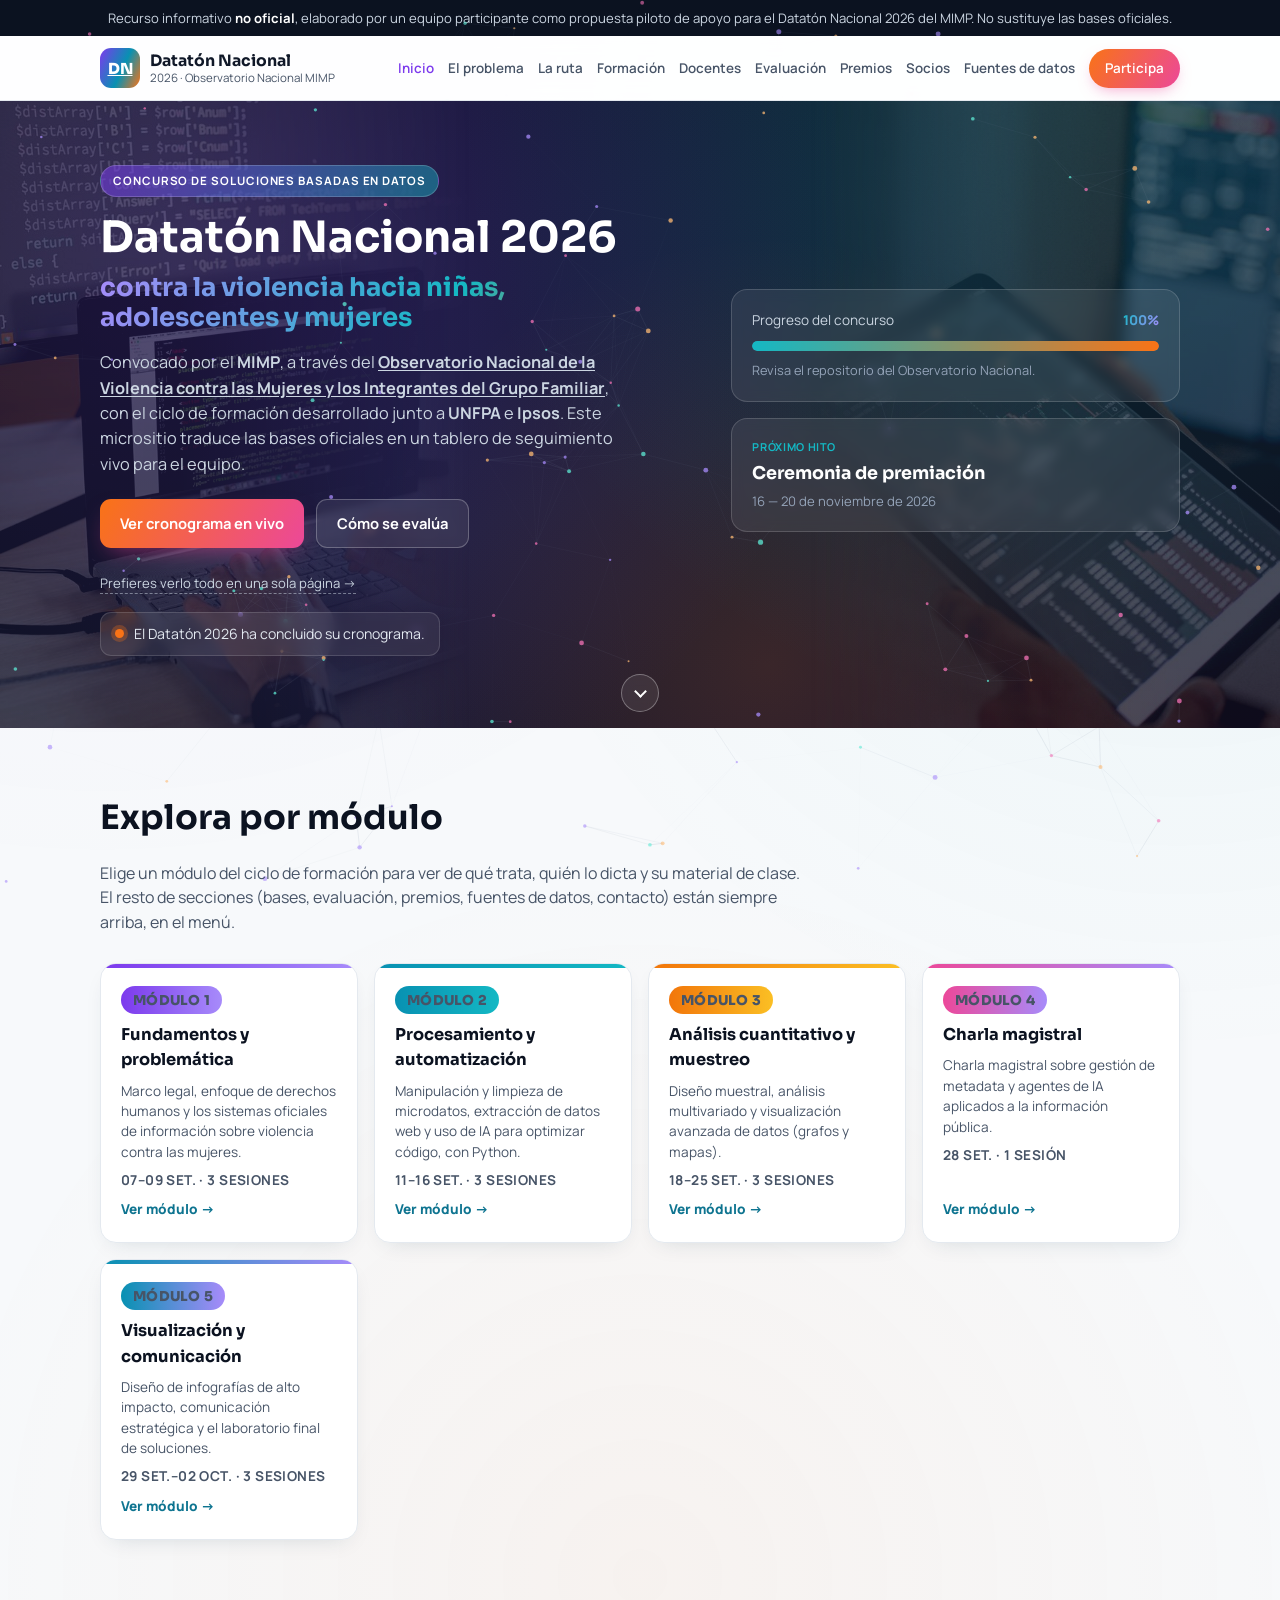
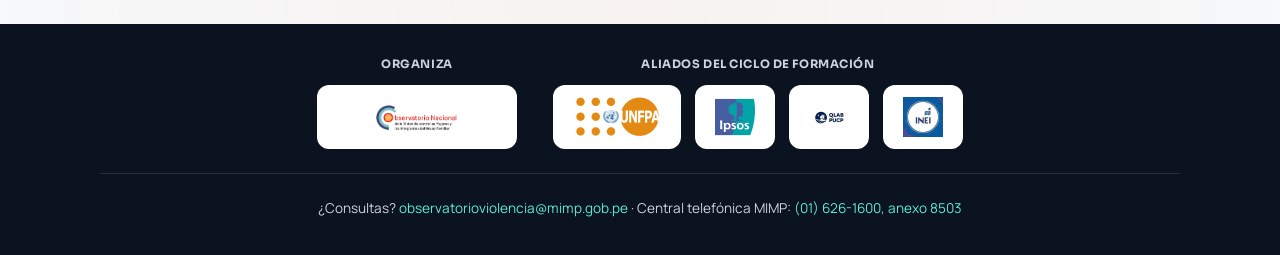
==== index.html @ f642f19f "Subir sitio completo del Datatón y guía paso a paso" ====
<!DOCTYPE html>
<html lang="es">
<head>
<meta charset="UTF-8">
<meta name="viewport" content="width=device-width, initial-scale=1.0">
<title>Datatón Nacional 2026 · Inicio</title>
<meta name="description" content="Página informativa y dinámica sobre el Datatón Nacional 2026 del MIMP: cronograma en vivo, ciclo de formación, rúbricas de evaluación, premios y fuentes de datos.">
<link rel="preconnect" href="https://fonts.googleapis.com">
<link rel="preconnect" href="https://fonts.gstatic.com" crossorigin>
<link href="https://fonts.googleapis.com/css2?family=Manrope:wght@400;500;600;700;800&family=Sora:wght@600;700;800&display=swap" rel="stylesheet">
<link rel="icon" href="data:image/svg+xml,%3Csvg xmlns='http://www.w3.org/2000/svg' viewBox='0 0 64 64'%3E%3Crect width='64' height='64' rx='16' fill='%230e7490'/%3E%3Ctext x='32' y='42' font-family='sans-serif' font-size='26' font-weight='800' fill='%23fff' text-anchor='middle'%3EDN%3C/text%3E%3C/svg%3E">
<link rel="stylesheet" href="styles.css">
</head>
<body>

<canvas id="bgCanvas" aria-hidden="true"></canvas>

<div class="skip-note" role="note">
  Recurso informativo <strong>no oficial</strong>, elaborado por un equipo participante como propuesta piloto de apoyo para el Datatón Nacional 2026 del MIMP. No sustituye las bases oficiales.
</div>
<header class="site-header" id="top">
  <div class="wrap header-inner">
    <div class="brand">
      <a class="brand-mark" href="index.html" aria-label="Inicio del Datatón Nacional">DN</a>
      <span class="brand-text">
        <a class="brand-home" href="index.html">Datatón Nacional</a>
        <a class="brand-observatorio" href="https://www.gob.pe/institucion/mimp/tema/observatorio-nacional-de-la-violencia-contra-las-mujeres-y-los-integrantes-del-grupo-familiar" target="_blank" rel="noopener">2026 · Observatorio Nacional MIMP</a>
      </span>
    </div>
    <button class="nav-toggle" id="navToggle" aria-label="Abrir menú" aria-expanded="false">
      <span></span><span></span><span></span>
    </button>
    <nav class="site-nav" id="siteNav">
      <a href="index.html" class="is-current">Inicio</a>
      <a href="problema.html">El problema</a>
      <a href="ruta.html">La ruta</a>
      <a href="formacion.html">Formación</a>
      <a href="docentes.html">Docentes</a>
      <a href="evaluacion.html">Evaluación</a>
      <a href="premios.html">Premios</a>
      <a href="socios.html">Socios</a>
      <a href="datos.html">Fuentes de datos</a>
      <a href="participa.html" class="nav-cta">Participa</a>
    </nav>
  </div>
</header>

<main>

  <section class="hero" id="heroSection">
    <div class="hero-photos" aria-hidden="true">
      <img class="hero-photo hero-photo--left" src="images/hero-programando.jpg" alt="" loading="eager">
      <img class="hero-photo hero-photo--right" src="images/hero-analisis.jpg" alt="" loading="eager">
    </div>
    <canvas id="heroCanvas" aria-hidden="true"></canvas>
    <div class="wrap hero-grid">
      <div class="hero-copy">
        <span class="eyebrow">Concurso de soluciones basadas en datos</span>
        <h1>Datatón Nacional 2026 <span>contra la violencia hacia niñas, adolescentes y mujeres</span></h1>
        <p class="lede">
          Convocado por el <strong>MIMP</strong>, a través del <a class="hero-observatorio" href="https://www.gob.pe/institucion/mimp/tema/observatorio-nacional-de-la-violencia-contra-las-mujeres-y-los-integrantes-del-grupo-familiar" target="_blank" rel="noopener">Observatorio Nacional de la Violencia contra las Mujeres y los Integrantes del Grupo Familiar</a>, con el ciclo de formación desarrollado junto a <strong>UNFPA</strong> e <strong>Ipsos</strong>. Este micrositio traduce las bases oficiales en un tablero de seguimiento vivo para el equipo.
        </p>
        <div class="hero-actions">
          <a href="ruta.html" class="btn btn-primary">Ver cronograma en vivo</a>
          <a href="evaluacion.html" class="btn btn-ghost">Cómo se evalúa</a>
        </div>
        <a href="todo-en-uno.html" class="hero-alt-link">Prefieres verlo todo en una sola página →</a>
        <div class="hero-status" id="heroStatus" aria-live="polite">
          <span class="dot"></span> <span id="heroStatusText">Calculando fase actual…</span>
        </div>
      </div>
      <div class="hero-panel" aria-hidden="true">
        <div class="panel-card">
          <div class="panel-row">
            <span>Progreso del concurso</span>
            <span id="progressPct">0%</span>
          </div>
          <div class="progress-track"><div class="progress-fill" id="progressFill"></div></div>
          <div class="panel-mini" id="panelMini">—</div>
        </div>
        <div class="panel-card panel-card--stat">
          <span class="mini-label">Próximo hito</span>
          <strong id="nextMilestone">—</strong>
          <span class="mini-sub" id="nextMilestoneDate">—</span>
        </div>
      </div>
    </div>
    <button class="scroll-cue" id="scrollCue" aria-label="Bajar a la siguiente sección" type="button">
      <span></span>
    </button>
  </section>

  <section class="section" id="hub">
    <div class="wrap">
      <h2>Explora por módulo</h2>
      <p class="section-lede">Elige un módulo del ciclo de formación para ver de qué trata, quién lo dicta y su material de clase. El resto de secciones (bases, evaluación, premios, fuentes de datos, contacto) están siempre arriba, en el menú.</p>
      <div class="hub-grid">
        <a class="hub-card module-card" href="modulo.html?mod=M1">
          <span class="module-badge">Módulo 1</span>
          <strong>Fundamentos y problemática</strong>
          <span class="module-desc">Marco legal, enfoque de derechos humanos y los sistemas oficiales de información sobre violencia contra las mujeres.</span>
          <span class="module-meta">07–09 set. · 3 sesiones</span>
          <span class="hub-arrow">Ver módulo →</span>
        </a>
        <a class="hub-card module-card" href="modulo.html?mod=M2">
          <span class="module-badge">Módulo 2</span>
          <strong>Procesamiento y automatización</strong>
          <span class="module-desc">Manipulación y limpieza de microdatos, extracción de datos web y uso de IA para optimizar código, con Python.</span>
          <span class="module-meta">11–16 set. · 3 sesiones</span>
          <span class="hub-arrow">Ver módulo →</span>
        </a>
        <a class="hub-card module-card" href="modulo.html?mod=M3">
          <span class="module-badge">Módulo 3</span>
          <strong>Análisis cuantitativo y muestreo</strong>
          <span class="module-desc">Diseño muestral, análisis multivariado y visualización avanzada de datos (grafos y mapas).</span>
          <span class="module-meta">18–25 set. · 3 sesiones</span>
          <span class="hub-arrow">Ver módulo →</span>
        </a>
        <a class="hub-card module-card" href="modulo.html?mod=M4">
          <span class="module-badge">Módulo 4</span>
          <strong>Charla magistral</strong>
          <span class="module-desc">Charla magistral sobre gestión de metadata y agentes de IA aplicados a la información pública.</span>
          <span class="module-meta">28 set. · 1 sesión</span>
          <span class="hub-arrow">Ver módulo →</span>
        </a>
        <a class="hub-card module-card" href="modulo.html?mod=M5">
          <span class="module-badge">Módulo 5</span>
          <strong>Visualización y comunicación</strong>
          <span class="module-desc">Diseño de infografías de alto impacto, comunicación estratégica y el laboratorio final de soluciones.</span>
          <span class="module-meta">29 set.–02 oct. · 3 sesiones</span>
          <span class="hub-arrow">Ver módulo →</span>
        </a>
      </div>
    </div>
  </section>

</main>

<footer class="site-footer">
  <div class="wrap footer-inner">
    <div class="footer-partners">
      <div class="footer-partner-group">
        <span class="footer-partner-label">Organiza</span>
        <div class="footer-logos">
          <a class="footer-logo-chip" href="https://www.gob.pe/institucion/mimp/tema/observatorio-nacional-de-la-violencia-contra-las-mujeres-y-los-integrantes-del-grupo-familiar" target="_blank" rel="noopener"><img src="images/partners/observatorio.png" alt="Observatorio Nacional de la Violencia contra las Mujeres y los Integrantes del Grupo Familiar, MIMP" loading="lazy"></a>
        </div>
      </div>
      <div class="footer-partner-group">
        <span class="footer-partner-label">Aliados del ciclo de formación</span>
        <div class="footer-logos">
          <a class="footer-logo-chip" href="https://peru.unfpa.org/es" target="_blank" rel="noopener"><img src="images/partners/unfpa.png" alt="UNFPA" loading="lazy"></a>
          <a class="footer-logo-chip" href="https://www.ipsos.com/es-pe" target="_blank" rel="noopener"><img src="images/partners/ipsos.png" alt="Ipsos" loading="lazy"></a>
          <a class="footer-logo-chip" href="https://qlab.pucp.edu.pe/" target="_blank" rel="noopener"><img src="images/partners/qlab.png" alt="Q-LAB PUCP" loading="lazy"></a>
          <a class="footer-logo-chip" href="https://www.gob.pe/88809-laboratorio-estadistico-labstat" target="_blank" rel="noopener"><img src="images/partners/inei.png" alt="INEI · LabStat" loading="lazy"></a>
        </div>
      </div>
    </div>

    <div class="footer-contact">
      <span>¿Consultas? <a href="mailto:observatorioviolencia@mimp.gob.pe">observatorioviolencia@mimp.gob.pe</a> · Central telefónica MIMP: <a href="tel:+51016261600">(01) 626-1600, anexo 8503</a></span>
    </div>
  </div>
</footer>

<script src="map-data.js"></script>
<script src="script.js"></script>
</body>
</html>
---- styles.css ----
:root{
  --teal-900:#083344;
  --teal-700:#0e7490;
  --teal-600:#0891b2;
  --teal-500:#14b8c4;
  --teal-100:#e0f7fa;
  --violet-700:#6d28d9;
  --violet-600:#7c3aed;
  --violet-500:#a78bfa;
  --violet-100:#f1e9fe;
  --pink-500:#ec4899;
  --orange-600:#f2760a;
  --orange-500:#f97316;
  --orange-100:#fff1e6;
  --amber-400:#fbbf24;
  --amber-600:#d97706;
  --navy-900:#0b1220;
  --navy-800:#131c30;
  --ink:#101828;
  --ink-soft:#475467;
  --line:#e4e9ef;
  --bg:#f7f9fb;
  --card:#ffffff;
  --ok:#16a34a;
  --warn:#f2760a;
  --pending:#94a3b8;
  --radius:16px;
  --shadow:0 8px 24px -12px rgba(8,51,68,.18);
  --grad-brand:linear-gradient(115deg,var(--violet-600),var(--teal-600) 55%,var(--orange-500));
  font-size:16px;
}

*{box-sizing:border-box}
html{scroll-behavior:smooth; background:var(--bg)}
body{
  margin:0;
  background:
    radial-gradient(circle at 8% 0%, rgba(124,58,237,.06), transparent 40%),
    radial-gradient(circle at 92% 18%, rgba(20,184,196,.06), transparent 38%),
    radial-gradient(circle at 50% 85%, rgba(249,115,22,.05), transparent 42%),
    var(--bg);
  color:var(--ink);
  font-family:'Manrope',system-ui,-apple-system,Segoe UI,Roboto,sans-serif;
  line-height:1.55;
  position:relative;
}
/* fondo interactivo de fondo, fijo detrás de TODA la página (no solo el
   hero): así el sitio no se siente "vacío"/blanco entre secciones, pero muy
   tenue para que nunca compita con las tarjetas/texto, que van encima con
   fondo sólido (--card). Se desactiva con prefers-reduced-motion en JS. */
#bgCanvas{
  position:fixed; inset:0; width:100vw; height:100vh; z-index:0;
  pointer-events:none;
}
/* el resto del contenido va SIEMPRE encima del fondo interactivo */
.site-header, .hero, main, .site-footer{position:relative; z-index:1}
h1,h2,h3{font-family:'Sora',system-ui,sans-serif; color:var(--navy-900); margin:0 0 .5em}
h2{font-size:clamp(1.5rem,3vw,2.1rem)}
h3{font-size:1.15rem}
p{margin:0 0 1em}
a{color:var(--teal-700)}
img{max-width:100%}
.wrap{max-width:1120px; margin:0 auto; padding-inline:20px}

/* animación de aparición al hacer scroll — script.js le agrega .reveal-init
   a tarjetas/bloques comunes al cargar, y .reveal-in cuando entran en
   pantalla (IntersectionObserver). Sin JS o con "reduce motion" el elemento
   simplemente se ve normal (no lleva .reveal-init), nunca queda oculto. */
.reveal-init{opacity:0; transform:translateY(18px); transition:opacity .6s cubic-bezier(.2,.7,.3,1), transform .6s cubic-bezier(.2,.7,.3,1)}
.reveal-in{opacity:1; transform:translateY(0)}

/* disclaimer */
.skip-note{
  background:var(--navy-900);
  color:#cbd5e1;
  font-size:.82rem;
  text-align:center;
  padding:8px 16px;
}
.skip-note strong{color:#fff}

/* header */
.site-header{
  position:sticky; top:0; z-index:50;
  background:rgba(255,255,255,.92);
  backdrop-filter:blur(8px);
  border-bottom:1px solid var(--line);
}
.header-inner{display:flex; align-items:center; justify-content:space-between; padding-block:12px; gap:16px}
.brand{display:flex; align-items:center; gap:10px; text-decoration:none; color:var(--ink)}
.brand-mark{
  width:40px;height:40px;border-radius:11px;
  background:var(--grad-brand);
  color:#fff; display:flex; align-items:center; justify-content:center;
  font-family:'Sora',sans-serif; font-weight:800; font-size:.95rem;
  flex:none;
}
.brand-text{display:flex; flex-direction:column; line-height:1.2}
.brand-home{font-family:'Sora',sans-serif; font-size:.98rem; font-weight:700; color:var(--ink); text-decoration:none}
.brand-observatorio{color:var(--ink-soft); font-size:.72rem; text-decoration:none}
.brand-observatorio:hover,.brand-home:hover{text-decoration:underline}
.hero-observatorio{color:inherit; font-weight:700; text-decoration:underline; text-underline-offset:2px}

.site-nav{display:flex; align-items:center; gap:14px; flex-wrap:nowrap}
.site-nav a{
  color:var(--ink-soft); text-decoration:none; font-weight:600; font-size:.84rem; white-space:nowrap;
}
.site-nav a:hover{color:var(--violet-600)}
.nav-cta{
  background:linear-gradient(120deg,var(--orange-500),var(--pink-500)); color:#fff !important; padding:9px 16px; border-radius:999px;
  box-shadow:0 6px 16px -6px rgba(236,72,153,.55);
}
.nav-toggle{
  display:none; flex-direction:column; justify-content:center; gap:5px;
  width:38px;height:38px; background:none; border:1px solid var(--line); border-radius:9px; cursor:pointer;
}
.nav-toggle span{display:block; height:2px; background:var(--ink); border-radius:2px}

/* hero */
.hero{
  position:relative;
  overflow:hidden;
  background:
    radial-gradient(circle at 15% 20%, rgba(124,58,237,.30), transparent 55%),
    radial-gradient(circle at 85% 0%, rgba(20,184,196,.24), transparent 50%),
    radial-gradient(circle at 60% 90%, rgba(249,115,22,.16), transparent 45%),
    linear-gradient(160deg, var(--navy-900) 0%, var(--navy-800) 55%, #17122b 100%);
  color:#fff;
  padding:64px 0 72px;
}
#heroCanvas{
  position:absolute; inset:0; width:100%; height:100%; z-index:0; opacity:.75;
}
/* Fotos reales (stock, con licencia libre) de gente pensando/programando con
   datos — se funden con el degradado del hero vía mix-blend-mode:luminosity,
   así el color violeta/teal del fondo "tiñe" la foto en vez de verse como una
   foto suelta pegada encima. Solo en el hero grande de inicio. */
.hero-photos{position:absolute; inset:0; z-index:-1; display:flex; justify-content:space-between; pointer-events:none}
.hero-photo{
  height:100%; width:40%; object-fit:cover; opacity:.4;
  filter:grayscale(.3) brightness(.6) contrast(1.15) saturate(1.4);
  mix-blend-mode:luminosity;
}
.hero-photo--left{
  mask-image:linear-gradient(to right, rgba(0,0,0,.9) 35%, transparent 92%);
  -webkit-mask-image:linear-gradient(to right, rgba(0,0,0,.9) 35%, transparent 92%);
}
.hero-photo--right{
  margin-left:auto;
  mask-image:linear-gradient(to left, rgba(0,0,0,.9) 35%, transparent 92%);
  -webkit-mask-image:linear-gradient(to left, rgba(0,0,0,.9) 35%, transparent 92%);
}
.hero-grid{position:relative; z-index:1; display:grid; grid-template-columns:1.3fr 1fr; gap:48px; align-items:center; pointer-events:none}
.hero-grid a, .hero-grid button{pointer-events:auto}
.eyebrow{
  display:inline-block; text-transform:uppercase; letter-spacing:.08em; font-size:.72rem;
  font-weight:700; color:#fff; background:linear-gradient(120deg,rgba(124,58,237,.55),rgba(20,184,196,.45));
  padding:6px 12px; border-radius:999px; margin-bottom:16px; border:1px solid rgba(255,255,255,.18);
}
.hero h1{color:#fff; font-size:clamp(1.9rem,4vw,2.7rem); line-height:1.15; margin-bottom:18px}
.hero h1 span{
  display:block; font-size:.6em; font-weight:700; margin-top:10px;
  background:linear-gradient(120deg,var(--violet-500),var(--teal-500) 60%,var(--orange-500));
  -webkit-background-clip:text; background-clip:text; color:transparent;
}
.lede{color:#cbd5e1; font-size:1.02rem; max-width:52ch}
.hero-actions{display:flex; gap:12px; flex-wrap:wrap; margin:22px 0}
.btn{
  display:inline-flex; align-items:center; gap:8px; padding:12px 20px; border-radius:11px;
  text-decoration:none; font-weight:700; font-size:.92rem; transition:transform .15s ease, box-shadow .15s ease;
}
.btn:hover{transform:translateY(-2px)}
.btn-primary{
  background:linear-gradient(120deg,var(--orange-500),var(--pink-500));
  color:#fff; box-shadow:0 10px 24px -10px rgba(236,72,153,.6);
}
.btn-primary:hover{box-shadow:0 14px 28px -10px rgba(236,72,153,.75)}
.btn-ghost{background:rgba(255,255,255,.08); color:#fff; border:1px solid rgba(255,255,255,.25); backdrop-filter:blur(4px)}
.hero-alt-link{
  display:inline-block; margin:0 0 18px; font-size:.82rem; color:#cbd5e1; text-decoration:none;
  border-bottom:1px dashed rgba(203,213,225,.5);
}
.hero-alt-link:hover{color:#fff; border-color:#fff}
.hero-status{
  display:flex; align-items:center; gap:10px; font-size:.88rem; color:#e2e8f0;
  background:rgba(255,255,255,.07); border:1px solid rgba(255,255,255,.14);
  padding:10px 14px; border-radius:11px; width:fit-content; backdrop-filter:blur(6px);
}
.dot{width:9px;height:9px;border-radius:50%; background:var(--orange-500); box-shadow:0 0 0 4px rgba(249,115,22,.28); animation:pulseDot 2.2s ease-in-out infinite}
@keyframes pulseDot{0%,100%{box-shadow:0 0 0 4px rgba(249,115,22,.28)}50%{box-shadow:0 0 0 7px rgba(249,115,22,.12)}}

/* botón "bajar" al pie del hero, con rebote suave — invita a seguir el scroll */
.scroll-cue{
  position:absolute; left:50%; bottom:16px; transform:translateX(-50%);
  z-index:2; width:38px; height:38px; border-radius:50%; padding:0;
  border:1px solid rgba(255,255,255,.32); background:rgba(255,255,255,.08);
  backdrop-filter:blur(6px); cursor:pointer; display:flex; align-items:center; justify-content:center;
  transition:opacity .35s ease, background .2s ease; animation:scrollCueBounce 1.8s ease-in-out infinite;
}
.scroll-cue span{
  width:9px; height:9px; margin-top:-3px;
  border-right:2px solid #fff; border-bottom:2px solid #fff; transform:rotate(45deg);
}
.scroll-cue:hover{background:rgba(255,255,255,.2)}
.scroll-cue.is-hidden{opacity:0; pointer-events:none}
.scroll-cue--compact{width:32px; height:32px; bottom:10px}
.scroll-cue--compact span{width:7px; height:7px}
@keyframes scrollCueBounce{0%,100%{bottom:16px}50%{bottom:9px}}
.scroll-cue--compact{animation-name:scrollCueBounceCompact}
@keyframes scrollCueBounceCompact{0%,100%{bottom:10px}50%{bottom:5px}}
@media (prefers-reduced-motion:reduce){
  .scroll-cue{animation:none}
}

.hero-panel{display:flex; flex-direction:column; gap:16px}
.panel-card{
  background:rgba(255,255,255,.07); border:1px solid rgba(255,255,255,.16);
  border-radius:var(--radius); padding:20px; backdrop-filter:blur(6px);
}
.panel-row{display:flex; justify-content:space-between; font-size:.85rem; color:#cbd5e1; margin-bottom:10px}
.panel-row span:last-child{
  background:linear-gradient(120deg,var(--teal-500),var(--violet-500)); -webkit-background-clip:text;
  background-clip:text; color:transparent; font-weight:800;
}
.progress-track{height:10px; background:rgba(255,255,255,.12); border-radius:999px; overflow:hidden}
.progress-fill{height:100%; width:0%; background:linear-gradient(90deg,var(--teal-500),var(--orange-500)); border-radius:999px; transition:width 1.2s ease}
.panel-mini{margin-top:10px; font-size:.8rem; color:#94a3b8}
.panel-card--stat{display:flex; flex-direction:column; gap:4px}
.mini-label{text-transform:uppercase; font-size:.68rem; letter-spacing:.06em; color:var(--teal-500); font-weight:700}
.panel-card--stat strong{font-family:'Sora',sans-serif; font-size:1.1rem; color:#fff}
.mini-sub{color:#94a3b8; font-size:.82rem}

/* sections */
.section{padding:64px 0}
.section-alt{background:#eef4f7}
.section-lede{color:var(--ink-soft); max-width:70ch; font-size:1rem}

/* versión "todo en una página": cada sección lleva su propio encabezado
   ligero (eyebrow + h2 + lede) en vez del hero de página completa, y
   necesita scroll-margin-top para no quedar tapada por el header sticky
   al saltar por ancla desde el menú. Fondos alternados para separar
   visualmente los bloques en un scroll continuo largo. */
.onepage-section{scroll-margin-top:88px; border-top:1px solid var(--line)}
.onepage-section:nth-of-type(odd){background:#eef4f7}
.onepage-section .eyebrow{display:inline-block; margin-bottom:10px}
.onepage-section h2{font-size:1.7rem; margin:0 0 8px}
.onepage-section .section-lede{margin-bottom:8px}

/* stats */
.stat-grid{display:grid; grid-template-columns:repeat(4,1fr); gap:16px; margin:28px 0 44px}
.stat-card{
  position:relative; overflow:hidden;
  background:var(--card); border:1px solid var(--line); border-radius:var(--radius);
  padding:24px 18px 22px; box-shadow:var(--shadow);
}
.stat-card::before{
  content:''; position:absolute; top:0; left:0; right:0; height:4px;
  background:var(--accent, var(--teal-600));
}
.stat-card:nth-child(1){--accent:linear-gradient(90deg,var(--violet-600),var(--violet-500))}
.stat-card:nth-child(2){--accent:linear-gradient(90deg,var(--teal-600),var(--teal-500))}
.stat-card:nth-child(3){--accent:linear-gradient(90deg,var(--orange-600),var(--amber-400))}
.stat-card:nth-child(4){--accent:linear-gradient(90deg,var(--pink-500),var(--violet-500))}
.stat-number{
  display:block; font-family:'Sora',sans-serif; font-size:2.1rem; font-weight:800;
  color:var(--teal-700); margin-bottom:8px;
}
.stat-card:nth-child(1) .stat-number{color:var(--violet-700)}
.stat-card:nth-child(3) .stat-number{color:var(--amber-600)}
.stat-card:nth-child(4) .stat-number{color:var(--pink-500)}
.stat-desc{display:block; color:var(--ink-soft); font-size:.88rem}
.stat-source{display:block; margin-top:10px; color:var(--ink-soft); opacity:.75; font-size:.72rem}

/* "por qué un datatón": explica el vínculo entre las cifras y la razón del
   concurso — se distingue de las stat-cards con un fondo propio. */
.why-card{
  background:linear-gradient(135deg,var(--violet-50,#f5f3ff),var(--teal-50,#ecfeff));
  border:1px solid var(--line); border-radius:var(--radius); padding:26px 28px;
  margin:0 0 40px;
}
.why-card h3{margin:0 0 10px; font-family:'Sora',sans-serif}
.why-card p{margin:0; color:var(--ink); line-height:1.6}
.why-source{margin-top:10px !important; font-size:.78rem; color:var(--ink-soft) !important}

/* mapa por departamento (ENDES / ENARES): choropleth SVG generado en JS a
   partir de map-data.js (geometría + cifras), con selector de indicador,
   tooltip accesible y leyenda con degradado. */
.map-card{
  background:var(--card); border:1px solid var(--line); border-radius:var(--radius);
  padding:26px 28px; margin:0 0 40px; box-shadow:var(--shadow);
}
.map-card h3{margin:0 0 6px; font-family:'Sora',sans-serif}
.map-card > p{margin:0 0 18px; color:var(--ink-soft); font-size:.92rem}
.map-toggle{display:flex; flex-wrap:wrap; gap:10px; margin-bottom:20px}
.map-toggle-btn{
  flex:1 1 200px; cursor:pointer; border:1px solid var(--line); background:var(--bg);
  border-radius:12px; padding:10px 14px; font-family:'Sora',sans-serif; font-weight:600;
  font-size:.86rem; color:var(--ink-soft); text-align:center; line-height:1.5; transition:all .18s ease;
}
.map-toggle-btn small{font-weight:500; font-size:.78rem; opacity:.8}
.map-toggle-btn:hover{border-color:var(--teal-500); color:var(--ink)}
.map-toggle-btn.is-active{background:var(--grad-brand); border-color:transparent; color:#fff}
.map-layout{display:flex; gap:28px; align-items:flex-start; flex-wrap:wrap}
.map-svg-wrap{flex:1 1 340px; min-width:260px; position:relative}
#peruMap{width:100%; height:auto; display:block}
#peruMap path{stroke:#fff; stroke-width:1; cursor:pointer; transition:opacity .15s ease}
#peruMap path:hover, #peruMap path:focus-visible{opacity:.75; outline:none}
.map-tooltip{
  position:absolute; pointer-events:none; z-index:5; background:var(--ink); color:#fff;
  padding:8px 12px; border-radius:10px; font-size:.82rem; line-height:1.4; max-width:220px;
  box-shadow:var(--shadow); transform:translate(-50%,-115%);
}
.map-tooltip strong{display:block; font-family:'Sora',sans-serif; margin-bottom:2px}
.map-legend{flex:1 1 220px; min-width:200px; padding-top:4px}
.map-legend-title{display:block; font-family:'Sora',sans-serif; font-weight:700; font-size:.88rem; margin-bottom:12px}
.map-legend-scale{height:14px; border-radius:999px; background:linear-gradient(90deg,#e0f7fa,#f97316 55%,#9f1239); margin-bottom:6px}
.map-legend-minmax{display:flex; justify-content:space-between; font-size:.8rem; color:var(--ink-soft); margin-bottom:16px}
.map-legend-note{margin:0; font-size:.85rem; color:var(--ink-soft); line-height:1.6}
.map-legend-note strong{color:var(--ink)}
.map-source{margin-top:18px; font-size:.78rem; color:var(--ink-soft)}
@media (max-width:640px){
  .map-card{padding:20px}
  .map-toggle{flex-direction:column}
}

/* ecology: elipses anidadas y horizontales, alineadas hacia la derecha —
   así se representa tradicionalmente el modelo ecológico (Bronfenbrenner),
   con cada nivel envolviendo al siguiente y el nombre escrito dentro de su
   propio anillo. Interactivo: cada elipse tiene su propio panel de ejemplos. */
.ecology{margin-top:20px}
.ecology-diagram{display:flex; flex-direction:column; align-items:center; gap:18px; margin:24px 0 8px}
.ecology-svg{width:100%; max-width:600px; height:auto}
.ecology-level{cursor:pointer; transition:opacity .2s ease}
.ecology-level:hover, .ecology-level:focus-visible{opacity:.82; outline:none}
.ecology-panel{
  width:100%; max-width:600px; min-height:88px; box-sizing:border-box;
  background:var(--card); border:1px solid var(--line); border-radius:var(--radius);
  padding:16px 20px; box-shadow:var(--shadow);
}
.ecology-panel strong{display:block; font-family:'Sora',sans-serif; margin-bottom:6px; color:var(--violet-700)}
.ecology-panel p{margin:0; color:var(--ink-soft); font-size:.92rem; line-height:1.55}
.ecology-source{font-size:.78rem; color:var(--ink-soft)}

/* timeline */
.timeline{list-style:none; margin:32px 0 0; padding:0; display:flex; flex-direction:column; gap:0}
.tl-item{
  position:relative; padding:0 0 28px 34px; border-left:2px solid var(--line);
}
.tl-item:last-child{border-color:transparent; padding-bottom:0}
.tl-item::before{
  content:''; position:absolute; left:-9px; top:2px; width:16px; height:16px; border-radius:50%;
  background:var(--pending); border:3px solid var(--bg);
}
.tl-item.done::before{background:var(--ok)}
.tl-item.active::before{background:var(--orange-500); box-shadow:0 0 0 5px rgba(249,115,22,.2)}
.tl-head{display:flex; align-items:center; gap:10px; flex-wrap:wrap}
.tl-head strong{font-family:'Sora',sans-serif; font-size:1.02rem}
.tl-badge{
  font-size:.68rem; font-weight:800; text-transform:uppercase; letter-spacing:.04em;
  padding:3px 9px; border-radius:999px; background:var(--line); color:var(--ink-soft);
}
.tl-item.done .tl-badge{background:#dcfce7; color:var(--ok)}
.tl-item.active .tl-badge{background:var(--orange-100); color:var(--orange-600)}
.tl-date{color:var(--ink-soft); font-size:.85rem; margin-top:2px}

/* asistente de preguntas frecuentes (ruta.html) — widget de chat simulado,
   sin backend: preguntas predefinidas como chips + respuestas ya escritas. */
.chat-widget{
  margin-top:44px; max-width:640px; background:var(--card); border:1px solid var(--line);
  border-radius:var(--radius); box-shadow:var(--shadow); overflow:hidden;
}
.chat-header{
  display:flex; align-items:center; gap:12px; padding:16px 18px;
  background:linear-gradient(120deg,var(--violet-700),var(--teal-900)); color:#fff;
}
.chat-avatar{
  display:inline-flex; align-items:center; justify-content:center; width:46px; height:46px; flex:0 0 auto;
  border-radius:50%; background:rgba(255,255,255,.18); overflow:hidden;
}
.chat-avatar svg{width:100%; height:100%; display:block}
.chat-header strong{display:block; font-family:'Sora',sans-serif; font-size:.95rem}
.chat-header span{display:block; font-size:.74rem; color:#fff; opacity:.82; margin-top:2px}
.chat-messages{
  display:flex; flex-direction:column; gap:10px; padding:18px; max-height:320px; overflow-y:auto;
}
.chat-bubble{
  max-width:82%; padding:10px 14px; border-radius:14px; font-size:.86rem; line-height:1.5;
}
.chat-bubble--bot{align-self:flex-start; background:#eef2f6; color:var(--ink); border-bottom-left-radius:4px}
.chat-bubble--user{align-self:flex-end; background:var(--violet-600); color:#fff; border-bottom-right-radius:4px}
.chat-chips{display:flex; flex-wrap:wrap; gap:8px; padding:0 18px 18px}
.chat-chip{
  border:1px solid var(--violet-200, var(--line)); background:#fff; color:var(--violet-700);
  padding:8px 13px; border-radius:999px; font-size:.8rem; font-weight:700; cursor:pointer;
  transition:background .15s ease, color .15s ease;
}
.chat-chip:hover{background:var(--violet-600); color:#fff; border-color:transparent}

/* module filter + schedule */
.module-filter{display:flex; gap:8px; flex-wrap:wrap; margin:24px 0 20px}
.module-filter button{
  border:1px solid var(--line); background:var(--card); padding:8px 14px; border-radius:999px;
  font-size:.82rem; font-weight:700; color:var(--ink-soft); cursor:pointer;
}
.module-filter button.is-active{background:linear-gradient(120deg,var(--violet-600),var(--teal-600)); color:#fff; border-color:transparent}

.schedule{display:flex; flex-direction:column; gap:10px}
.sched-row{
  display:grid; grid-template-columns:120px 1fr 160px 90px; gap:14px; align-items:center;
  background:var(--card); border:1px solid var(--line); border-radius:12px; padding:14px 16px;
}
.sched-row.is-past{opacity:.55}
.sched-date{font-family:'Sora',sans-serif; font-weight:700; color:var(--teal-700); font-size:.88rem}
.sched-topic strong{display:block; font-size:.94rem}
.sched-topic small{color:var(--ink-soft); font-size:.78rem}
.sched-inst{font-size:.8rem; color:var(--ink-soft)}
.sched-fmt{
  font-size:.7rem; font-weight:800; text-align:center; padding:5px 8px; border-radius:8px;
  background:var(--teal-100); color:var(--teal-700); justify-self:end;
}
.sched-fmt.hib{background:var(--orange-100); color:var(--orange-600)}

/* evaluation */
/* eval-flow: 30 + 70 = 100 explicado como una secuencia simple, para que se
   entienda de un vistazo cómo se arma la nota final (antes eran dos
   gráficos separados sin conexión visual clara). */
.eval-flow{display:flex; align-items:stretch; gap:14px; margin-top:28px; flex-wrap:wrap}
.eval-flow-step{
  flex:1 1 220px; background:var(--card); border:1px solid var(--line); border-radius:var(--radius);
  padding:20px 20px 18px; box-shadow:var(--shadow); display:flex; flex-direction:column; gap:6px;
}
.eval-flow-step--total{background:linear-gradient(135deg,var(--violet-700),var(--teal-900)); border-color:transparent; color:#fff}
.eval-flow-num{font-family:'Sora',sans-serif; font-weight:800; font-size:1.6rem; color:var(--teal-700)}
.eval-flow-step--total .eval-flow-num{color:#fff}
.eval-flow-step strong{font-family:'Sora',sans-serif; font-size:.95rem}
.eval-flow-step p{margin:0; font-size:.82rem; color:var(--ink-soft); line-height:1.5}
.eval-flow-step--total p{color:#fff; opacity:.92}
.eval-flow-plus{
  align-self:center; font-family:'Sora',sans-serif; font-weight:800; font-size:1.4rem; color:var(--ink-soft);
  flex:0 0 auto; padding:0 2px;
}
.eval-chart-card,.eval-donut-card{
  background:var(--card); border:1px solid var(--line); border-radius:var(--radius); padding:20px; box-shadow:var(--shadow);
}
.eval-chart-card--full{margin-top:22px}
.eval-donut-legend{display:flex; flex-direction:column; gap:8px; margin-top:14px; font-size:.82rem; color:var(--ink-soft)}
.sw{width:10px;height:10px;border-radius:3px;display:inline-block;margin-right:8px}
.sw-a{background:var(--teal-600)}
.sw-b{background:var(--violet-600)}
.chart-title{font-size:.9rem; color:var(--ink-soft); font-family:'Manrope',sans-serif; font-weight:700; margin-bottom:18px}

/* bar chart (SVG-free, pure CSS) */
.bar-row{display:grid; grid-template-columns:1fr 2fr 28px; align-items:center; gap:12px; margin-bottom:14px}
.bar-row:last-child{margin-bottom:0}
.bar-label{font-size:.8rem; color:var(--ink-soft)}
.bar-track{height:12px; background:#eef2f6; border-radius:999px; overflow:hidden}
.bar-fill{height:100%; width:0; border-radius:999px; animation:growBar 1s ease forwards; animation-delay:.15s}
.bar-value{font-family:'Sora',sans-serif; font-weight:800; font-size:.85rem; text-align:right; color:var(--navy-900)}
@keyframes growBar{to{width:var(--target)}}

/* rubric stack: una sola barra dividida en tramos (= 70 pts del proyecto
   final) — más clara que barras sueltas para mostrar cómo se reparte el
   puntaje. */
.rubric-stack-bar{
  display:flex; width:100%; height:40px; border-radius:12px; overflow:hidden;
  box-shadow:inset 0 0 0 1px var(--line);
}
.rubric-seg{
  display:flex; align-items:center; justify-content:center;
  color:#fff; font-family:'Sora',sans-serif; font-weight:800; font-size:.85rem;
  min-width:28px; box-sizing:border-box; border-right:2px solid #fff;
}
.rubric-seg:last-child{border-right:none}
.rubric-stack-caption{margin:14px 0 12px; font-size:.85rem; color:var(--ink-soft)}
.rubric-legend{list-style:none; margin:0; padding:0; display:grid; grid-template-columns:repeat(auto-fit,minmax(220px,1fr)); gap:10px 20px}
.rubric-legend li{font-size:.85rem; color:var(--ink); display:flex; align-items:center}
.rubric-legend strong{margin-left:auto; font-family:'Sora',sans-serif; color:var(--ink-soft)}
.rubric-dot{width:11px; height:11px; border-radius:3px; display:inline-block; margin-right:10px; flex:0 0 auto}

/* donut chart */
.eval-donut-card{display:flex; flex-direction:column; align-items:center; text-align:center}
.donut-svg{width:180px; height:180px}
.donut-seg{transition:stroke-dasharray 1s ease}
.donut-total{font-family:'Sora',sans-serif; font-weight:800; font-size:28px; fill:var(--navy-900)}
.donut-total-label{font-size:11px; fill:var(--ink-soft)}
.ai-note{
  margin-top:24px; background:linear-gradient(120deg,var(--violet-700),var(--teal-900)); color:#f1e9fe; padding:18px 20px; border-radius:14px; font-size:.9rem;
}
.ai-note strong{color:#fff}

/* prizes */
.prize-grid{display:grid; grid-template-columns:repeat(3,1fr); gap:18px; margin-top:28px}
.prize-card{
  border-radius:var(--radius); padding:24px 20px; color:#fff; box-shadow:var(--shadow);
  transition:transform .2s ease;
}
.prize-card:hover{transform:translateY(-4px)}
.prize-gold{background:linear-gradient(160deg,#f5c451,#b8860b 65%,#7c4a03)}
.prize-gold .prize-rank{color:#3a2400}
.prize-gold ul{color:#3a2400}
.prize-silver{background:linear-gradient(160deg,#e2e8f0,#94a3b8 65%,#475569)}
.prize-silver .prize-rank{color:#1e293b}
.prize-silver ul{color:#1e293b}
.prize-bronze{background:linear-gradient(160deg,#e08e52,#a15a2a 65%,#5c2f11)}
.prize-rank{font-family:'Sora',sans-serif; font-weight:800; font-size:1.15rem; display:block; margin-bottom:12px}
.prize-card ul{margin:0; padding-left:18px; font-size:.86rem; line-height:1.6}
.fine-print{color:var(--ink-soft); font-size:.82rem; margin-top:18px}

/* sources */
.source-grid{display:grid; grid-template-columns:repeat(5,1fr); gap:14px; margin-top:26px}
.source-card{
  background:var(--card); border:1px solid var(--line); border-radius:14px; padding:18px 16px;
  text-decoration:none; color:var(--ink); display:flex; flex-direction:column; gap:4px; transition:border-color .15s;
}
.source-card:hover{border-color:var(--teal-600)}
.source-card strong{font-family:'Sora',sans-serif; color:var(--teal-700)}
.source-card span{font-size:.78rem; color:var(--ink-soft)}
.source-card--muted{opacity:.75}

/* socios */
.socios-grid{display:grid; grid-template-columns:repeat(3,1fr); gap:18px; margin-top:26px}
.socio-card{
  position:relative; overflow:hidden;
  background:var(--card); border:1px solid var(--line); border-radius:var(--radius);
  padding:22px 20px; box-shadow:var(--shadow); display:flex; flex-direction:column; gap:10px;
}
.socio-card::before{content:''; position:absolute; top:0; left:0; right:0; height:4px}
.socio-card.accent-teal::before{background:linear-gradient(90deg,var(--teal-600),var(--teal-500))}
.socio-card.accent-violet::before{background:linear-gradient(90deg,var(--violet-600),var(--violet-500))}
.socio-card.accent-orange::before{background:linear-gradient(90deg,var(--orange-600),var(--amber-400))}
.socio-card.accent-pink::before{background:linear-gradient(90deg,var(--pink-500),var(--violet-500))}
.socio-card.accent-brand::before{background:var(--grad-brand)}
.socio-logo{
  display:inline-flex; align-items:center; height:52px; width:fit-content; max-width:100%;
  background:#fff; border-radius:10px; padding:8px 14px; box-sizing:border-box; border:1px solid var(--line);
}
.socio-logo img{height:100%; width:auto; max-width:100%; object-fit:contain; display:block}
.socio-role{font-size:.72rem; font-weight:700; text-transform:uppercase; letter-spacing:.04em; color:var(--ink-soft)}
.socio-card strong{font-family:'Sora',sans-serif; font-size:1.05rem}
.socio-card p{margin:0; font-size:.86rem; color:var(--ink-soft); line-height:1.55}

/* participa */
.participa-grid{display:grid; grid-template-columns:1.3fr 1fr; gap:32px; align-items:start}
.contact-list{list-style:none; padding:0; margin:18px 0 0; display:flex; flex-direction:column; gap:12px}
.contact-list li{display:flex; justify-content:space-between; gap:12px; border-bottom:1px dashed var(--line); padding-bottom:10px; font-size:.92rem}
.contact-list span{color:var(--ink-soft)}
.participa-card{
  background:linear-gradient(155deg,var(--navy-900),#241a3d); color:#fff; border-radius:var(--radius); padding:24px; box-shadow:var(--shadow);
  border:1px solid rgba(167,139,250,.25);
}
.participa-card strong{display:block; font-family:'Sora',sans-serif; font-size:1.2rem; margin:6px 0 10px}
#inscripcionEstado{margin:0; font-size:.85rem; color:#cbd5e1}

/* footer */
.site-footer{background:var(--navy-900); color:#94a3b8; padding:32px 0; margin-top:20px}
.footer-inner p{margin:0 0 8px; font-size:.82rem; max-width:80ch}
.footer-fine{color:#64748b; font-size:.76rem !important}

.footer-partners{display:flex; flex-wrap:wrap; justify-content:center; gap:36px; margin-bottom:24px; padding-bottom:24px; border-bottom:1px solid rgba(148,163,184,.2); text-align:center}
.footer-partner-group{display:flex; flex-direction:column; align-items:center; gap:12px}
.footer-partner-label{font-family:'Sora',sans-serif; font-size:.72rem; font-weight:700; letter-spacing:.05em; text-transform:uppercase; color:#cbd5e1}
.footer-logos{display:flex; flex-wrap:wrap; justify-content:center; gap:14px}
.footer-logo-chip{
  display:inline-flex; align-items:center; justify-content:center;
  background:#fff; border-radius:12px; padding:12px 20px; height:64px; box-sizing:border-box;
  transition:transform .15s ease, box-shadow .15s ease; box-shadow:0 0 0 0 rgba(0,0,0,0);
}
.footer-logo-chip:hover, .footer-logo-chip:focus-visible{transform:translateY(-2px); box-shadow:0 8px 18px -8px rgba(0,0,0,.45)}
.footer-logo-chip img{height:100%; width:auto; max-width:160px; object-fit:contain; display:block}
.footer-contact{margin-bottom:4px; font-size:.85rem; color:#cbd5e1; text-align:center}
.footer-contact a{color:#5eead4; text-decoration:none}
.footer-contact a:hover{text-decoration:underline}
@media (max-width:640px){
  .footer-partners{gap:24px}
  .footer-logo-chip{height:48px; padding:8px 14px}
}

/* nav: página actual */
.site-nav a.is-current{color:#fff !important; position:relative}
.site-nav a.is-current:not(.nav-cta){color:var(--violet-600) !important}

/* banner compacto de páginas internas */
.hero--page{padding:40px 0 44px}
.page-header-inner{position:relative; z-index:1; pointer-events:none}
.page-header-inner a{pointer-events:auto}
.back-link{
  display:inline-flex; align-items:center; gap:6px; color:#cbd5e1; text-decoration:none;
  font-size:.85rem; font-weight:700; margin-bottom:14px;
}
.back-link:hover{color:#fff}
.page-title{color:#fff; font-size:clamp(1.6rem,3.4vw,2.2rem); margin-bottom:10px}
.hero--page .lede{max-width:66ch}

/* hub de la home: tarjetas para elegir un módulo del ciclo de formación */
.hub-grid{display:grid; grid-template-columns:repeat(auto-fit,minmax(210px,1fr)); gap:16px; margin-top:28px}
.hub-card{
  background:var(--card); border:1px solid var(--line); border-radius:var(--radius);
  padding:22px 20px; text-decoration:none; color:var(--ink); box-shadow:var(--shadow);
  display:flex; flex-direction:column; gap:8px; transition:transform .15s ease, border-color .15s ease;
  position:relative; overflow:hidden;
}
.hub-card::before{
  content:''; position:absolute; top:0; left:0; right:0; height:4px; background:var(--accent, var(--teal-600));
}
.hub-card:nth-child(8n+1){--accent:linear-gradient(90deg,var(--violet-600),var(--violet-500))}
.hub-card:nth-child(8n+2){--accent:linear-gradient(90deg,var(--teal-600),var(--teal-500))}
.hub-card:nth-child(8n+3){--accent:linear-gradient(90deg,var(--orange-600),var(--amber-400))}
.hub-card:nth-child(8n+4){--accent:linear-gradient(90deg,var(--pink-500),var(--violet-500))}
.hub-card:nth-child(8n+5){--accent:linear-gradient(90deg,var(--teal-600),var(--violet-500))}
.hub-card:nth-child(8n+6){--accent:linear-gradient(90deg,var(--amber-400),var(--orange-600))}
.hub-card:nth-child(8n+7){--accent:linear-gradient(90deg,var(--violet-500),var(--pink-500))}
.hub-card:nth-child(8n+8){--accent:linear-gradient(90deg,var(--teal-500),var(--amber-400))}
.hub-card:hover{transform:translateY(-3px); border-color:var(--teal-500)}
.hub-card strong{font-family:'Sora',sans-serif; font-size:1.02rem; color:var(--navy-900)}
.hub-card span{color:var(--ink-soft); font-size:.85rem}
.hub-card .hub-arrow{margin-top:auto; color:var(--teal-700); font-weight:800; font-size:.85rem}
.module-badge{
  display:inline-flex; align-items:center; justify-content:center; width:fit-content; height:28px; padding:0 12px; border-radius:999px;
  background:var(--accent, var(--teal-600)); color:#fff; font-family:'Sora',sans-serif; font-weight:800; font-size:.78rem;
  text-transform:uppercase; letter-spacing:.02em;
}
.module-desc{color:var(--ink-soft); font-size:.85rem; line-height:1.5}
.module-meta{color:var(--ink-soft); font-size:.74rem; font-weight:700; text-transform:uppercase; letter-spacing:.03em}

/* materiales de sesión (chips bajo cada fila del cronograma de formación),
   agrupados en PPTs / Insumos / Grabación */
.sched-item{display:flex; flex-direction:column; gap:8px}
.sched-materials{display:flex; flex-direction:column; gap:8px; padding-left:4px}
.sched-mat-group{display:flex; flex-wrap:wrap; align-items:center; gap:8px}
.sched-mat-label{font-size:.68rem; font-weight:800; text-transform:uppercase; letter-spacing:.05em; color:var(--ink-soft); margin-right:2px}
.sched-materials a{
  font-size:.76rem; font-weight:700; color:var(--teal-700); text-decoration:none;
  background:var(--teal-100); padding:5px 10px; border-radius:999px; white-space:nowrap;
}
.sched-materials a:hover{background:var(--violet-100); color:var(--violet-700)}

/* docentes */
.teacher-stats{display:flex; gap:14px; flex-wrap:wrap; margin-top:26px}
.teacher-stats .t-stat{
  background:var(--card); border:1px solid var(--line); border-radius:12px; padding:12px 20px;
  display:flex; flex-direction:column; gap:2px; min-width:110px;
}
.teacher-stats .t-stat b{font-family:'Sora',sans-serif; font-size:1.35rem; color:var(--violet-700)}
.teacher-stats .t-stat span{font-size:.76rem; color:var(--ink-soft); text-transform:uppercase; letter-spacing:.03em; font-weight:700}

.teacher-grid{display:grid; grid-template-columns:repeat(3,1fr); gap:16px; margin-top:6px}
.teacher-grid--grouped{display:block}
.teacher-card{
  background:var(--card); border:1px solid var(--line); border-radius:var(--radius);
  padding:18px; display:flex; gap:14px; align-items:flex-start; box-shadow:var(--shadow);
  position:relative; overflow:hidden; cursor:pointer;
  transition:transform .15s ease, box-shadow .15s ease;
}
.teacher-card::before{content:''; position:absolute; top:0; left:0; right:0; height:4px}
.teacher-card.accent-teal::before{background:linear-gradient(90deg,var(--teal-600),var(--teal-500))}
.teacher-card.accent-violet::before{background:linear-gradient(90deg,var(--violet-600),var(--violet-500))}
.teacher-card.accent-orange::before{background:linear-gradient(90deg,var(--orange-600),var(--amber-400))}
.teacher-card.accent-pink::before{background:linear-gradient(90deg,var(--pink-500),var(--violet-500))}
.teacher-card.accent-brand::before{background:var(--grad-brand)}
.teacher-card:hover{transform:translateY(-3px); box-shadow:0 14px 30px -18px rgba(15,23,42,.4)}
.teacher-card:focus-visible{outline:2px solid var(--violet-500); outline-offset:2px}
.teacher-card--full{grid-column:1 / -1; align-items:flex-start}
.teacher-avatar{
  flex:none; width:52px; height:52px; border-radius:50%; display:flex; align-items:center; justify-content:center;
  background:var(--grad-brand); color:#fff; font-family:'Sora',sans-serif; font-weight:800; font-size:1rem;
  overflow:hidden;
}
.teacher-avatar img{width:100%; height:100%; object-fit:cover; display:block}
.teacher-card.accent-teal .teacher-avatar{background:linear-gradient(135deg,var(--teal-600),var(--teal-900))}
.teacher-card.accent-violet .teacher-avatar{background:linear-gradient(135deg,var(--violet-600),var(--violet-700))}
.teacher-card.accent-orange .teacher-avatar{background:linear-gradient(135deg,var(--orange-600),var(--amber-400))}
.teacher-card.accent-pink .teacher-avatar{background:linear-gradient(135deg,var(--pink-500),var(--violet-500))}
.teacher-avatar--sm{width:52px; height:52px; font-size:1rem}
@media (min-width:640px){
  .teacher-avatar--sm{width:58px; height:58px; font-size:1.05rem}
}

/* secciones de docentes agrupadas por entidad */
.teacher-org-section{margin-bottom:32px}
.teacher-org-section:last-child{margin-bottom:0}
.teacher-org-title{
  font-family:'Sora',sans-serif; font-size:1rem; font-weight:800; color:var(--ink);
  margin:0 0 14px; padding-bottom:8px; border-bottom:2px solid var(--line);
}
.teacher-org-grid{display:grid; grid-template-columns:repeat(3,1fr); gap:16px}
@media (max-width:900px){.teacher-org-grid{grid-template-columns:repeat(2,1fr)}}
@media (max-width:640px){.teacher-org-grid{grid-template-columns:1fr}}
.teacher-body{flex:1; min-width:0}
.teacher-head{display:flex; align-items:flex-start; justify-content:space-between; gap:10px}
.teacher-card strong{display:block; font-family:'Sora',sans-serif; font-size:.98rem; margin-bottom:2px}
.teacher-org{display:block; font-size:.76rem; color:var(--ink-soft); font-weight:700; text-transform:uppercase; letter-spacing:.03em}
.teacher-card--full p{margin-top:10px; font-size:.9rem; color:var(--ink-soft)}
.teacher-toggle{flex:none; color:var(--ink-soft); font-size:.85rem; margin-top:2px; transition:transform .2s ease}
.teacher-card.is-open .teacher-toggle{transform:rotate(180deg)}
.teacher-sessions{margin-top:12px; padding-top:12px; border-top:1px dashed var(--line); display:none; flex-direction:column; gap:8px}
.teacher-card.is-open .teacher-sessions{display:flex}
.teacher-session-row{display:flex; flex-direction:column; gap:2px; font-size:.82rem}
.teacher-session-row span:first-child{color:var(--ink); font-weight:600}
.teacher-session-row span:last-child{color:var(--violet-700); font-weight:700; font-size:.78rem}
.teacher-card--full .teacher-session-row{flex-direction:row; justify-content:space-between; align-items:baseline; gap:14px}
.teacher-card--full .teacher-session-row span:last-child{white-space:nowrap}

/* tarjetas simples: se voltean con el cursor para revelar su sesión */
.teacher-card--flip{
  background:transparent; border:none; box-shadow:none; padding:0; overflow:visible;
  height:230px; perspective:1200px;
}
@media (min-width:641px){
  .teacher-card--flip{height:250px}
}
@media (max-width:640px){
  .teacher-card--flip{height:280px}
}
.teacher-card--flip::before{display:none}
.teacher-card--flip:hover{transform:none; box-shadow:none}
.teacher-card-inner{
  position:relative; width:100%; height:100%; transform-style:preserve-3d;
  transition:transform .6s cubic-bezier(.4,.2,.2,1);
}
.teacher-card--flip.is-open .teacher-card-inner{transform:rotateY(180deg)}
@media (hover:hover){
  .teacher-card--flip:hover .teacher-card-inner{transform:rotateY(180deg)}
}
.teacher-face{
  position:absolute; inset:0; backface-visibility:hidden; -webkit-backface-visibility:hidden;
  border-radius:var(--radius); background:var(--card); border:1px solid var(--line); box-shadow:var(--shadow);
  padding:18px; display:flex; gap:12px; align-items:flex-start; overflow:hidden;
}
.teacher-face::before{content:''; position:absolute; top:0; left:0; right:0; height:4px; border-radius:var(--radius) var(--radius) 0 0}
.teacher-card--flip.accent-teal .teacher-face::before{background:linear-gradient(90deg,var(--teal-600),var(--teal-500))}
.teacher-card--flip.accent-violet .teacher-face::before{background:linear-gradient(90deg,var(--violet-600),var(--violet-500))}
.teacher-card--flip.accent-orange .teacher-face::before{background:linear-gradient(90deg,var(--orange-600),var(--amber-400))}
.teacher-card--flip.accent-pink .teacher-face::before{background:linear-gradient(90deg,var(--pink-500),var(--violet-500))}
.teacher-card--flip.accent-brand .teacher-face::before{background:var(--grad-brand)}
.teacher-face--back{
  transform:rotateY(180deg); flex-direction:column; gap:8px; overflow-y:auto;
}
.teacher-face--back .teacher-org{margin-bottom:2px}
.teacher-face--back .teacher-session-row{gap:1px}
.teacher-face--back .teacher-sessions{display:flex; margin-top:6px; padding-top:6px}
.teacher-face--back .teacher-summary{margin:0; font-size:.84rem; line-height:1.5; font-style:normal; color:var(--ink-soft)}
.teacher-summary{font-size:.8rem; color:var(--ink-soft); font-style:italic; margin:0}
.teacher-key{margin-top:8px; font-size:.82rem; color:var(--ink-soft); line-height:1.45}

/* responsive */
@media (max-width: 900px){
  .hero-grid{grid-template-columns:1fr}
  .stat-grid{grid-template-columns:repeat(2,1fr)}
  .eval-grid{grid-template-columns:1fr}
  .prize-grid{grid-template-columns:1fr}
  .source-grid{grid-template-columns:repeat(2,1fr)}
  .socios-grid{grid-template-columns:repeat(2,1fr)}
  .participa-grid{grid-template-columns:1fr}
  .sched-row{grid-template-columns:1fr; gap:6px}
  .sched-fmt{justify-self:start}
  .hub-grid{grid-template-columns:repeat(2,1fr)}
  .teacher-grid{grid-template-columns:1fr}
}
@media (max-width: 980px){
  .site-nav{
    position:absolute; top:100%; left:0; right:0; background:#fff; flex-direction:column;
    align-items:flex-start; padding:16px 20px; border-bottom:1px solid var(--line);
    display:none; gap:14px;
  }
  .site-nav.is-open{display:flex}
  .nav-toggle{display:flex}
  .nav-cta{align-self:flex-start}
}
@media (max-width: 560px){
  .stat-grid{grid-template-columns:1fr}
  .source-grid{grid-template-columns:1fr}
  .socios-grid{grid-template-columns:1fr}
  .hub-grid{grid-template-columns:1fr}
}

/* Reproductor de grabaciones */
.recording-link{font:inherit; cursor:pointer; border:0; padding:0; color:var(--teal-700); background:transparent; font-weight:700}
.recording-link:hover{text-decoration:underline}
.recording-overlay{position:fixed; inset:0; z-index:1000; display:flex; align-items:center; justify-content:center; padding:20px; background:rgba(10,20,35,.82)}
.recording-panel{width:min(900px,100%); position:relative; padding:24px; border-radius:var(--radius); background:var(--card); color:var(--ink)}
.recording-panel h2{margin:0 40px 16px 0; font-size:1.15rem}
.recording-panel video{display:block; width:100%; max-height:70vh; background:#000}
.recording-panel a{display:inline-block; margin-top:12px}
.recording-close{position:absolute; top:12px; right:16px; border:0; background:transparent; color:var(--ink); font-size:2rem; line-height:1; cursor:pointer}
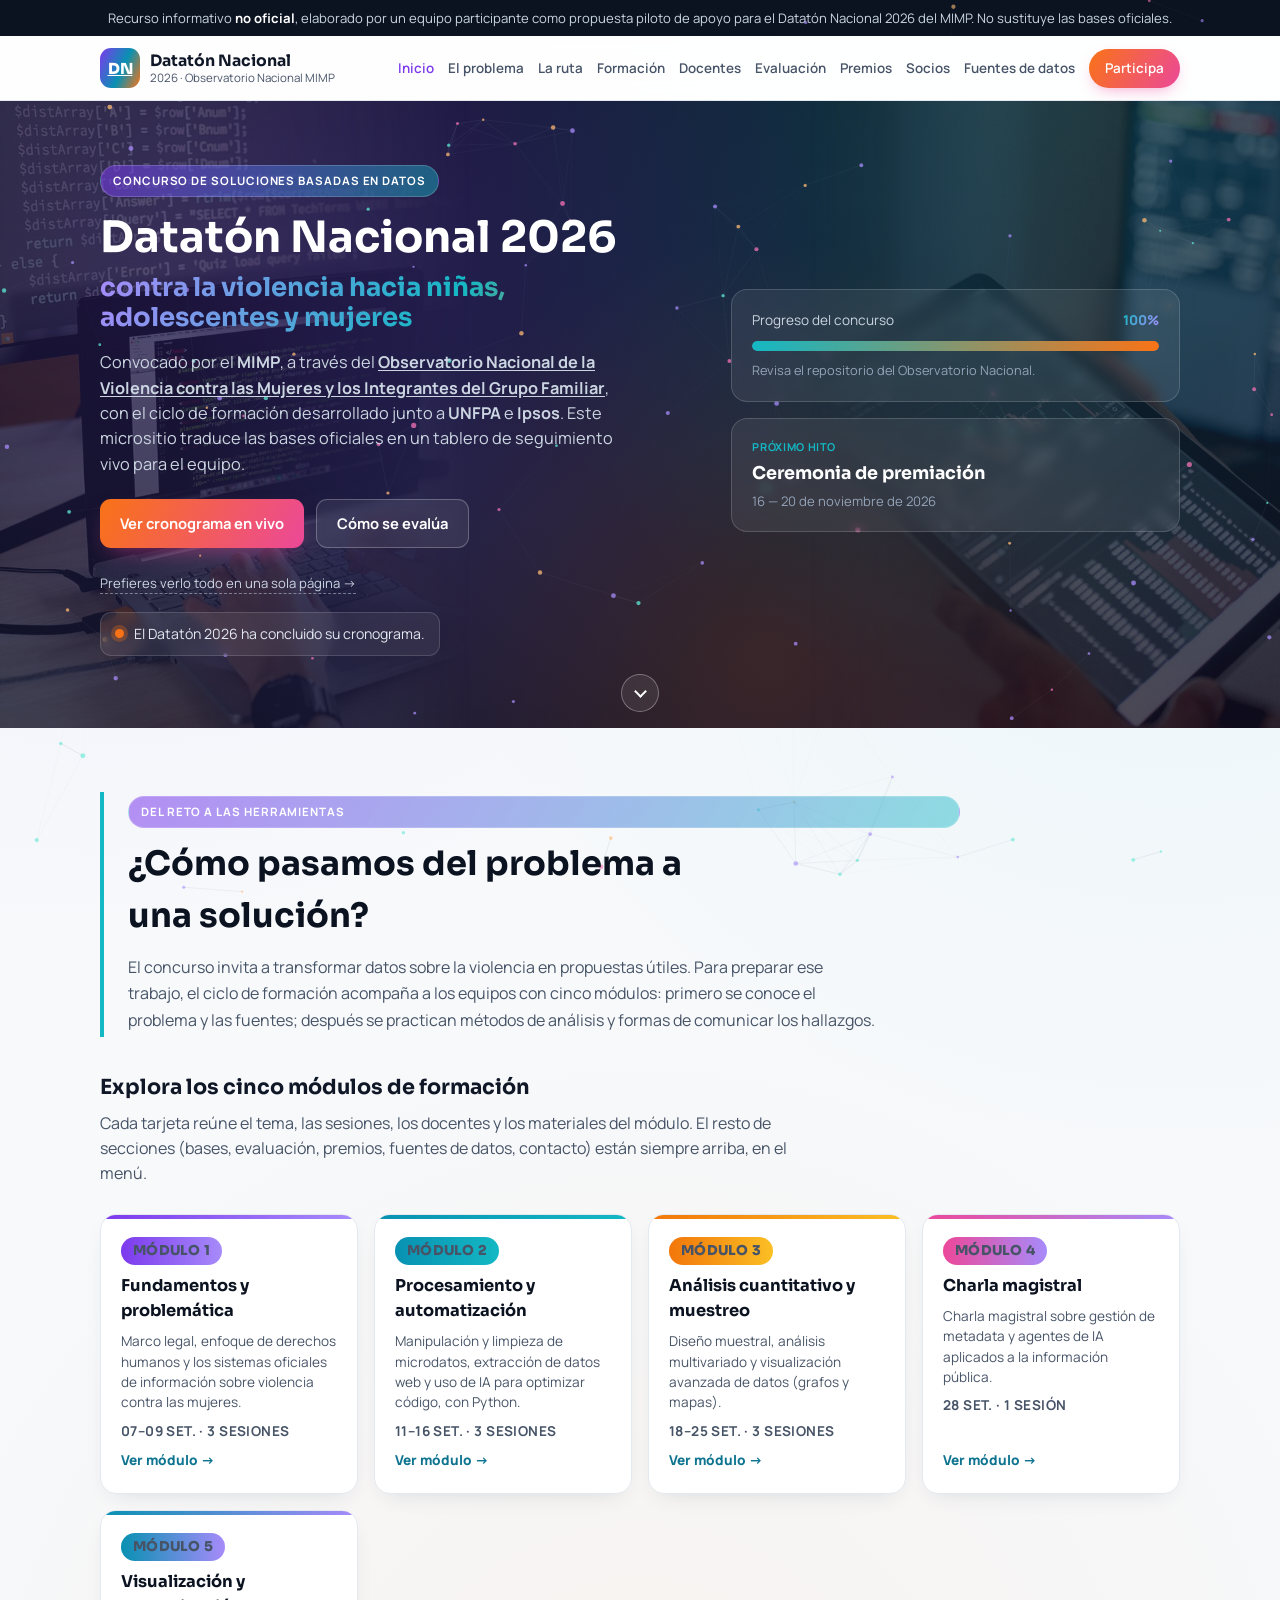
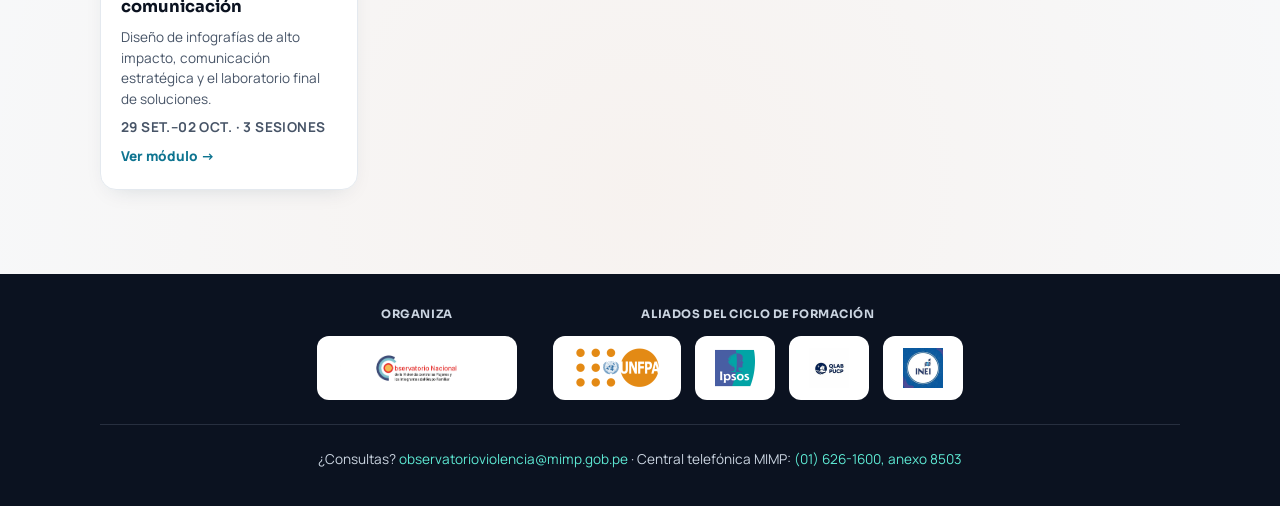
==== commit 33d16116: "Conectar portada con formación y citar cada indicador del mapa" ====
--- a/index.html
+++ b/index.html
@@ -92,8 +92,13 @@
 
   <section class="section" id="hub">
     <div class="wrap">
-      <h2>Explora por módulo</h2>
-      <p class="section-lede">Elige un módulo del ciclo de formación para ver de qué trata, quién lo dicta y su material de clase. El resto de secciones (bases, evaluación, premios, fuentes de datos, contacto) están siempre arriba, en el menú.</p>
+      <div class="hub-bridge">
+        <span class="eyebrow">Del reto a las herramientas</span>
+        <h2>¿Cómo pasamos del problema a una solución?</h2>
+        <p>El concurso invita a transformar datos sobre la violencia en propuestas útiles. Para preparar ese trabajo, el ciclo de formación acompaña a los equipos con cinco módulos: primero se conoce el problema y las fuentes; después se practican métodos de análisis y formas de comunicar los hallazgos.</p>
+      </div>
+      <h3 class="hub-heading">Explora los cinco módulos de formación</h3>
+      <p class="section-lede">Cada tarjeta reúne el tema, las sesiones, los docentes y los materiales del módulo. El resto de secciones (bases, evaluación, premios, fuentes de datos, contacto) están siempre arriba, en el menú.</p>
       <div class="hub-grid">
         <a class="hub-card module-card" href="modulo.html?mod=M1">
           <span class="module-badge">Módulo 1</span>
@@ -166,3 +171,4 @@
 <script src="script.js"></script>
 </body>
 </html>
+
--- a/styles.css
+++ b/styles.css
@@ -317,7 +317,9 @@
 .map-legend-minmax{display:flex; justify-content:space-between; font-size:.8rem; color:var(--ink-soft); margin-bottom:16px}
 .map-legend-note{margin:0; font-size:.85rem; color:var(--ink-soft); line-height:1.6}
 .map-legend-note strong{color:var(--ink)}
-.map-source{margin-top:18px; font-size:.78rem; color:var(--ink-soft)}
+.map-source{margin-top:18px; font-size:.78rem; color:var(--ink-soft)}
+.map-source a{color:var(--teal-700); font-weight:700; text-underline-offset:2px}
+.map-source--method{margin-top:6px}
 @media (max-width:640px){
   .map-card{padding:20px}
   .map-toggle{flex-direction:column}
@@ -591,8 +593,13 @@
 .page-title{color:#fff; font-size:clamp(1.6rem,3.4vw,2.2rem); margin-bottom:10px}
 .hero--page .lede{max-width:66ch}
 
-/* hub de la home: tarjetas para elegir un módulo del ciclo de formación */
-.hub-grid{display:grid; grid-template-columns:repeat(auto-fit,minmax(210px,1fr)); gap:16px; margin-top:28px}
+/* hub de la home: tarjetas para elegir un módulo del ciclo de formación */
+.hub-bridge{max-width:860px; border-left:4px solid var(--teal-500); padding:4px 0 4px 24px; margin-bottom:34px}
+.hub-bridge .eyebrow{display:block; margin-bottom:10px}
+.hub-bridge h2{margin:0 0 12px; max-width:22ch}
+.hub-bridge p{margin:0; max-width:75ch; color:var(--ink-soft); line-height:1.65}
+.hub-heading{font-family:'Sora',sans-serif; font-size:1.3rem; margin:0 0 8px; color:var(--ink)}
+.hub-grid{display:grid; grid-template-columns:repeat(auto-fit,minmax(210px,1fr)); gap:16px; margin-top:28px}
 .hub-card{
   background:var(--card); border:1px solid var(--line); border-radius:var(--radius);
   padding:22px 20px; text-decoration:none; color:var(--ink); box-shadow:var(--shadow);
@@ -782,3 +789,4 @@
 .recording-panel video{display:block; width:100%; max-height:70vh; background:#000}
 .recording-panel a{display:inline-block; margin-top:12px}
 .recording-close{position:absolute; top:12px; right:16px; border:0; background:transparent; color:var(--ink); font-size:2rem; line-height:1; cursor:pointer}
+
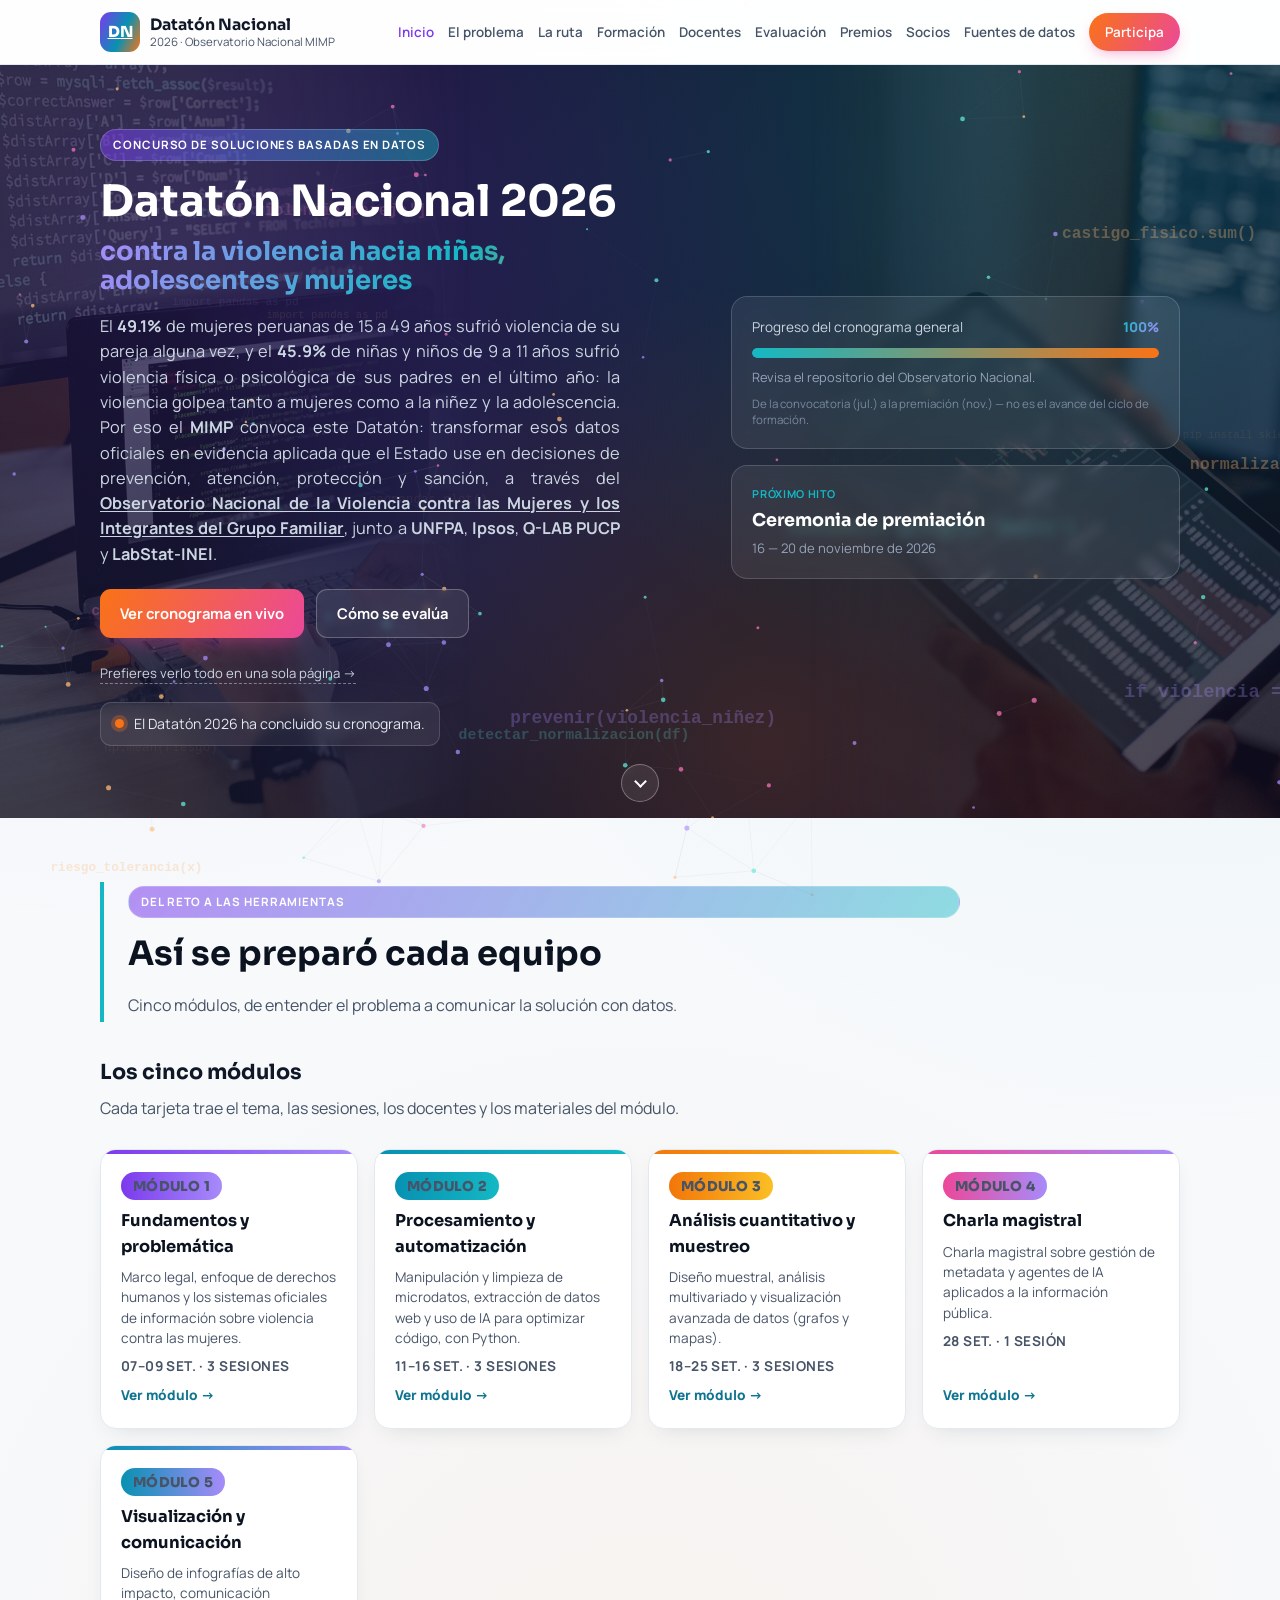
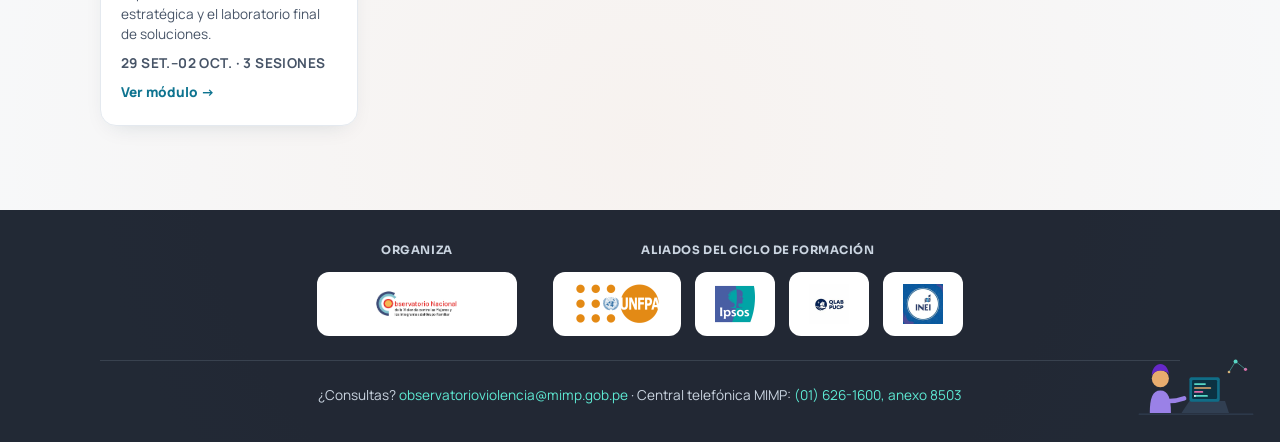
==== commit eb114df8: "Sincroniza con la versión actual del sitio (la que está en producción) Agrega api/visitas, materiale" ====
--- a/index.html
+++ b/index.html
@@ -1,174 +1,191 @@
-<!DOCTYPE html>
-<html lang="es">
-<head>
-<meta charset="UTF-8">
-<meta name="viewport" content="width=device-width, initial-scale=1.0">
-<title>Datatón Nacional 2026 · Inicio</title>
-<meta name="description" content="Página informativa y dinámica sobre el Datatón Nacional 2026 del MIMP: cronograma en vivo, ciclo de formación, rúbricas de evaluación, premios y fuentes de datos.">
-<link rel="preconnect" href="https://fonts.googleapis.com">
-<link rel="preconnect" href="https://fonts.gstatic.com" crossorigin>
-<link href="https://fonts.googleapis.com/css2?family=Manrope:wght@400;500;600;700;800&family=Sora:wght@600;700;800&display=swap" rel="stylesheet">
-<link rel="icon" href="data:image/svg+xml,%3Csvg xmlns='http://www.w3.org/2000/svg' viewBox='0 0 64 64'%3E%3Crect width='64' height='64' rx='16' fill='%230e7490'/%3E%3Ctext x='32' y='42' font-family='sans-serif' font-size='26' font-weight='800' fill='%23fff' text-anchor='middle'%3EDN%3C/text%3E%3C/svg%3E">
-<link rel="stylesheet" href="styles.css">
-</head>
-<body>
-
-<canvas id="bgCanvas" aria-hidden="true"></canvas>
-
-<div class="skip-note" role="note">
-  Recurso informativo <strong>no oficial</strong>, elaborado por un equipo participante como propuesta piloto de apoyo para el Datatón Nacional 2026 del MIMP. No sustituye las bases oficiales.
-</div>
-<header class="site-header" id="top">
-  <div class="wrap header-inner">
-    <div class="brand">
-      <a class="brand-mark" href="index.html" aria-label="Inicio del Datatón Nacional">DN</a>
-      <span class="brand-text">
-        <a class="brand-home" href="index.html">Datatón Nacional</a>
-        <a class="brand-observatorio" href="https://www.gob.pe/institucion/mimp/tema/observatorio-nacional-de-la-violencia-contra-las-mujeres-y-los-integrantes-del-grupo-familiar" target="_blank" rel="noopener">2026 · Observatorio Nacional MIMP</a>
-      </span>
-    </div>
-    <button class="nav-toggle" id="navToggle" aria-label="Abrir menú" aria-expanded="false">
-      <span></span><span></span><span></span>
-    </button>
-    <nav class="site-nav" id="siteNav">
-      <a href="index.html" class="is-current">Inicio</a>
-      <a href="problema.html">El problema</a>
-      <a href="ruta.html">La ruta</a>
-      <a href="formacion.html">Formación</a>
-      <a href="docentes.html">Docentes</a>
-      <a href="evaluacion.html">Evaluación</a>
-      <a href="premios.html">Premios</a>
-      <a href="socios.html">Socios</a>
-      <a href="datos.html">Fuentes de datos</a>
-      <a href="participa.html" class="nav-cta">Participa</a>
-    </nav>
-  </div>
-</header>
-
-<main>
-
-  <section class="hero" id="heroSection">
-    <div class="hero-photos" aria-hidden="true">
-      <img class="hero-photo hero-photo--left" src="images/hero-programando.jpg" alt="" loading="eager">
-      <img class="hero-photo hero-photo--right" src="images/hero-analisis.jpg" alt="" loading="eager">
-    </div>
-    <canvas id="heroCanvas" aria-hidden="true"></canvas>
-    <div class="wrap hero-grid">
-      <div class="hero-copy">
-        <span class="eyebrow">Concurso de soluciones basadas en datos</span>
-        <h1>Datatón Nacional 2026 <span>contra la violencia hacia niñas, adolescentes y mujeres</span></h1>
-        <p class="lede">
-          Convocado por el <strong>MIMP</strong>, a través del <a class="hero-observatorio" href="https://www.gob.pe/institucion/mimp/tema/observatorio-nacional-de-la-violencia-contra-las-mujeres-y-los-integrantes-del-grupo-familiar" target="_blank" rel="noopener">Observatorio Nacional de la Violencia contra las Mujeres y los Integrantes del Grupo Familiar</a>, con el ciclo de formación desarrollado junto a <strong>UNFPA</strong> e <strong>Ipsos</strong>. Este micrositio traduce las bases oficiales en un tablero de seguimiento vivo para el equipo.
-        </p>
-        <div class="hero-actions">
-          <a href="ruta.html" class="btn btn-primary">Ver cronograma en vivo</a>
-          <a href="evaluacion.html" class="btn btn-ghost">Cómo se evalúa</a>
-        </div>
-        <a href="todo-en-uno.html" class="hero-alt-link">Prefieres verlo todo en una sola página →</a>
-        <div class="hero-status" id="heroStatus" aria-live="polite">
-          <span class="dot"></span> <span id="heroStatusText">Calculando fase actual…</span>
-        </div>
-      </div>
-      <div class="hero-panel" aria-hidden="true">
-        <div class="panel-card">
-          <div class="panel-row">
-            <span>Progreso del concurso</span>
-            <span id="progressPct">0%</span>
-          </div>
-          <div class="progress-track"><div class="progress-fill" id="progressFill"></div></div>
-          <div class="panel-mini" id="panelMini">—</div>
-        </div>
-        <div class="panel-card panel-card--stat">
-          <span class="mini-label">Próximo hito</span>
-          <strong id="nextMilestone">—</strong>
-          <span class="mini-sub" id="nextMilestoneDate">—</span>
-        </div>
-      </div>
-    </div>
-    <button class="scroll-cue" id="scrollCue" aria-label="Bajar a la siguiente sección" type="button">
-      <span></span>
-    </button>
-  </section>
-
-  <section class="section" id="hub">
-    <div class="wrap">
-      <div class="hub-bridge">
-        <span class="eyebrow">Del reto a las herramientas</span>
-        <h2>¿Cómo pasamos del problema a una solución?</h2>
-        <p>El concurso invita a transformar datos sobre la violencia en propuestas útiles. Para preparar ese trabajo, el ciclo de formación acompaña a los equipos con cinco módulos: primero se conoce el problema y las fuentes; después se practican métodos de análisis y formas de comunicar los hallazgos.</p>
-      </div>
-      <h3 class="hub-heading">Explora los cinco módulos de formación</h3>
-      <p class="section-lede">Cada tarjeta reúne el tema, las sesiones, los docentes y los materiales del módulo. El resto de secciones (bases, evaluación, premios, fuentes de datos, contacto) están siempre arriba, en el menú.</p>
-      <div class="hub-grid">
-        <a class="hub-card module-card" href="modulo.html?mod=M1">
-          <span class="module-badge">Módulo 1</span>
-          <strong>Fundamentos y problemática</strong>
-          <span class="module-desc">Marco legal, enfoque de derechos humanos y los sistemas oficiales de información sobre violencia contra las mujeres.</span>
-          <span class="module-meta">07–09 set. · 3 sesiones</span>
-          <span class="hub-arrow">Ver módulo →</span>
-        </a>
-        <a class="hub-card module-card" href="modulo.html?mod=M2">
-          <span class="module-badge">Módulo 2</span>
-          <strong>Procesamiento y automatización</strong>
-          <span class="module-desc">Manipulación y limpieza de microdatos, extracción de datos web y uso de IA para optimizar código, con Python.</span>
-          <span class="module-meta">11–16 set. · 3 sesiones</span>
-          <span class="hub-arrow">Ver módulo →</span>
-        </a>
-        <a class="hub-card module-card" href="modulo.html?mod=M3">
-          <span class="module-badge">Módulo 3</span>
-          <strong>Análisis cuantitativo y muestreo</strong>
-          <span class="module-desc">Diseño muestral, análisis multivariado y visualización avanzada de datos (grafos y mapas).</span>
-          <span class="module-meta">18–25 set. · 3 sesiones</span>
-          <span class="hub-arrow">Ver módulo →</span>
-        </a>
-        <a class="hub-card module-card" href="modulo.html?mod=M4">
-          <span class="module-badge">Módulo 4</span>
-          <strong>Charla magistral</strong>
-          <span class="module-desc">Charla magistral sobre gestión de metadata y agentes de IA aplicados a la información pública.</span>
-          <span class="module-meta">28 set. · 1 sesión</span>
-          <span class="hub-arrow">Ver módulo →</span>
-        </a>
-        <a class="hub-card module-card" href="modulo.html?mod=M5">
-          <span class="module-badge">Módulo 5</span>
-          <strong>Visualización y comunicación</strong>
-          <span class="module-desc">Diseño de infografías de alto impacto, comunicación estratégica y el laboratorio final de soluciones.</span>
-          <span class="module-meta">29 set.–02 oct. · 3 sesiones</span>
-          <span class="hub-arrow">Ver módulo →</span>
-        </a>
-      </div>
-    </div>
-  </section>
-
-</main>
-
-<footer class="site-footer">
-  <div class="wrap footer-inner">
-    <div class="footer-partners">
-      <div class="footer-partner-group">
-        <span class="footer-partner-label">Organiza</span>
-        <div class="footer-logos">
-          <a class="footer-logo-chip" href="https://www.gob.pe/institucion/mimp/tema/observatorio-nacional-de-la-violencia-contra-las-mujeres-y-los-integrantes-del-grupo-familiar" target="_blank" rel="noopener"><img src="images/partners/observatorio.png" alt="Observatorio Nacional de la Violencia contra las Mujeres y los Integrantes del Grupo Familiar, MIMP" loading="lazy"></a>
-        </div>
-      </div>
-      <div class="footer-partner-group">
-        <span class="footer-partner-label">Aliados del ciclo de formación</span>
-        <div class="footer-logos">
-          <a class="footer-logo-chip" href="https://peru.unfpa.org/es" target="_blank" rel="noopener"><img src="images/partners/unfpa.png" alt="UNFPA" loading="lazy"></a>
-          <a class="footer-logo-chip" href="https://www.ipsos.com/es-pe" target="_blank" rel="noopener"><img src="images/partners/ipsos.png" alt="Ipsos" loading="lazy"></a>
-          <a class="footer-logo-chip" href="https://qlab.pucp.edu.pe/" target="_blank" rel="noopener"><img src="images/partners/qlab.png" alt="Q-LAB PUCP" loading="lazy"></a>
-          <a class="footer-logo-chip" href="https://www.gob.pe/88809-laboratorio-estadistico-labstat" target="_blank" rel="noopener"><img src="images/partners/inei.png" alt="INEI · LabStat" loading="lazy"></a>
-        </div>
-      </div>
-    </div>
-
-    <div class="footer-contact">
-      <span>¿Consultas? <a href="mailto:observatorioviolencia@mimp.gob.pe">observatorioviolencia@mimp.gob.pe</a> · Central telefónica MIMP: <a href="tel:+51016261600">(01) 626-1600, anexo 8503</a></span>
-    </div>
-  </div>
-</footer>
-
-<script src="map-data.js"></script>
-<script src="script.js"></script>
-</body>
-</html>
-
+<!DOCTYPE html>
+<html lang="es">
+<head>
+<meta charset="UTF-8">
+<meta name="viewport" content="width=device-width, initial-scale=1.0">
+<title>Datatón Nacional 2026 · Inicio</title>
+<meta name="description" content="Página informativa y dinámica sobre el Datatón Nacional 2026 del MIMP: cronograma en vivo, ciclo de formación, rúbricas de evaluación, premios y fuentes de datos.">
+<link rel="preconnect" href="https://fonts.googleapis.com">
+<link rel="preconnect" href="https://fonts.gstatic.com" crossorigin>
+<link href="https://fonts.googleapis.com/css2?family=Manrope:wght@400;500;600;700;800&family=Sora:wght@600;700;800&display=swap" rel="stylesheet">
+<link rel="icon" href="data:image/svg+xml,%3Csvg xmlns='http://www.w3.org/2000/svg' viewBox='0 0 64 64'%3E%3Crect width='64' height='64' rx='16' fill='%230e7490'/%3E%3Ctext x='32' y='42' font-family='sans-serif' font-size='26' font-weight='800' fill='%23fff' text-anchor='middle'%3EDN%3C/text%3E%3C/svg%3E">
+<link rel="stylesheet" href="styles.css">
+</head>
+<body>
+
+<canvas id="bgCanvas" aria-hidden="true"></canvas>
+<header class="site-header" id="top">
+  <div class="wrap header-inner">
+    <div class="brand">
+      <a class="brand-mark" href="index.html" aria-label="Inicio del Datatón Nacional">DN</a>
+      <span class="brand-text">
+        <a class="brand-home" href="index.html">Datatón Nacional</a>
+        <a class="brand-observatorio" href="https://www.gob.pe/institucion/mimp/tema/observatorio-nacional-de-la-violencia-contra-las-mujeres-y-los-integrantes-del-grupo-familiar" target="_blank" rel="noopener">2026 · Observatorio Nacional MIMP</a>
+      </span>
+    </div>
+    <button class="nav-toggle" id="navToggle" aria-label="Abrir menú" aria-expanded="false">
+      <span></span><span></span><span></span>
+    </button>
+    <nav class="site-nav" id="siteNav">
+      <a href="index.html" class="is-current">Inicio</a>
+      <a href="problema.html">El problema</a>
+      <a href="ruta.html">La ruta</a>
+      <a href="formacion.html">Formación</a>
+      <a href="docentes.html">Docentes</a>
+      <a href="evaluacion.html">Evaluación</a>
+      <a href="premios.html">Premios</a>
+      <a href="socios.html">Socios</a>
+      <a href="datos.html">Fuentes de datos</a>
+      <a href="participa.html" class="nav-cta">Participa</a>
+    </nav>
+  </div>
+</header>
+
+<main>
+
+  <section class="hero" id="heroSection">
+    <div class="hero-photos" aria-hidden="true">
+      <img class="hero-photo hero-photo--left" src="images/hero-programando.jpg" alt="" loading="eager">
+      <img class="hero-photo hero-photo--right" src="images/hero-analisis.jpg" alt="" loading="eager">
+    </div>
+    <canvas id="heroCanvas" aria-hidden="true"></canvas>
+    <div class="wrap hero-grid">
+      <div class="hero-copy">
+        <span class="eyebrow">Concurso de soluciones basadas en datos</span>
+        <h1>Datatón Nacional 2026 <span>contra la violencia hacia niñas, adolescentes y mujeres</span></h1>
+        <p class="lede">
+          El <strong>49.1%</strong> de mujeres peruanas de 15 a 49 años sufrió violencia de su pareja alguna vez, y el <strong>45.9%</strong> de niñas y niños de 9 a 11 años sufrió violencia física o psicológica de sus padres en el último año: la violencia golpea tanto a mujeres como a la niñez y la adolescencia. Por eso el <strong>MIMP</strong> convoca este Datatón: transformar esos datos oficiales en evidencia aplicada que el Estado use en decisiones de prevención, atención, protección y sanción, a través del <a class="hero-observatorio" href="https://www.gob.pe/institucion/mimp/tema/observatorio-nacional-de-la-violencia-contra-las-mujeres-y-los-integrantes-del-grupo-familiar" target="_blank" rel="noopener">Observatorio Nacional de la Violencia contra las Mujeres y los Integrantes del Grupo Familiar</a>, junto a <strong>UNFPA</strong>, <strong>Ipsos</strong>, <strong>Q-LAB PUCP</strong> y <strong>LabStat-INEI</strong>.
+        </p>
+        <div class="hero-actions">
+          <a href="ruta.html" class="btn btn-primary">Ver cronograma en vivo</a>
+          <a href="evaluacion.html" class="btn btn-ghost">Cómo se evalúa</a>
+        </div>
+        <a href="todo-en-uno.html" class="hero-alt-link">Prefieres verlo todo en una sola página →</a>
+        <div class="hero-status" id="heroStatus" aria-live="polite">
+          <span class="dot"></span> <span id="heroStatusText">Calculando fase actual…</span>
+        </div>
+      </div>
+      <div class="hero-panel" aria-hidden="true">
+        <div class="panel-card">
+          <div class="panel-row">
+            <span>Progreso del cronograma general</span>
+            <span id="progressPct">0%</span>
+          </div>
+          <div class="progress-track"><div class="progress-fill" id="progressFill"></div></div>
+          <div class="panel-mini" id="panelMini">—</div>
+          <div class="panel-note">De la convocatoria (jul.) a la premiación (nov.) — no es el avance del ciclo de formación.</div>
+        </div>
+        <div class="panel-card panel-card--stat">
+          <span class="mini-label">Próximo hito</span>
+          <strong id="nextMilestone">—</strong>
+          <span class="mini-sub" id="nextMilestoneDate">—</span>
+        </div>
+      </div>
+    </div>
+    <button class="scroll-cue" id="scrollCue" aria-label="Bajar a la siguiente sección" type="button">
+      <span></span>
+    </button>
+  </section>
+
+  <section class="section" id="hub">
+    <div class="wrap">
+      <div class="hub-bridge">
+        <span class="eyebrow">Del reto a las herramientas</span>
+        <h2>Así se preparó cada equipo</h2>
+        <p>Cinco módulos, de entender el problema a comunicar la solución con datos.</p>
+      </div>
+      <h3 class="hub-heading">Los cinco módulos</h3>
+      <p class="section-lede">Cada tarjeta trae el tema, las sesiones, los docentes y los materiales del módulo.</p>
+      <div class="hub-grid">
+        <a class="hub-card module-card" href="modulo.html?mod=M1">
+          <span class="module-badge">Módulo 1</span>
+          <strong>Fundamentos y problemática</strong>
+          <span class="module-desc">Marco legal, enfoque de derechos humanos y los sistemas oficiales de información sobre violencia contra las mujeres.</span>
+          <span class="module-meta">07–09 set. · 3 sesiones</span>
+          <span class="hub-arrow">Ver módulo →</span>
+        </a>
+        <a class="hub-card module-card" href="modulo.html?mod=M2">
+          <span class="module-badge">Módulo 2</span>
+          <strong>Procesamiento y automatización</strong>
+          <span class="module-desc">Manipulación y limpieza de microdatos, extracción de datos web y uso de IA para optimizar código, con Python.</span>
+          <span class="module-meta">11–16 set. · 3 sesiones</span>
+          <span class="hub-arrow">Ver módulo →</span>
+        </a>
+        <a class="hub-card module-card" href="modulo.html?mod=M3">
+          <span class="module-badge">Módulo 3</span>
+          <strong>Análisis cuantitativo y muestreo</strong>
+          <span class="module-desc">Diseño muestral, análisis multivariado y visualización avanzada de datos (grafos y mapas).</span>
+          <span class="module-meta">18–25 set. · 3 sesiones</span>
+          <span class="hub-arrow">Ver módulo →</span>
+        </a>
+        <a class="hub-card module-card" href="modulo.html?mod=M4">
+          <span class="module-badge">Módulo 4</span>
+          <strong>Charla magistral</strong>
+          <span class="module-desc">Charla magistral sobre gestión de metadata y agentes de IA aplicados a la información pública.</span>
+          <span class="module-meta">28 set. · 1 sesión</span>
+          <span class="hub-arrow">Ver módulo →</span>
+        </a>
+        <a class="hub-card module-card" href="modulo.html?mod=M5">
+          <span class="module-badge">Módulo 5</span>
+          <strong>Visualización y comunicación</strong>
+          <span class="module-desc">Diseño de infografías de alto impacto, comunicación estratégica y el laboratorio final de soluciones.</span>
+          <span class="module-meta">29 set.–02 oct. · 3 sesiones</span>
+          <span class="hub-arrow">Ver módulo →</span>
+        </a>
+      </div>
+    </div>
+  </section>
+
+</main>
+
+<footer class="site-footer">
+  <svg class="footer-illustration" viewBox="0 0 200 150" aria-hidden="true" focusable="false">
+    <line x1="14" y1="120" x2="186" y2="120" stroke="#334155" stroke-width="2" stroke-linecap="round"/>
+    <path d="M30 118 C30 96 34 84 46 84 C58 84 62 96 62 118 Z" fill="#a78bfa"/>
+    <circle cx="46" cy="66" r="13" fill="#fdba74"/>
+    <path d="M33 62 C33 50 40 44 46 44 C54 44 59 52 59 62 C59 56 54 54 46 54 C40 54 35 57 33 62 Z" fill="#6d28d9"/>
+    <path class="footer-illustration__arm" d="M60 100 C70 100 76 98 82 96" stroke="#a78bfa" stroke-width="7" stroke-linecap="round" fill="none"/>
+    <path d="M78 118 L150 118 L144 100 L90 100 Z" fill="#334155"/>
+    <rect x="90" y="64" width="46" height="37" rx="3" fill="#0e7490"/>
+    <rect x="94" y="68" width="38" height="29" rx="2" fill="#083344"/>
+    <!-- "código" escribiéndose en la pantalla, en bucle -->
+    <rect class="footer-illustration__line" style="--d:0s" x="97" y="73" width="18" height="2.6" rx="1.3" fill="#5eead4"/>
+    <rect class="footer-illustration__line" style="--d:.35s" x="97" y="79" width="26" height="2.6" rx="1.3" fill="#fdba74"/>
+    <rect class="footer-illustration__line" style="--d:.7s" x="97" y="85" width="14" height="2.6" rx="1.3" fill="#f472b6"/>
+    <rect class="footer-illustration__line" style="--d:1.05s" x="97" y="91" width="21" height="2.6" rx="1.3" fill="#5eead4"/>
+    <rect class="footer-illustration__cursor" x="97" y="91" width="2.6" height="2.6" fill="#fff"/>
+    <circle class="footer-illustration__float" style="--fd:0s" cx="160" cy="40" r="3" fill="#5eead4"/>
+    <circle class="footer-illustration__float" style="--fd:.4s" cx="175" cy="52" r="2.4" fill="#f472b6"/>
+    <circle class="footer-illustration__float" style="--fd:.8s" cx="150" cy="56" r="2" fill="#fdba74"/>
+    <path d="M150 56 L160 40 L175 52" stroke="#5eead4" stroke-width="1.3" fill="none" stroke-linecap="round" stroke-linejoin="round" opacity=".6"/>
+  </svg>
+  <div class="wrap footer-inner">
+    <div class="footer-partners">
+      <div class="footer-partner-group">
+        <span class="footer-partner-label">Organiza</span>
+        <div class="footer-logos">
+          <a class="footer-logo-chip" href="https://www.gob.pe/institucion/mimp/tema/observatorio-nacional-de-la-violencia-contra-las-mujeres-y-los-integrantes-del-grupo-familiar" target="_blank" rel="noopener"><img src="images/partners/observatorio.png" alt="Observatorio Nacional de la Violencia contra las Mujeres y los Integrantes del Grupo Familiar, MIMP" loading="lazy"></a>
+        </div>
+      </div>
+      <div class="footer-partner-group">
+        <span class="footer-partner-label">Aliados del ciclo de formación</span>
+        <div class="footer-logos">
+          <a class="footer-logo-chip" href="https://peru.unfpa.org/es" target="_blank" rel="noopener"><img src="images/partners/unfpa.png" alt="UNFPA" loading="lazy"></a>
+          <a class="footer-logo-chip" href="https://www.ipsos.com/es-pe" target="_blank" rel="noopener"><img src="images/partners/ipsos.png" alt="Ipsos" loading="lazy"></a>
+          <a class="footer-logo-chip" href="https://qlab.pucp.edu.pe/" target="_blank" rel="noopener"><img src="images/partners/qlab.png" alt="Q-LAB PUCP" loading="lazy"></a>
+          <a class="footer-logo-chip" href="https://www.gob.pe/88809-laboratorio-estadistico-labstat" target="_blank" rel="noopener"><img src="images/partners/inei.png" alt="INEI · LabStat" loading="lazy"></a>
+        </div>
+      </div>
+    </div>
+
+    <div class="footer-contact">
+      <span>¿Consultas? <a href="mailto:observatorioviolencia@mimp.gob.pe">observatorioviolencia@mimp.gob.pe</a> · Central telefónica MIMP: <a href="tel:+51016261600">(01) 626-1600, anexo 8503</a></span>
+    </div>
+  </div>
+</footer>
+
+<script src="map-data.js"></script>
+<script src="asistencia-data.js"></script>
+<script src="script.js"></script>
+</body>
+</html>
--- a/styles.css
+++ b/styles.css
@@ -1,792 +1,972 @@
-:root{
-  --teal-900:#083344;
-  --teal-700:#0e7490;
-  --teal-600:#0891b2;
-  --teal-500:#14b8c4;
-  --teal-100:#e0f7fa;
-  --violet-700:#6d28d9;
-  --violet-600:#7c3aed;
-  --violet-500:#a78bfa;
-  --violet-100:#f1e9fe;
-  --pink-500:#ec4899;
-  --orange-600:#f2760a;
-  --orange-500:#f97316;
-  --orange-100:#fff1e6;
-  --amber-400:#fbbf24;
-  --amber-600:#d97706;
-  --navy-900:#0b1220;
-  --navy-800:#131c30;
-  --ink:#101828;
-  --ink-soft:#475467;
-  --line:#e4e9ef;
-  --bg:#f7f9fb;
-  --card:#ffffff;
-  --ok:#16a34a;
-  --warn:#f2760a;
-  --pending:#94a3b8;
-  --radius:16px;
-  --shadow:0 8px 24px -12px rgba(8,51,68,.18);
-  --grad-brand:linear-gradient(115deg,var(--violet-600),var(--teal-600) 55%,var(--orange-500));
-  font-size:16px;
-}
-
-*{box-sizing:border-box}
-html{scroll-behavior:smooth; background:var(--bg)}
-body{
-  margin:0;
-  background:
-    radial-gradient(circle at 8% 0%, rgba(124,58,237,.06), transparent 40%),
-    radial-gradient(circle at 92% 18%, rgba(20,184,196,.06), transparent 38%),
-    radial-gradient(circle at 50% 85%, rgba(249,115,22,.05), transparent 42%),
-    var(--bg);
-  color:var(--ink);
-  font-family:'Manrope',system-ui,-apple-system,Segoe UI,Roboto,sans-serif;
-  line-height:1.55;
-  position:relative;
-}
-/* fondo interactivo de fondo, fijo detrás de TODA la página (no solo el
-   hero): así el sitio no se siente "vacío"/blanco entre secciones, pero muy
-   tenue para que nunca compita con las tarjetas/texto, que van encima con
-   fondo sólido (--card). Se desactiva con prefers-reduced-motion en JS. */
-#bgCanvas{
-  position:fixed; inset:0; width:100vw; height:100vh; z-index:0;
-  pointer-events:none;
-}
-/* el resto del contenido va SIEMPRE encima del fondo interactivo */
-.site-header, .hero, main, .site-footer{position:relative; z-index:1}
-h1,h2,h3{font-family:'Sora',system-ui,sans-serif; color:var(--navy-900); margin:0 0 .5em}
-h2{font-size:clamp(1.5rem,3vw,2.1rem)}
-h3{font-size:1.15rem}
-p{margin:0 0 1em}
-a{color:var(--teal-700)}
-img{max-width:100%}
-.wrap{max-width:1120px; margin:0 auto; padding-inline:20px}
-
-/* animación de aparición al hacer scroll — script.js le agrega .reveal-init
-   a tarjetas/bloques comunes al cargar, y .reveal-in cuando entran en
-   pantalla (IntersectionObserver). Sin JS o con "reduce motion" el elemento
-   simplemente se ve normal (no lleva .reveal-init), nunca queda oculto. */
-.reveal-init{opacity:0; transform:translateY(18px); transition:opacity .6s cubic-bezier(.2,.7,.3,1), transform .6s cubic-bezier(.2,.7,.3,1)}
-.reveal-in{opacity:1; transform:translateY(0)}
-
-/* disclaimer */
-.skip-note{
-  background:var(--navy-900);
-  color:#cbd5e1;
-  font-size:.82rem;
-  text-align:center;
-  padding:8px 16px;
-}
-.skip-note strong{color:#fff}
-
-/* header */
-.site-header{
-  position:sticky; top:0; z-index:50;
-  background:rgba(255,255,255,.92);
-  backdrop-filter:blur(8px);
-  border-bottom:1px solid var(--line);
-}
-.header-inner{display:flex; align-items:center; justify-content:space-between; padding-block:12px; gap:16px}
-.brand{display:flex; align-items:center; gap:10px; text-decoration:none; color:var(--ink)}
-.brand-mark{
-  width:40px;height:40px;border-radius:11px;
-  background:var(--grad-brand);
-  color:#fff; display:flex; align-items:center; justify-content:center;
-  font-family:'Sora',sans-serif; font-weight:800; font-size:.95rem;
-  flex:none;
-}
-.brand-text{display:flex; flex-direction:column; line-height:1.2}
-.brand-home{font-family:'Sora',sans-serif; font-size:.98rem; font-weight:700; color:var(--ink); text-decoration:none}
-.brand-observatorio{color:var(--ink-soft); font-size:.72rem; text-decoration:none}
-.brand-observatorio:hover,.brand-home:hover{text-decoration:underline}
-.hero-observatorio{color:inherit; font-weight:700; text-decoration:underline; text-underline-offset:2px}
-
-.site-nav{display:flex; align-items:center; gap:14px; flex-wrap:nowrap}
-.site-nav a{
-  color:var(--ink-soft); text-decoration:none; font-weight:600; font-size:.84rem; white-space:nowrap;
-}
-.site-nav a:hover{color:var(--violet-600)}
-.nav-cta{
-  background:linear-gradient(120deg,var(--orange-500),var(--pink-500)); color:#fff !important; padding:9px 16px; border-radius:999px;
-  box-shadow:0 6px 16px -6px rgba(236,72,153,.55);
-}
-.nav-toggle{
-  display:none; flex-direction:column; justify-content:center; gap:5px;
-  width:38px;height:38px; background:none; border:1px solid var(--line); border-radius:9px; cursor:pointer;
-}
-.nav-toggle span{display:block; height:2px; background:var(--ink); border-radius:2px}
-
-/* hero */
-.hero{
-  position:relative;
-  overflow:hidden;
-  background:
-    radial-gradient(circle at 15% 20%, rgba(124,58,237,.30), transparent 55%),
-    radial-gradient(circle at 85% 0%, rgba(20,184,196,.24), transparent 50%),
-    radial-gradient(circle at 60% 90%, rgba(249,115,22,.16), transparent 45%),
-    linear-gradient(160deg, var(--navy-900) 0%, var(--navy-800) 55%, #17122b 100%);
-  color:#fff;
-  padding:64px 0 72px;
-}
-#heroCanvas{
-  position:absolute; inset:0; width:100%; height:100%; z-index:0; opacity:.75;
-}
-/* Fotos reales (stock, con licencia libre) de gente pensando/programando con
-   datos — se funden con el degradado del hero vía mix-blend-mode:luminosity,
-   así el color violeta/teal del fondo "tiñe" la foto en vez de verse como una
-   foto suelta pegada encima. Solo en el hero grande de inicio. */
-.hero-photos{position:absolute; inset:0; z-index:-1; display:flex; justify-content:space-between; pointer-events:none}
-.hero-photo{
-  height:100%; width:40%; object-fit:cover; opacity:.4;
-  filter:grayscale(.3) brightness(.6) contrast(1.15) saturate(1.4);
-  mix-blend-mode:luminosity;
-}
-.hero-photo--left{
-  mask-image:linear-gradient(to right, rgba(0,0,0,.9) 35%, transparent 92%);
-  -webkit-mask-image:linear-gradient(to right, rgba(0,0,0,.9) 35%, transparent 92%);
-}
-.hero-photo--right{
-  margin-left:auto;
-  mask-image:linear-gradient(to left, rgba(0,0,0,.9) 35%, transparent 92%);
-  -webkit-mask-image:linear-gradient(to left, rgba(0,0,0,.9) 35%, transparent 92%);
-}
-.hero-grid{position:relative; z-index:1; display:grid; grid-template-columns:1.3fr 1fr; gap:48px; align-items:center; pointer-events:none}
-.hero-grid a, .hero-grid button{pointer-events:auto}
-.eyebrow{
-  display:inline-block; text-transform:uppercase; letter-spacing:.08em; font-size:.72rem;
-  font-weight:700; color:#fff; background:linear-gradient(120deg,rgba(124,58,237,.55),rgba(20,184,196,.45));
-  padding:6px 12px; border-radius:999px; margin-bottom:16px; border:1px solid rgba(255,255,255,.18);
-}
-.hero h1{color:#fff; font-size:clamp(1.9rem,4vw,2.7rem); line-height:1.15; margin-bottom:18px}
-.hero h1 span{
-  display:block; font-size:.6em; font-weight:700; margin-top:10px;
-  background:linear-gradient(120deg,var(--violet-500),var(--teal-500) 60%,var(--orange-500));
-  -webkit-background-clip:text; background-clip:text; color:transparent;
-}
-.lede{color:#cbd5e1; font-size:1.02rem; max-width:52ch}
-.hero-actions{display:flex; gap:12px; flex-wrap:wrap; margin:22px 0}
-.btn{
-  display:inline-flex; align-items:center; gap:8px; padding:12px 20px; border-radius:11px;
-  text-decoration:none; font-weight:700; font-size:.92rem; transition:transform .15s ease, box-shadow .15s ease;
-}
-.btn:hover{transform:translateY(-2px)}
-.btn-primary{
-  background:linear-gradient(120deg,var(--orange-500),var(--pink-500));
-  color:#fff; box-shadow:0 10px 24px -10px rgba(236,72,153,.6);
-}
-.btn-primary:hover{box-shadow:0 14px 28px -10px rgba(236,72,153,.75)}
-.btn-ghost{background:rgba(255,255,255,.08); color:#fff; border:1px solid rgba(255,255,255,.25); backdrop-filter:blur(4px)}
-.hero-alt-link{
-  display:inline-block; margin:0 0 18px; font-size:.82rem; color:#cbd5e1; text-decoration:none;
-  border-bottom:1px dashed rgba(203,213,225,.5);
-}
-.hero-alt-link:hover{color:#fff; border-color:#fff}
-.hero-status{
-  display:flex; align-items:center; gap:10px; font-size:.88rem; color:#e2e8f0;
-  background:rgba(255,255,255,.07); border:1px solid rgba(255,255,255,.14);
-  padding:10px 14px; border-radius:11px; width:fit-content; backdrop-filter:blur(6px);
-}
-.dot{width:9px;height:9px;border-radius:50%; background:var(--orange-500); box-shadow:0 0 0 4px rgba(249,115,22,.28); animation:pulseDot 2.2s ease-in-out infinite}
-@keyframes pulseDot{0%,100%{box-shadow:0 0 0 4px rgba(249,115,22,.28)}50%{box-shadow:0 0 0 7px rgba(249,115,22,.12)}}
-
-/* botón "bajar" al pie del hero, con rebote suave — invita a seguir el scroll */
-.scroll-cue{
-  position:absolute; left:50%; bottom:16px; transform:translateX(-50%);
-  z-index:2; width:38px; height:38px; border-radius:50%; padding:0;
-  border:1px solid rgba(255,255,255,.32); background:rgba(255,255,255,.08);
-  backdrop-filter:blur(6px); cursor:pointer; display:flex; align-items:center; justify-content:center;
-  transition:opacity .35s ease, background .2s ease; animation:scrollCueBounce 1.8s ease-in-out infinite;
-}
-.scroll-cue span{
-  width:9px; height:9px; margin-top:-3px;
-  border-right:2px solid #fff; border-bottom:2px solid #fff; transform:rotate(45deg);
-}
-.scroll-cue:hover{background:rgba(255,255,255,.2)}
-.scroll-cue.is-hidden{opacity:0; pointer-events:none}
-.scroll-cue--compact{width:32px; height:32px; bottom:10px}
-.scroll-cue--compact span{width:7px; height:7px}
-@keyframes scrollCueBounce{0%,100%{bottom:16px}50%{bottom:9px}}
-.scroll-cue--compact{animation-name:scrollCueBounceCompact}
-@keyframes scrollCueBounceCompact{0%,100%{bottom:10px}50%{bottom:5px}}
-@media (prefers-reduced-motion:reduce){
-  .scroll-cue{animation:none}
-}
-
-.hero-panel{display:flex; flex-direction:column; gap:16px}
-.panel-card{
-  background:rgba(255,255,255,.07); border:1px solid rgba(255,255,255,.16);
-  border-radius:var(--radius); padding:20px; backdrop-filter:blur(6px);
-}
-.panel-row{display:flex; justify-content:space-between; font-size:.85rem; color:#cbd5e1; margin-bottom:10px}
-.panel-row span:last-child{
-  background:linear-gradient(120deg,var(--teal-500),var(--violet-500)); -webkit-background-clip:text;
-  background-clip:text; color:transparent; font-weight:800;
-}
-.progress-track{height:10px; background:rgba(255,255,255,.12); border-radius:999px; overflow:hidden}
-.progress-fill{height:100%; width:0%; background:linear-gradient(90deg,var(--teal-500),var(--orange-500)); border-radius:999px; transition:width 1.2s ease}
-.panel-mini{margin-top:10px; font-size:.8rem; color:#94a3b8}
-.panel-card--stat{display:flex; flex-direction:column; gap:4px}
-.mini-label{text-transform:uppercase; font-size:.68rem; letter-spacing:.06em; color:var(--teal-500); font-weight:700}
-.panel-card--stat strong{font-family:'Sora',sans-serif; font-size:1.1rem; color:#fff}
-.mini-sub{color:#94a3b8; font-size:.82rem}
-
-/* sections */
-.section{padding:64px 0}
-.section-alt{background:#eef4f7}
-.section-lede{color:var(--ink-soft); max-width:70ch; font-size:1rem}
-
-/* versión "todo en una página": cada sección lleva su propio encabezado
-   ligero (eyebrow + h2 + lede) en vez del hero de página completa, y
-   necesita scroll-margin-top para no quedar tapada por el header sticky
-   al saltar por ancla desde el menú. Fondos alternados para separar
-   visualmente los bloques en un scroll continuo largo. */
-.onepage-section{scroll-margin-top:88px; border-top:1px solid var(--line)}
-.onepage-section:nth-of-type(odd){background:#eef4f7}
-.onepage-section .eyebrow{display:inline-block; margin-bottom:10px}
-.onepage-section h2{font-size:1.7rem; margin:0 0 8px}
-.onepage-section .section-lede{margin-bottom:8px}
-
-/* stats */
-.stat-grid{display:grid; grid-template-columns:repeat(4,1fr); gap:16px; margin:28px 0 44px}
-.stat-card{
-  position:relative; overflow:hidden;
-  background:var(--card); border:1px solid var(--line); border-radius:var(--radius);
-  padding:24px 18px 22px; box-shadow:var(--shadow);
-}
-.stat-card::before{
-  content:''; position:absolute; top:0; left:0; right:0; height:4px;
-  background:var(--accent, var(--teal-600));
-}
-.stat-card:nth-child(1){--accent:linear-gradient(90deg,var(--violet-600),var(--violet-500))}
-.stat-card:nth-child(2){--accent:linear-gradient(90deg,var(--teal-600),var(--teal-500))}
-.stat-card:nth-child(3){--accent:linear-gradient(90deg,var(--orange-600),var(--amber-400))}
-.stat-card:nth-child(4){--accent:linear-gradient(90deg,var(--pink-500),var(--violet-500))}
-.stat-number{
-  display:block; font-family:'Sora',sans-serif; font-size:2.1rem; font-weight:800;
-  color:var(--teal-700); margin-bottom:8px;
-}
-.stat-card:nth-child(1) .stat-number{color:var(--violet-700)}
-.stat-card:nth-child(3) .stat-number{color:var(--amber-600)}
-.stat-card:nth-child(4) .stat-number{color:var(--pink-500)}
-.stat-desc{display:block; color:var(--ink-soft); font-size:.88rem}
-.stat-source{display:block; margin-top:10px; color:var(--ink-soft); opacity:.75; font-size:.72rem}
-
-/* "por qué un datatón": explica el vínculo entre las cifras y la razón del
-   concurso — se distingue de las stat-cards con un fondo propio. */
-.why-card{
-  background:linear-gradient(135deg,var(--violet-50,#f5f3ff),var(--teal-50,#ecfeff));
-  border:1px solid var(--line); border-radius:var(--radius); padding:26px 28px;
-  margin:0 0 40px;
-}
-.why-card h3{margin:0 0 10px; font-family:'Sora',sans-serif}
-.why-card p{margin:0; color:var(--ink); line-height:1.6}
-.why-source{margin-top:10px !important; font-size:.78rem; color:var(--ink-soft) !important}
-
-/* mapa por departamento (ENDES / ENARES): choropleth SVG generado en JS a
-   partir de map-data.js (geometría + cifras), con selector de indicador,
-   tooltip accesible y leyenda con degradado. */
-.map-card{
-  background:var(--card); border:1px solid var(--line); border-radius:var(--radius);
-  padding:26px 28px; margin:0 0 40px; box-shadow:var(--shadow);
-}
-.map-card h3{margin:0 0 6px; font-family:'Sora',sans-serif}
-.map-card > p{margin:0 0 18px; color:var(--ink-soft); font-size:.92rem}
-.map-toggle{display:flex; flex-wrap:wrap; gap:10px; margin-bottom:20px}
-.map-toggle-btn{
-  flex:1 1 200px; cursor:pointer; border:1px solid var(--line); background:var(--bg);
-  border-radius:12px; padding:10px 14px; font-family:'Sora',sans-serif; font-weight:600;
-  font-size:.86rem; color:var(--ink-soft); text-align:center; line-height:1.5; transition:all .18s ease;
-}
-.map-toggle-btn small{font-weight:500; font-size:.78rem; opacity:.8}
-.map-toggle-btn:hover{border-color:var(--teal-500); color:var(--ink)}
-.map-toggle-btn.is-active{background:var(--grad-brand); border-color:transparent; color:#fff}
-.map-layout{display:flex; gap:28px; align-items:flex-start; flex-wrap:wrap}
-.map-svg-wrap{flex:1 1 340px; min-width:260px; position:relative}
-#peruMap{width:100%; height:auto; display:block}
-#peruMap path{stroke:#fff; stroke-width:1; cursor:pointer; transition:opacity .15s ease}
-#peruMap path:hover, #peruMap path:focus-visible{opacity:.75; outline:none}
-.map-tooltip{
-  position:absolute; pointer-events:none; z-index:5; background:var(--ink); color:#fff;
-  padding:8px 12px; border-radius:10px; font-size:.82rem; line-height:1.4; max-width:220px;
-  box-shadow:var(--shadow); transform:translate(-50%,-115%);
-}
-.map-tooltip strong{display:block; font-family:'Sora',sans-serif; margin-bottom:2px}
-.map-legend{flex:1 1 220px; min-width:200px; padding-top:4px}
-.map-legend-title{display:block; font-family:'Sora',sans-serif; font-weight:700; font-size:.88rem; margin-bottom:12px}
-.map-legend-scale{height:14px; border-radius:999px; background:linear-gradient(90deg,#e0f7fa,#f97316 55%,#9f1239); margin-bottom:6px}
-.map-legend-minmax{display:flex; justify-content:space-between; font-size:.8rem; color:var(--ink-soft); margin-bottom:16px}
-.map-legend-note{margin:0; font-size:.85rem; color:var(--ink-soft); line-height:1.6}
-.map-legend-note strong{color:var(--ink)}
-.map-source{margin-top:18px; font-size:.78rem; color:var(--ink-soft)}
+:root{
+  --teal-900:#083344;
+  --teal-700:#0e7490;
+  --teal-600:#0891b2;
+  --teal-500:#14b8c4;
+  --teal-100:#e0f7fa;
+  --violet-700:#6d28d9;
+  --violet-600:#7c3aed;
+  --violet-500:#a78bfa;
+  --violet-100:#f1e9fe;
+  --pink-500:#ec4899;
+  --orange-600:#f2760a;
+  --orange-500:#f97316;
+  --orange-100:#fff1e6;
+  --amber-400:#fbbf24;
+  --amber-600:#d97706;
+  --navy-900:#0b1220;
+  --navy-800:#131c30;
+  --ink:#101828;
+  --ink-soft:#475467;
+  --line:#e4e9ef;
+  --bg:#f7f9fb;
+  --card:#ffffff;
+  --ok:#16a34a;
+  --warn:#f2760a;
+  --pending:#94a3b8;
+  --radius:16px;
+  --shadow:0 8px 24px -12px rgba(8,51,68,.18);
+  --grad-brand:linear-gradient(115deg,var(--violet-600),var(--teal-600) 55%,var(--orange-500));
+  font-size:16px;
+}
+
+*{box-sizing:border-box}
+html{scroll-behavior:smooth; background:var(--bg)}
+body{
+  margin:0;
+  background:
+    radial-gradient(circle at 8% 0%, rgba(124,58,237,.06), transparent 40%),
+    radial-gradient(circle at 92% 18%, rgba(20,184,196,.06), transparent 38%),
+    radial-gradient(circle at 50% 85%, rgba(249,115,22,.05), transparent 42%),
+    var(--bg);
+  color:var(--ink);
+  font-family:'Manrope',system-ui,-apple-system,Segoe UI,Roboto,sans-serif;
+  line-height:1.55;
+  position:relative;
+}
+/* fondo interactivo de fondo, fijo detrás de TODA la página (no solo el
+   hero): así el sitio no se siente "vacío"/blanco entre secciones, pero muy
+   tenue para que nunca compita con las tarjetas/texto, que van encima con
+   fondo sólido (--card). Se desactiva con prefers-reduced-motion en JS. */
+#bgCanvas{
+  position:fixed; inset:0; width:100vw; height:100vh; z-index:0;
+  pointer-events:none;
+}
+/* el resto del contenido va SIEMPRE encima del fondo interactivo */
+.site-header, .hero, main, .site-footer{position:relative; z-index:1}
+h1,h2,h3{font-family:'Sora',system-ui,sans-serif; color:var(--navy-900); margin:0 0 .5em}
+h2{font-size:clamp(1.5rem,3vw,2.1rem)}
+h3{font-size:1.15rem}
+p{margin:0 0 1em; text-align:justify; text-justify:inter-word}
+a{color:var(--teal-700)}
+img{max-width:100%}
+.wrap{max-width:1120px; margin:0 auto; padding-inline:20px}
+
+/* animación de aparición al hacer scroll — script.js le agrega .reveal-init
+   a tarjetas/bloques comunes al cargar, y .reveal-in cuando entran en
+   pantalla (IntersectionObserver). Sin JS o con "reduce motion" el elemento
+   simplemente se ve normal (no lleva .reveal-init), nunca queda oculto. */
+.reveal-init{opacity:0; transform:translateY(18px); transition:opacity .6s cubic-bezier(.2,.7,.3,1), transform .6s cubic-bezier(.2,.7,.3,1)}
+.reveal-in{opacity:1; transform:translateY(0)}
+
+/* disclaimer */
+.skip-note{
+  background:var(--navy-900);
+  color:#cbd5e1;
+  font-size:.82rem;
+  text-align:center;
+  padding:8px 16px;
+}
+.skip-note strong{color:#fff}
+
+/* header */
+.site-header{
+  position:sticky; top:0; z-index:50;
+  background:rgba(255,255,255,.92);
+  backdrop-filter:blur(8px);
+  border-bottom:1px solid var(--line);
+}
+.header-inner{display:flex; align-items:center; justify-content:space-between; padding-block:12px; gap:16px}
+.brand{display:flex; align-items:center; gap:10px; text-decoration:none; color:var(--ink)}
+.brand-mark{
+  width:40px;height:40px;border-radius:11px;
+  background:var(--grad-brand);
+  color:#fff; display:flex; align-items:center; justify-content:center;
+  font-family:'Sora',sans-serif; font-weight:800; font-size:.95rem;
+  flex:none;
+}
+.brand-text{display:flex; flex-direction:column; line-height:1.2}
+.brand-home{font-family:'Sora',sans-serif; font-size:.98rem; font-weight:700; color:var(--ink); text-decoration:none}
+.brand-observatorio{color:var(--ink-soft); font-size:.72rem; text-decoration:none}
+.brand-observatorio:hover,.brand-home:hover{text-decoration:underline}
+.hero-observatorio{color:inherit; font-weight:700; text-decoration:underline; text-underline-offset:2px}
+
+.site-nav{display:flex; align-items:center; gap:14px; flex-wrap:nowrap}
+.site-nav a{
+  color:var(--ink-soft); text-decoration:none; font-weight:600; font-size:.84rem; white-space:nowrap;
+}
+.site-nav a:hover{color:var(--violet-600)}
+.nav-cta{
+  background:linear-gradient(120deg,var(--orange-500),var(--pink-500)); color:#fff !important; padding:9px 16px; border-radius:999px;
+  box-shadow:0 6px 16px -6px rgba(236,72,153,.55);
+}
+.nav-toggle{
+  display:none; flex-direction:column; justify-content:center; gap:5px;
+  width:38px;height:38px; background:none; border:1px solid var(--line); border-radius:9px; cursor:pointer;
+}
+.nav-toggle span{display:block; height:2px; background:var(--ink); border-radius:2px}
+
+/* hero */
+.hero{
+  position:relative;
+  overflow:hidden;
+  background:
+    radial-gradient(circle at 15% 20%, rgba(124,58,237,.30), transparent 55%),
+    radial-gradient(circle at 85% 0%, rgba(20,184,196,.24), transparent 50%),
+    radial-gradient(circle at 60% 90%, rgba(249,115,22,.16), transparent 45%),
+    linear-gradient(160deg, var(--navy-900) 0%, var(--navy-800) 55%, #17122b 100%);
+  color:#fff;
+  padding:64px 0 72px;
+}
+#heroCanvas{
+  position:absolute; inset:0; width:100%; height:100%; z-index:0; opacity:.75;
+}
+/* Fotos reales (stock, con licencia libre) de gente pensando/programando con
+   datos — se funden con el degradado del hero vía mix-blend-mode:luminosity,
+   así el color violeta/teal del fondo "tiñe" la foto en vez de verse como una
+   foto suelta pegada encima. Solo en el hero grande de inicio. */
+.hero-photos{position:absolute; inset:0; z-index:-1; display:flex; justify-content:space-between; pointer-events:none}
+.hero-photo{
+  height:100%; width:40%; object-fit:cover; opacity:.4;
+  filter:grayscale(.3) brightness(.6) contrast(1.15) saturate(1.4);
+  mix-blend-mode:luminosity;
+}
+.hero-photo--left{
+  mask-image:linear-gradient(to right, rgba(0,0,0,.9) 35%, transparent 92%);
+  -webkit-mask-image:linear-gradient(to right, rgba(0,0,0,.9) 35%, transparent 92%);
+}
+.hero-photo--right{
+  margin-left:auto;
+  mask-image:linear-gradient(to left, rgba(0,0,0,.9) 35%, transparent 92%);
+  -webkit-mask-image:linear-gradient(to left, rgba(0,0,0,.9) 35%, transparent 92%);
+}
+.hero-grid{position:relative; z-index:1; display:grid; grid-template-columns:1.3fr 1fr; gap:48px; align-items:center; pointer-events:none}
+.hero-grid a, .hero-grid button{pointer-events:auto}
+.eyebrow{
+  display:inline-block; text-transform:uppercase; letter-spacing:.08em; font-size:.72rem;
+  font-weight:700; color:#fff; background:linear-gradient(120deg,rgba(124,58,237,.55),rgba(20,184,196,.45));
+  padding:6px 12px; border-radius:999px; margin-bottom:16px; border:1px solid rgba(255,255,255,.18);
+}
+.hero h1{color:#fff; font-size:clamp(1.9rem,4vw,2.7rem); line-height:1.15; margin-bottom:18px}
+.hero h1 span{
+  display:block; font-size:.6em; font-weight:700; margin-top:10px;
+  background:linear-gradient(120deg,var(--violet-500),var(--teal-500) 60%,var(--orange-500));
+  -webkit-background-clip:text; background-clip:text; color:transparent;
+}
+.lede{color:#cbd5e1; font-size:1.02rem; max-width:52ch}
+.hero-actions{display:flex; gap:12px; flex-wrap:wrap; margin:22px 0}
+.btn{
+  display:inline-flex; align-items:center; gap:8px; padding:12px 20px; border-radius:11px;
+  text-decoration:none; font-weight:700; font-size:.92rem; transition:transform .15s ease, box-shadow .15s ease;
+}
+.btn:hover{transform:translateY(-2px)}
+.btn-primary{
+  background:linear-gradient(120deg,var(--orange-500),var(--pink-500));
+  color:#fff; box-shadow:0 10px 24px -10px rgba(236,72,153,.6);
+}
+.btn-primary:hover{box-shadow:0 14px 28px -10px rgba(236,72,153,.75)}
+.btn-ghost{background:rgba(255,255,255,.08); color:#fff; border:1px solid rgba(255,255,255,.25); backdrop-filter:blur(4px)}
+.hero-alt-link{
+  display:inline-block; margin:0 0 18px; font-size:.82rem; color:#cbd5e1; text-decoration:none;
+  border-bottom:1px dashed rgba(203,213,225,.5);
+}
+.hero-alt-link:hover{color:#fff; border-color:#fff}
+.hero-status{
+  display:flex; align-items:center; gap:10px; font-size:.88rem; color:#e2e8f0;
+  background:rgba(255,255,255,.07); border:1px solid rgba(255,255,255,.14);
+  padding:10px 14px; border-radius:11px; width:fit-content; backdrop-filter:blur(6px);
+}
+.dot{width:9px;height:9px;border-radius:50%; background:var(--orange-500); box-shadow:0 0 0 4px rgba(249,115,22,.28); animation:pulseDot 2.2s ease-in-out infinite}
+@keyframes pulseDot{0%,100%{box-shadow:0 0 0 4px rgba(249,115,22,.28)}50%{box-shadow:0 0 0 7px rgba(249,115,22,.12)}}
+
+/* botón "bajar" al pie del hero, con rebote suave — invita a seguir el scroll */
+.scroll-cue{
+  position:absolute; left:50%; bottom:16px; transform:translateX(-50%);
+  z-index:2; width:38px; height:38px; border-radius:50%; padding:0;
+  border:1px solid rgba(255,255,255,.32); background:rgba(255,255,255,.08);
+  backdrop-filter:blur(6px); cursor:pointer; display:flex; align-items:center; justify-content:center;
+  transition:opacity .35s ease, background .2s ease; animation:scrollCueBounce 1.8s ease-in-out infinite;
+}
+.scroll-cue span{
+  width:9px; height:9px; margin-top:-3px;
+  border-right:2px solid #fff; border-bottom:2px solid #fff; transform:rotate(45deg);
+}
+.scroll-cue:hover{background:rgba(255,255,255,.2)}
+.scroll-cue.is-hidden{opacity:0; pointer-events:none}
+.scroll-cue--compact{width:32px; height:32px; bottom:10px}
+.scroll-cue--compact span{width:7px; height:7px}
+@keyframes scrollCueBounce{0%,100%{bottom:16px}50%{bottom:9px}}
+.scroll-cue--compact{animation-name:scrollCueBounceCompact}
+@keyframes scrollCueBounceCompact{0%,100%{bottom:10px}50%{bottom:5px}}
+@media (prefers-reduced-motion:reduce){
+  .scroll-cue{animation:none}
+}
+
+.hero-panel{display:flex; flex-direction:column; gap:16px}
+.panel-card{
+  background:rgba(255,255,255,.07); border:1px solid rgba(255,255,255,.16);
+  border-radius:var(--radius); padding:20px; backdrop-filter:blur(6px);
+}
+.panel-row{display:flex; justify-content:space-between; font-size:.85rem; color:#cbd5e1; margin-bottom:10px}
+.panel-row span:last-child{
+  background:linear-gradient(120deg,var(--teal-500),var(--violet-500)); -webkit-background-clip:text;
+  background-clip:text; color:transparent; font-weight:800;
+}
+.progress-track{height:10px; background:rgba(255,255,255,.12); border-radius:999px; overflow:hidden}
+.progress-fill{height:100%; width:0%; background:linear-gradient(90deg,var(--teal-500),var(--orange-500)); border-radius:999px; transition:width 1.2s ease}
+.panel-mini{margin-top:10px; font-size:.8rem; color:#94a3b8}
+.panel-note{margin-top:8px; font-size:.72rem; line-height:1.4; color:#78899e}
+.panel-card--stat{display:flex; flex-direction:column; gap:4px}
+.mini-label{text-transform:uppercase; font-size:.68rem; letter-spacing:.06em; color:var(--teal-500); font-weight:700}
+.panel-card--stat strong{font-family:'Sora',sans-serif; font-size:1.1rem; color:#fff}
+.mini-sub{color:#94a3b8; font-size:.82rem}
+
+/* sections */
+.section{padding:64px 0}
+.section-alt{background:#eef4f7}
+.section-lede{color:var(--ink-soft); max-width:70ch; font-size:1rem}
+
+/* versión "todo en una página": cada sección lleva su propio encabezado
+   ligero (eyebrow + h2 + lede) en vez del hero de página completa, y
+   necesita scroll-margin-top para no quedar tapada por el header sticky
+   al saltar por ancla desde el menú. Fondos alternados para separar
+   visualmente los bloques en un scroll continuo largo. */
+.onepage-section{scroll-margin-top:88px; border-top:1px solid var(--line)}
+.onepage-section:nth-of-type(odd){background:#eef4f7}
+.onepage-section .eyebrow{display:inline-block; margin-bottom:10px}
+.onepage-section h2{font-size:1.7rem; margin:0 0 8px}
+.onepage-section .section-lede{margin-bottom:8px}
+
+/* stats */
+.stat-grid{display:grid; grid-template-columns:repeat(4,1fr); gap:16px; margin:28px 0 44px}
+.stat-card{
+  position:relative; overflow:hidden;
+  background:var(--card); border:1px solid var(--line); border-radius:var(--radius);
+  padding:24px 18px 22px; box-shadow:var(--shadow);
+}
+.stat-card::before{
+  content:''; position:absolute; top:0; left:0; right:0; height:4px;
+  background:var(--accent, var(--teal-600));
+}
+.stat-card:nth-child(1){--accent:linear-gradient(90deg,var(--violet-600),var(--violet-500))}
+.stat-card:nth-child(2){--accent:linear-gradient(90deg,var(--teal-600),var(--teal-500))}
+.stat-card:nth-child(3){--accent:linear-gradient(90deg,var(--orange-600),var(--amber-400))}
+.stat-card:nth-child(4){--accent:linear-gradient(90deg,var(--pink-500),var(--violet-500))}
+.stat-number{
+  display:block; font-family:'Sora',sans-serif; font-size:2.1rem; font-weight:800;
+  color:var(--teal-700); margin-bottom:8px;
+}
+.stat-card:nth-child(1) .stat-number{color:var(--violet-700)}
+.stat-card:nth-child(3) .stat-number{color:var(--amber-600)}
+.stat-card:nth-child(4) .stat-number{color:var(--pink-500)}
+.stat-desc{display:block; color:var(--ink-soft); font-size:.88rem}
+.stat-source{display:block; margin-top:10px; color:var(--ink-soft); opacity:.75; font-size:.72rem}
+
+/* "por qué un datatón": explica el vínculo entre las cifras y la razón del
+   concurso — se distingue de las stat-cards con un fondo propio. */
+.why-card{
+  background:linear-gradient(135deg,var(--violet-50,#f5f3ff),var(--teal-50,#ecfeff));
+  border:1px solid var(--line); border-radius:var(--radius); padding:26px 28px;
+  margin:0 0 40px;
+}
+.why-card h3{margin:0 0 10px; font-family:'Sora',sans-serif}
+.why-card p{margin:0; color:var(--ink); line-height:1.6}
+.why-source{margin-top:10px !important; font-size:.78rem; color:var(--ink-soft) !important}
+
+/* mapa por departamento (ENDES / ENARES): choropleth SVG generado en JS a
+   partir de map-data.js (geometría + cifras), con selector de indicador,
+   tooltip accesible y leyenda con degradado. */
+.map-card{
+  background:var(--card); border:1px solid var(--line); border-radius:var(--radius);
+  padding:26px 28px; margin:0 0 40px; box-shadow:var(--shadow);
+}
+.map-card h3{margin:0 0 6px; font-family:'Sora',sans-serif}
+.map-card > p{margin:0 0 18px; color:var(--ink-soft); font-size:.92rem}
+.map-toggle{display:flex; flex-wrap:wrap; gap:10px; margin-bottom:20px}
+.map-toggle-btn{
+  flex:1 1 200px; cursor:pointer; border:1px solid var(--line); background:var(--bg);
+  border-radius:12px; padding:10px 14px; font-family:'Sora',sans-serif; font-weight:600;
+  font-size:.86rem; color:var(--ink-soft); text-align:center; line-height:1.5; transition:all .18s ease;
+}
+.map-toggle-btn small{font-weight:500; font-size:.78rem; opacity:.8}
+.map-toggle-btn:hover{border-color:var(--teal-500); color:var(--ink)}
+.map-toggle-btn.is-active{background:var(--grad-brand); border-color:transparent; color:#fff}
+.map-layout{display:flex; gap:28px; align-items:flex-start; flex-wrap:wrap}
+.map-svg-wrap{flex:1 1 340px; min-width:260px; position:relative}
+#peruMap{width:100%; height:auto; display:block}
+#peruMap path{stroke:#fff; stroke-width:1; cursor:pointer; transition:opacity .15s ease}
+#peruMap path:hover, #peruMap path:focus-visible{opacity:.75; outline:none}
+.map-tooltip{
+  position:absolute; pointer-events:none; z-index:5; background:var(--ink); color:#fff;
+  padding:8px 12px; border-radius:10px; font-size:.82rem; line-height:1.4; max-width:220px;
+  box-shadow:var(--shadow); transform:translate(-50%,-115%);
+}
+.map-tooltip strong{display:block; font-family:'Sora',sans-serif; margin-bottom:2px}
+.map-legend{flex:1 1 220px; min-width:200px; padding-top:4px}
+.map-legend-title{display:block; font-family:'Sora',sans-serif; font-weight:700; font-size:.88rem; margin-bottom:12px}
+.map-legend-scale{height:14px; border-radius:999px; background:linear-gradient(90deg,#e0f7fa,#f97316 55%,#9f1239); margin-bottom:6px}
+.map-legend-minmax{display:flex; justify-content:space-between; font-size:.8rem; color:var(--ink-soft); margin-bottom:16px}
+.map-legend-note{margin:0; font-size:.85rem; color:var(--ink-soft); line-height:1.6}
+.map-legend-note strong{color:var(--ink)}
+.map-downloads{display:flex; flex-wrap:wrap; gap:10px; margin-top:20px}
+.map-downloads a{
+  font-size:.8rem; font-weight:700; color:var(--teal-700); text-decoration:none;
+  background:var(--teal-100); padding:8px 14px; border-radius:999px; white-space:nowrap;
+  transition:background .15s ease, color .15s ease;
+}
+.map-downloads a:hover{background:var(--violet-100); color:var(--violet-700)}
+.map-source{margin-top:14px; font-size:.78rem; color:var(--ink-soft)}
 .map-source a{color:var(--teal-700); font-weight:700; text-underline-offset:2px}
 .map-source--method{margin-top:6px}
-@media (max-width:640px){
-  .map-card{padding:20px}
-  .map-toggle{flex-direction:column}
-}
-
-/* ecology: elipses anidadas y horizontales, alineadas hacia la derecha —
-   así se representa tradicionalmente el modelo ecológico (Bronfenbrenner),
-   con cada nivel envolviendo al siguiente y el nombre escrito dentro de su
-   propio anillo. Interactivo: cada elipse tiene su propio panel de ejemplos. */
-.ecology{margin-top:20px}
-.ecology-diagram{display:flex; flex-direction:column; align-items:center; gap:18px; margin:24px 0 8px}
-.ecology-svg{width:100%; max-width:600px; height:auto}
-.ecology-level{cursor:pointer; transition:opacity .2s ease}
-.ecology-level:hover, .ecology-level:focus-visible{opacity:.82; outline:none}
-.ecology-panel{
-  width:100%; max-width:600px; min-height:88px; box-sizing:border-box;
-  background:var(--card); border:1px solid var(--line); border-radius:var(--radius);
-  padding:16px 20px; box-shadow:var(--shadow);
-}
-.ecology-panel strong{display:block; font-family:'Sora',sans-serif; margin-bottom:6px; color:var(--violet-700)}
-.ecology-panel p{margin:0; color:var(--ink-soft); font-size:.92rem; line-height:1.55}
-.ecology-source{font-size:.78rem; color:var(--ink-soft)}
-
-/* timeline */
-.timeline{list-style:none; margin:32px 0 0; padding:0; display:flex; flex-direction:column; gap:0}
-.tl-item{
-  position:relative; padding:0 0 28px 34px; border-left:2px solid var(--line);
-}
-.tl-item:last-child{border-color:transparent; padding-bottom:0}
-.tl-item::before{
-  content:''; position:absolute; left:-9px; top:2px; width:16px; height:16px; border-radius:50%;
-  background:var(--pending); border:3px solid var(--bg);
-}
-.tl-item.done::before{background:var(--ok)}
-.tl-item.active::before{background:var(--orange-500); box-shadow:0 0 0 5px rgba(249,115,22,.2)}
-.tl-head{display:flex; align-items:center; gap:10px; flex-wrap:wrap}
-.tl-head strong{font-family:'Sora',sans-serif; font-size:1.02rem}
-.tl-badge{
-  font-size:.68rem; font-weight:800; text-transform:uppercase; letter-spacing:.04em;
-  padding:3px 9px; border-radius:999px; background:var(--line); color:var(--ink-soft);
-}
-.tl-item.done .tl-badge{background:#dcfce7; color:var(--ok)}
-.tl-item.active .tl-badge{background:var(--orange-100); color:var(--orange-600)}
-.tl-date{color:var(--ink-soft); font-size:.85rem; margin-top:2px}
-
-/* asistente de preguntas frecuentes (ruta.html) — widget de chat simulado,
-   sin backend: preguntas predefinidas como chips + respuestas ya escritas. */
-.chat-widget{
-  margin-top:44px; max-width:640px; background:var(--card); border:1px solid var(--line);
-  border-radius:var(--radius); box-shadow:var(--shadow); overflow:hidden;
-}
-.chat-header{
-  display:flex; align-items:center; gap:12px; padding:16px 18px;
-  background:linear-gradient(120deg,var(--violet-700),var(--teal-900)); color:#fff;
-}
-.chat-avatar{
-  display:inline-flex; align-items:center; justify-content:center; width:46px; height:46px; flex:0 0 auto;
-  border-radius:50%; background:rgba(255,255,255,.18); overflow:hidden;
-}
-.chat-avatar svg{width:100%; height:100%; display:block}
-.chat-header strong{display:block; font-family:'Sora',sans-serif; font-size:.95rem}
-.chat-header span{display:block; font-size:.74rem; color:#fff; opacity:.82; margin-top:2px}
-.chat-messages{
-  display:flex; flex-direction:column; gap:10px; padding:18px; max-height:320px; overflow-y:auto;
-}
-.chat-bubble{
-  max-width:82%; padding:10px 14px; border-radius:14px; font-size:.86rem; line-height:1.5;
-}
-.chat-bubble--bot{align-self:flex-start; background:#eef2f6; color:var(--ink); border-bottom-left-radius:4px}
-.chat-bubble--user{align-self:flex-end; background:var(--violet-600); color:#fff; border-bottom-right-radius:4px}
-.chat-chips{display:flex; flex-wrap:wrap; gap:8px; padding:0 18px 18px}
-.chat-chip{
-  border:1px solid var(--violet-200, var(--line)); background:#fff; color:var(--violet-700);
-  padding:8px 13px; border-radius:999px; font-size:.8rem; font-weight:700; cursor:pointer;
-  transition:background .15s ease, color .15s ease;
-}
-.chat-chip:hover{background:var(--violet-600); color:#fff; border-color:transparent}
-
-/* module filter + schedule */
-.module-filter{display:flex; gap:8px; flex-wrap:wrap; margin:24px 0 20px}
-.module-filter button{
-  border:1px solid var(--line); background:var(--card); padding:8px 14px; border-radius:999px;
-  font-size:.82rem; font-weight:700; color:var(--ink-soft); cursor:pointer;
-}
-.module-filter button.is-active{background:linear-gradient(120deg,var(--violet-600),var(--teal-600)); color:#fff; border-color:transparent}
-
-.schedule{display:flex; flex-direction:column; gap:10px}
-.sched-row{
-  display:grid; grid-template-columns:120px 1fr 160px 90px; gap:14px; align-items:center;
-  background:var(--card); border:1px solid var(--line); border-radius:12px; padding:14px 16px;
-}
-.sched-row.is-past{opacity:.55}
-.sched-date{font-family:'Sora',sans-serif; font-weight:700; color:var(--teal-700); font-size:.88rem}
-.sched-topic strong{display:block; font-size:.94rem}
-.sched-topic small{color:var(--ink-soft); font-size:.78rem}
-.sched-inst{font-size:.8rem; color:var(--ink-soft)}
-.sched-fmt{
-  font-size:.7rem; font-weight:800; text-align:center; padding:5px 8px; border-radius:8px;
-  background:var(--teal-100); color:var(--teal-700); justify-self:end;
-}
-.sched-fmt.hib{background:var(--orange-100); color:var(--orange-600)}
-
-/* evaluation */
-/* eval-flow: 30 + 70 = 100 explicado como una secuencia simple, para que se
-   entienda de un vistazo cómo se arma la nota final (antes eran dos
-   gráficos separados sin conexión visual clara). */
-.eval-flow{display:flex; align-items:stretch; gap:14px; margin-top:28px; flex-wrap:wrap}
-.eval-flow-step{
-  flex:1 1 220px; background:var(--card); border:1px solid var(--line); border-radius:var(--radius);
-  padding:20px 20px 18px; box-shadow:var(--shadow); display:flex; flex-direction:column; gap:6px;
-}
-.eval-flow-step--total{background:linear-gradient(135deg,var(--violet-700),var(--teal-900)); border-color:transparent; color:#fff}
-.eval-flow-num{font-family:'Sora',sans-serif; font-weight:800; font-size:1.6rem; color:var(--teal-700)}
-.eval-flow-step--total .eval-flow-num{color:#fff}
-.eval-flow-step strong{font-family:'Sora',sans-serif; font-size:.95rem}
-.eval-flow-step p{margin:0; font-size:.82rem; color:var(--ink-soft); line-height:1.5}
-.eval-flow-step--total p{color:#fff; opacity:.92}
-.eval-flow-plus{
-  align-self:center; font-family:'Sora',sans-serif; font-weight:800; font-size:1.4rem; color:var(--ink-soft);
-  flex:0 0 auto; padding:0 2px;
-}
-.eval-chart-card,.eval-donut-card{
-  background:var(--card); border:1px solid var(--line); border-radius:var(--radius); padding:20px; box-shadow:var(--shadow);
-}
-.eval-chart-card--full{margin-top:22px}
-.eval-donut-legend{display:flex; flex-direction:column; gap:8px; margin-top:14px; font-size:.82rem; color:var(--ink-soft)}
-.sw{width:10px;height:10px;border-radius:3px;display:inline-block;margin-right:8px}
-.sw-a{background:var(--teal-600)}
-.sw-b{background:var(--violet-600)}
-.chart-title{font-size:.9rem; color:var(--ink-soft); font-family:'Manrope',sans-serif; font-weight:700; margin-bottom:18px}
-
-/* bar chart (SVG-free, pure CSS) */
-.bar-row{display:grid; grid-template-columns:1fr 2fr 28px; align-items:center; gap:12px; margin-bottom:14px}
-.bar-row:last-child{margin-bottom:0}
-.bar-label{font-size:.8rem; color:var(--ink-soft)}
-.bar-track{height:12px; background:#eef2f6; border-radius:999px; overflow:hidden}
-.bar-fill{height:100%; width:0; border-radius:999px; animation:growBar 1s ease forwards; animation-delay:.15s}
-.bar-value{font-family:'Sora',sans-serif; font-weight:800; font-size:.85rem; text-align:right; color:var(--navy-900)}
-@keyframes growBar{to{width:var(--target)}}
-
-/* rubric stack: una sola barra dividida en tramos (= 70 pts del proyecto
-   final) — más clara que barras sueltas para mostrar cómo se reparte el
-   puntaje. */
-.rubric-stack-bar{
-  display:flex; width:100%; height:40px; border-radius:12px; overflow:hidden;
-  box-shadow:inset 0 0 0 1px var(--line);
-}
-.rubric-seg{
-  display:flex; align-items:center; justify-content:center;
-  color:#fff; font-family:'Sora',sans-serif; font-weight:800; font-size:.85rem;
-  min-width:28px; box-sizing:border-box; border-right:2px solid #fff;
-}
-.rubric-seg:last-child{border-right:none}
-.rubric-stack-caption{margin:14px 0 12px; font-size:.85rem; color:var(--ink-soft)}
-.rubric-legend{list-style:none; margin:0; padding:0; display:grid; grid-template-columns:repeat(auto-fit,minmax(220px,1fr)); gap:10px 20px}
-.rubric-legend li{font-size:.85rem; color:var(--ink); display:flex; align-items:center}
-.rubric-legend strong{margin-left:auto; font-family:'Sora',sans-serif; color:var(--ink-soft)}
-.rubric-dot{width:11px; height:11px; border-radius:3px; display:inline-block; margin-right:10px; flex:0 0 auto}
-
-/* donut chart */
-.eval-donut-card{display:flex; flex-direction:column; align-items:center; text-align:center}
-.donut-svg{width:180px; height:180px}
-.donut-seg{transition:stroke-dasharray 1s ease}
-.donut-total{font-family:'Sora',sans-serif; font-weight:800; font-size:28px; fill:var(--navy-900)}
-.donut-total-label{font-size:11px; fill:var(--ink-soft)}
-.ai-note{
-  margin-top:24px; background:linear-gradient(120deg,var(--violet-700),var(--teal-900)); color:#f1e9fe; padding:18px 20px; border-radius:14px; font-size:.9rem;
-}
-.ai-note strong{color:#fff}
-
-/* prizes */
-.prize-grid{display:grid; grid-template-columns:repeat(3,1fr); gap:18px; margin-top:28px}
-.prize-card{
-  border-radius:var(--radius); padding:24px 20px; color:#fff; box-shadow:var(--shadow);
-  transition:transform .2s ease;
-}
-.prize-card:hover{transform:translateY(-4px)}
-.prize-gold{background:linear-gradient(160deg,#f5c451,#b8860b 65%,#7c4a03)}
-.prize-gold .prize-rank{color:#3a2400}
-.prize-gold ul{color:#3a2400}
-.prize-silver{background:linear-gradient(160deg,#e2e8f0,#94a3b8 65%,#475569)}
-.prize-silver .prize-rank{color:#1e293b}
-.prize-silver ul{color:#1e293b}
-.prize-bronze{background:linear-gradient(160deg,#e08e52,#a15a2a 65%,#5c2f11)}
-.prize-rank{font-family:'Sora',sans-serif; font-weight:800; font-size:1.15rem; display:block; margin-bottom:12px}
-.prize-card ul{margin:0; padding-left:18px; font-size:.86rem; line-height:1.6}
-.fine-print{color:var(--ink-soft); font-size:.82rem; margin-top:18px}
-
-/* sources */
-.source-grid{display:grid; grid-template-columns:repeat(5,1fr); gap:14px; margin-top:26px}
-.source-card{
-  background:var(--card); border:1px solid var(--line); border-radius:14px; padding:18px 16px;
-  text-decoration:none; color:var(--ink); display:flex; flex-direction:column; gap:4px; transition:border-color .15s;
-}
-.source-card:hover{border-color:var(--teal-600)}
-.source-card strong{font-family:'Sora',sans-serif; color:var(--teal-700)}
-.source-card span{font-size:.78rem; color:var(--ink-soft)}
-.source-card--muted{opacity:.75}
-
-/* socios */
-.socios-grid{display:grid; grid-template-columns:repeat(3,1fr); gap:18px; margin-top:26px}
-.socio-card{
-  position:relative; overflow:hidden;
-  background:var(--card); border:1px solid var(--line); border-radius:var(--radius);
-  padding:22px 20px; box-shadow:var(--shadow); display:flex; flex-direction:column; gap:10px;
-}
-.socio-card::before{content:''; position:absolute; top:0; left:0; right:0; height:4px}
-.socio-card.accent-teal::before{background:linear-gradient(90deg,var(--teal-600),var(--teal-500))}
-.socio-card.accent-violet::before{background:linear-gradient(90deg,var(--violet-600),var(--violet-500))}
-.socio-card.accent-orange::before{background:linear-gradient(90deg,var(--orange-600),var(--amber-400))}
-.socio-card.accent-pink::before{background:linear-gradient(90deg,var(--pink-500),var(--violet-500))}
-.socio-card.accent-brand::before{background:var(--grad-brand)}
-.socio-logo{
-  display:inline-flex; align-items:center; height:52px; width:fit-content; max-width:100%;
-  background:#fff; border-radius:10px; padding:8px 14px; box-sizing:border-box; border:1px solid var(--line);
-}
-.socio-logo img{height:100%; width:auto; max-width:100%; object-fit:contain; display:block}
-.socio-role{font-size:.72rem; font-weight:700; text-transform:uppercase; letter-spacing:.04em; color:var(--ink-soft)}
-.socio-card strong{font-family:'Sora',sans-serif; font-size:1.05rem}
-.socio-card p{margin:0; font-size:.86rem; color:var(--ink-soft); line-height:1.55}
-
-/* participa */
-.participa-grid{display:grid; grid-template-columns:1.3fr 1fr; gap:32px; align-items:start}
-.contact-list{list-style:none; padding:0; margin:18px 0 0; display:flex; flex-direction:column; gap:12px}
-.contact-list li{display:flex; justify-content:space-between; gap:12px; border-bottom:1px dashed var(--line); padding-bottom:10px; font-size:.92rem}
-.contact-list span{color:var(--ink-soft)}
-.participa-card{
-  background:linear-gradient(155deg,var(--navy-900),#241a3d); color:#fff; border-radius:var(--radius); padding:24px; box-shadow:var(--shadow);
-  border:1px solid rgba(167,139,250,.25);
-}
-.participa-card strong{display:block; font-family:'Sora',sans-serif; font-size:1.2rem; margin:6px 0 10px}
-#inscripcionEstado{margin:0; font-size:.85rem; color:#cbd5e1}
-
-/* footer */
-.site-footer{background:var(--navy-900); color:#94a3b8; padding:32px 0; margin-top:20px}
-.footer-inner p{margin:0 0 8px; font-size:.82rem; max-width:80ch}
-.footer-fine{color:#64748b; font-size:.76rem !important}
-
-.footer-partners{display:flex; flex-wrap:wrap; justify-content:center; gap:36px; margin-bottom:24px; padding-bottom:24px; border-bottom:1px solid rgba(148,163,184,.2); text-align:center}
-.footer-partner-group{display:flex; flex-direction:column; align-items:center; gap:12px}
-.footer-partner-label{font-family:'Sora',sans-serif; font-size:.72rem; font-weight:700; letter-spacing:.05em; text-transform:uppercase; color:#cbd5e1}
-.footer-logos{display:flex; flex-wrap:wrap; justify-content:center; gap:14px}
-.footer-logo-chip{
-  display:inline-flex; align-items:center; justify-content:center;
-  background:#fff; border-radius:12px; padding:12px 20px; height:64px; box-sizing:border-box;
-  transition:transform .15s ease, box-shadow .15s ease; box-shadow:0 0 0 0 rgba(0,0,0,0);
-}
-.footer-logo-chip:hover, .footer-logo-chip:focus-visible{transform:translateY(-2px); box-shadow:0 8px 18px -8px rgba(0,0,0,.45)}
-.footer-logo-chip img{height:100%; width:auto; max-width:160px; object-fit:contain; display:block}
-.footer-contact{margin-bottom:4px; font-size:.85rem; color:#cbd5e1; text-align:center}
-.footer-contact a{color:#5eead4; text-decoration:none}
-.footer-contact a:hover{text-decoration:underline}
-@media (max-width:640px){
-  .footer-partners{gap:24px}
-  .footer-logo-chip{height:48px; padding:8px 14px}
-}
-
-/* nav: página actual */
-.site-nav a.is-current{color:#fff !important; position:relative}
-.site-nav a.is-current:not(.nav-cta){color:var(--violet-600) !important}
-
-/* banner compacto de páginas internas */
-.hero--page{padding:40px 0 44px}
-.page-header-inner{position:relative; z-index:1; pointer-events:none}
-.page-header-inner a{pointer-events:auto}
-.back-link{
-  display:inline-flex; align-items:center; gap:6px; color:#cbd5e1; text-decoration:none;
-  font-size:.85rem; font-weight:700; margin-bottom:14px;
-}
-.back-link:hover{color:#fff}
-.page-title{color:#fff; font-size:clamp(1.6rem,3.4vw,2.2rem); margin-bottom:10px}
-.hero--page .lede{max-width:66ch}
-
-/* hub de la home: tarjetas para elegir un módulo del ciclo de formación */
+@media (max-width:640px){
+  .map-card{padding:20px}
+  .map-toggle{flex-direction:column}
+}
+
+/* ecology: elipses anidadas y horizontales, alineadas hacia la derecha —
+   así se representa tradicionalmente el modelo ecológico (Bronfenbrenner),
+   con cada nivel envolviendo al siguiente y el nombre escrito dentro de su
+   propio anillo. Interactivo: cada elipse tiene su propio panel de ejemplos. */
+.ecology{margin-top:20px}
+.ecology-diagram{display:flex; flex-direction:column; align-items:center; gap:18px; margin:24px 0 8px}
+.ecology-svg{width:100%; max-width:600px; height:auto}
+.ecology-level{cursor:pointer; transition:opacity .2s ease}
+.ecology-level:hover, .ecology-level:focus-visible{opacity:.82; outline:none}
+.ecology-panel{
+  width:100%; max-width:600px; min-height:88px; box-sizing:border-box;
+  background:var(--card); border:1px solid var(--line); border-radius:var(--radius);
+  padding:16px 20px; box-shadow:var(--shadow);
+}
+.ecology-panel strong{display:block; font-family:'Sora',sans-serif; margin-bottom:6px; color:var(--violet-700)}
+.ecology-panel p{margin:0; color:var(--ink-soft); font-size:.92rem; line-height:1.55}
+.ecology-source{font-size:.78rem; color:var(--ink-soft)}
+
+/* timeline */
+.timeline{list-style:none; margin:32px 0 0; padding:0; display:flex; flex-direction:column; gap:0}
+.tl-item{
+  position:relative; padding:0 0 28px 34px; border-left:2px solid var(--line);
+}
+.tl-item:last-child{border-color:transparent; padding-bottom:0}
+.tl-item::before{
+  content:''; position:absolute; left:-9px; top:2px; width:16px; height:16px; border-radius:50%;
+  background:var(--pending); border:3px solid var(--bg);
+}
+.tl-item.done::before{background:var(--ok)}
+.tl-item.active::before{background:var(--orange-500); box-shadow:0 0 0 5px rgba(249,115,22,.2)}
+.tl-head{display:flex; align-items:center; gap:10px; flex-wrap:wrap}
+.tl-head strong{font-family:'Sora',sans-serif; font-size:1.02rem}
+.tl-badge{
+  font-size:.68rem; font-weight:800; text-transform:uppercase; letter-spacing:.04em;
+  padding:3px 9px; border-radius:999px; background:var(--line); color:var(--ink-soft);
+}
+.tl-item.done .tl-badge{background:#dcfce7; color:var(--ok)}
+.tl-item.active .tl-badge{background:var(--orange-100); color:var(--orange-600)}
+.tl-date{color:var(--ink-soft); font-size:.85rem; margin-top:2px}
+
+/* asistente de preguntas frecuentes (ruta.html) — widget de chat simulado,
+   sin backend: preguntas predefinidas como chips + respuestas ya escritas. */
+.chat-widget{
+  margin-top:44px; max-width:640px; background:var(--card); border:1px solid var(--line);
+  border-radius:var(--radius); box-shadow:var(--shadow); overflow:hidden;
+}
+.chat-header{
+  display:flex; align-items:center; gap:12px; padding:16px 18px;
+  background:linear-gradient(120deg,var(--violet-700),var(--teal-900)); color:#fff;
+}
+.chat-avatar{
+  display:inline-flex; align-items:center; justify-content:center; width:46px; height:46px; flex:0 0 auto;
+  border-radius:50%; background:rgba(255,255,255,.18); overflow:hidden;
+}
+.chat-avatar svg{width:100%; height:100%; display:block}
+.chat-header strong{display:block; font-family:'Sora',sans-serif; font-size:.95rem}
+.chat-header span{display:block; font-size:.74rem; color:#fff; opacity:.82; margin-top:2px}
+.chat-messages{
+  display:flex; flex-direction:column; gap:10px; padding:18px; max-height:320px; overflow-y:auto;
+}
+.chat-bubble{
+  max-width:82%; padding:10px 14px; border-radius:14px; font-size:.86rem; line-height:1.5;
+}
+.chat-bubble--bot{align-self:flex-start; background:#eef2f6; color:var(--ink); border-bottom-left-radius:4px}
+.chat-bubble--user{align-self:flex-end; background:var(--violet-600); color:#fff; border-bottom-right-radius:4px}
+.chat-chips{display:flex; flex-wrap:wrap; gap:8px; padding:0 18px 18px}
+.chat-chip{
+  border:1px solid var(--violet-200, var(--line)); background:#fff; color:var(--violet-700);
+  padding:8px 13px; border-radius:999px; font-size:.8rem; font-weight:700; cursor:pointer;
+  transition:background .15s ease, color .15s ease;
+}
+.chat-chip:hover{background:var(--violet-600); color:#fff; border-color:transparent}
+
+/* descarga del cronograma detallado en PDF — separado visualmente del
+   filtro de módulos y de los botones de material por sesión de abajo, para
+   que no se confunda con ellos (contorno en vez de relleno, más espacio,
+   y una línea divisoria propia). */
+.cronograma-download{margin-bottom:22px}
+.cronograma-download-label{
+  display:block; font-family:'Sora',sans-serif; font-size:.7rem; font-weight:700;
+  letter-spacing:.06em; text-transform:uppercase; color:var(--ink-soft); margin-bottom:8px;
+}
+.cronograma-download-btn{
+  display:inline-flex; align-items:center; gap:8px;
+  font-size:.88rem; font-weight:700; color:var(--teal-700); text-decoration:none;
+  background:#fff; border:1.5px solid var(--teal-600); padding:11px 20px; border-radius:999px;
+  transition:background .15s ease, color .15s ease;
+}
+.cronograma-download-btn:hover{background:var(--teal-600); color:#fff}
+.schedule-divider{border-top:1px solid var(--line); margin:0 0 24px}
+
+/* asistencia al ciclo de formación — tabla compacta para que las 11 fechas
+   quepan de corrido sin tener que desplazarse horizontalmente. Cada fecha es
+   una sola columna con dos marcas adentro (ficha / Zoom). Num./Código/Nombre
+   quedan fijos (sticky) a la izquierda igual, por si en pantallas angostas
+   sigue haciendo falta desplazarse. */
+.asis-section{margin-top:40px; padding-top:32px; border-top:1px solid var(--line)}
+.asis-head{display:flex; flex-wrap:wrap; gap:16px; justify-content:space-between; align-items:flex-start; margin-bottom:18px}
+.asis-head h3{margin-bottom:4px}
+.asis-lede{margin:0; color:var(--ink-soft); font-size:.92rem; max-width:62ch}
+.asis-toolbar{display:flex; flex-wrap:wrap; gap:12px 20px; align-items:center; justify-content:space-between; margin-bottom:14px}
+.asis-search{
+  flex:1 1 240px; max-width:320px; padding:9px 14px; border-radius:999px; border:1.5px solid var(--line);
+  font-family:inherit; font-size:.88rem; background:#fff; color:var(--ink);
+}
+.asis-search:focus{outline:none; border-color:var(--teal-600)}
+.asis-legend{font-size:.78rem; color:var(--ink-soft); display:inline-flex; align-items:center; gap:6px; flex-wrap:wrap}
+.asis-mark{
+  display:inline-flex; align-items:center; justify-content:center; width:16px; height:16px;
+  border-radius:4px; font-size:.6rem; font-weight:800; font-family:'Sora',sans-serif;
+  background:var(--line); color:var(--ink-soft); flex:none;
+}
+.asis-mark.on.asis-f{background:var(--teal-100); color:var(--teal-700)}
+.asis-mark.on.asis-z{background:var(--violet-100); color:var(--violet-700)}
+.asis-dispute{
+  display:flex; flex-wrap:wrap; align-items:center; justify-content:space-between; gap:10px 16px;
+  margin:-2px 0 14px; padding:10px 14px; background:var(--violet-100); border-radius:var(--radius); border:1px dashed var(--violet-600);
+}
+.asis-dispute-text{font-size:.82rem; color:var(--ink-soft)}
+.asis-dispute-btn{
+  flex:none; border:none; cursor:pointer; padding:8px 16px; border-radius:999px; font-family:inherit;
+  font-size:.82rem; font-weight:700; background:var(--violet-600); color:#fff;
+}
+.asis-dispute-btn:hover{filter:brightness(1.08)}
+.asis-dispute-btn:disabled{opacity:.6; cursor:default}
+
+/* modal del formulario de "Reportar un caso" */
+.asis-modal-overlay{
+  position:fixed; inset:0; background:rgba(11,18,32,.55); z-index:200;
+  display:flex; align-items:flex-start; justify-content:center; padding:40px 16px; overflow-y:auto;
+}
+.asis-modal-overlay[hidden]{display:none}
+.asis-modal{
+  position:relative; background:var(--card); border-radius:var(--radius); box-shadow:var(--shadow);
+  max-width:520px; width:100%; padding:28px 24px 24px;
+}
+.asis-modal-close{
+  position:absolute; top:14px; right:14px; border:none; background:var(--bg); color:var(--ink-soft);
+  width:30px; height:30px; border-radius:50%; cursor:pointer; font-size:.9rem; line-height:1;
+}
+.asis-modal-close:hover{background:var(--line)}
+.asis-modal h3{margin:0 0 6px; padding-right:30px}
+.asis-modal-lede{margin:0 0 18px; color:var(--ink-soft); font-size:.88rem}
+.asis-form-launch{
+  display:flex; align-items:center; gap:14px; text-decoration:none;
+  padding:16px 18px; border-radius:var(--radius); border:1.5px solid var(--violet-600);
+  background:var(--violet-100); transition:filter .15s;
+}
+.asis-form-launch:hover{filter:brightness(1.04)}
+.asis-form-launch-icon{font-size:1.6rem; flex:none}
+.asis-form-launch-text{display:flex; flex-direction:column; gap:3px; flex:1}
+.asis-form-launch-text strong{color:var(--ink); font-size:.92rem}
+.asis-form-launch-text span{color:var(--ink-soft); font-size:.8rem}
+.asis-form-launch-arrow{font-size:1.2rem; color:var(--violet-600); flex:none}
+@media (max-width:640px){
+  .asis-modal{padding:24px 18px 20px}
+}
+.asis-table-wrap{overflow-x:auto; border:1px solid var(--line); border-radius:var(--radius); -webkit-overflow-scrolling:touch}
+.asis-table-wrap::-webkit-scrollbar{height:10px}
+.asis-table-wrap::-webkit-scrollbar-track{background:var(--bg)}
+.asis-table-wrap::-webkit-scrollbar-thumb{background:var(--violet-600); border-radius:999px; border:2px solid var(--bg)}
+.asis-table{border-collapse:collapse; font-size:.78rem; width:100%; table-layout:fixed}
+.asis-table th, .asis-table td{padding:6px 3px; text-align:center; white-space:nowrap; border-bottom:1px solid var(--line)}
+.asis-table thead th{
+  background:var(--bg); font-family:'Sora',sans-serif; font-size:.66rem; font-weight:700;
+  text-transform:uppercase; letter-spacing:.02em; color:var(--ink-soft); position:sticky; top:0; z-index:2;
+}
+.asis-table .asis-date-cell{width:6.2%}
+.asis-table td.asis-date-cell{display:table-cell}
+.asis-table td.asis-date-cell > .asis-mark + .asis-mark{margin-left:3px}
+.asis-table tbody tr:hover{background:var(--teal-100)}
+.asis-table td.asis-nombre, .asis-table th.asis-th-nombre{text-align:left}
+.asis-table .asis-sticky{position:sticky; background:var(--card); z-index:1}
+.asis-table thead .asis-sticky{background:var(--bg); z-index:3}
+.asis-table .asis-c-num{left:0; width:30px; min-width:30px}
+.asis-table .asis-c-cod{left:30px; width:52px; min-width:52px}
+.asis-table .asis-c-nombre{left:82px; width:150px; min-width:150px; text-overflow:ellipsis; overflow:hidden; box-shadow:2px 0 4px -2px rgba(15,23,42,.15)}
+.asis-table tbody tr:nth-child(even) .asis-sticky{background:#fafbfc}
+@media (max-width:900px){
+  .asis-table{font-size:.72rem}
+  .asis-table .asis-c-nombre{width:120px; min-width:120px}
+}
+
+/* module filter + schedule */
+.module-filter{display:flex; gap:8px; flex-wrap:wrap; margin:0 0 20px}
+.module-filter button{
+  border:1px solid var(--line); background:var(--card); padding:8px 14px; border-radius:999px;
+  font-size:.82rem; font-weight:700; color:var(--ink-soft); cursor:pointer;
+}
+.module-filter button.is-active{background:linear-gradient(120deg,var(--violet-600),var(--teal-600)); color:#fff; border-color:transparent}
+.sched-mod-heading{
+  font-family:'Sora',sans-serif; font-size:1rem; font-weight:800; color:var(--ink);
+  margin:28px 0 14px; padding-bottom:8px; border-bottom:2px solid var(--line);
+}
+.sched-mod-heading:first-child{margin-top:0}
+
+.schedule{display:flex; flex-direction:column; gap:10px}
+.sched-row{
+  display:grid; grid-template-columns:120px 1fr 160px 90px; gap:14px; align-items:center;
+  background:var(--card); border:1px solid var(--line); border-radius:12px; padding:14px 16px;
+}
+.sched-row.is-past{opacity:.55}
+.sched-date{font-family:'Sora',sans-serif; font-weight:700; color:var(--teal-700); font-size:.88rem}
+.sched-topic strong{display:block; font-size:.94rem}
+.sched-topic small{color:var(--ink-soft); font-size:.78rem}
+.sched-inst{font-size:.8rem; color:var(--ink-soft)}
+.sched-fmt{
+  font-size:.7rem; font-weight:800; text-align:center; padding:5px 8px; border-radius:8px;
+  background:var(--teal-100); color:var(--teal-700); justify-self:end;
+}
+.sched-fmt.hib{background:var(--orange-100); color:var(--orange-600)}
+
+/* evaluation */
+/* eval-flow: 30 + 70 = 100 explicado como una secuencia simple, para que se
+   entienda de un vistazo cómo se arma la nota final (antes eran dos
+   gráficos separados sin conexión visual clara). */
+.eval-flow{display:flex; align-items:stretch; gap:14px; margin-top:28px; flex-wrap:wrap}
+.eval-flow-step{
+  flex:1 1 220px; background:var(--card); border:1px solid var(--line); border-radius:var(--radius);
+  padding:20px 20px 18px; box-shadow:var(--shadow); display:flex; flex-direction:column; gap:6px;
+}
+.eval-flow-step--total{background:linear-gradient(135deg,var(--violet-700),var(--teal-900)); border-color:transparent; color:#fff}
+.eval-flow-num{font-family:'Sora',sans-serif; font-weight:800; font-size:1.6rem; color:var(--teal-700)}
+.eval-flow-step--total .eval-flow-num{color:#fff}
+.eval-flow-step strong{font-family:'Sora',sans-serif; font-size:.95rem}
+.eval-flow-step p{margin:0; font-size:.82rem; color:var(--ink-soft); line-height:1.5}
+.eval-flow-step--total p{color:#fff; opacity:.92}
+.eval-flow-plus{
+  align-self:center; font-family:'Sora',sans-serif; font-weight:800; font-size:1.4rem; color:var(--ink-soft);
+  flex:0 0 auto; padding:0 2px;
+}
+.eval-chart-card,.eval-donut-card{
+  background:var(--card); border:1px solid var(--line); border-radius:var(--radius); padding:20px; box-shadow:var(--shadow);
+}
+.eval-chart-card--full{margin-top:22px}
+.eval-donut-legend{display:flex; flex-direction:column; gap:8px; margin-top:14px; font-size:.82rem; color:var(--ink-soft)}
+.sw{width:10px;height:10px;border-radius:3px;display:inline-block;margin-right:8px}
+.sw-a{background:var(--teal-600)}
+.sw-b{background:var(--violet-600)}
+.chart-title{font-size:.9rem; color:var(--ink-soft); font-family:'Manrope',sans-serif; font-weight:700; margin-bottom:18px}
+
+/* bar chart (SVG-free, pure CSS) */
+.bar-row{display:grid; grid-template-columns:1fr 2fr 28px; align-items:center; gap:12px; margin-bottom:14px}
+.bar-row:last-child{margin-bottom:0}
+.bar-label{font-size:.8rem; color:var(--ink-soft)}
+.bar-track{height:12px; background:#eef2f6; border-radius:999px; overflow:hidden}
+.bar-fill{height:100%; width:0; border-radius:999px; animation:growBar 1s ease forwards; animation-delay:.15s}
+.bar-value{font-family:'Sora',sans-serif; font-weight:800; font-size:.85rem; text-align:right; color:var(--navy-900)}
+@keyframes growBar{to{width:var(--target)}}
+
+/* rubric stack: una sola barra dividida en tramos (= 70 pts del proyecto
+   final) — más clara que barras sueltas para mostrar cómo se reparte el
+   puntaje. */
+.rubric-stack-bar{
+  display:flex; width:100%; height:40px; border-radius:12px; overflow:hidden;
+  box-shadow:inset 0 0 0 1px var(--line);
+}
+.rubric-seg{
+  display:flex; align-items:center; justify-content:center;
+  color:#fff; font-family:'Sora',sans-serif; font-weight:800; font-size:.85rem;
+  min-width:28px; box-sizing:border-box; border-right:2px solid #fff;
+}
+.rubric-seg:last-child{border-right:none}
+.rubric-stack-caption{margin:14px 0 12px; font-size:.85rem; color:var(--ink-soft)}
+.rubric-legend{list-style:none; margin:0; padding:0; display:grid; grid-template-columns:repeat(auto-fit,minmax(220px,1fr)); gap:10px 20px}
+.rubric-legend li{font-size:.85rem; color:var(--ink); display:flex; align-items:center}
+.rubric-legend strong{margin-left:auto; font-family:'Sora',sans-serif; color:var(--ink-soft)}
+.rubric-dot{width:11px; height:11px; border-radius:3px; display:inline-block; margin-right:10px; flex:0 0 auto}
+
+/* donut chart */
+.eval-donut-card{display:flex; flex-direction:column; align-items:center; text-align:center}
+.donut-svg{width:180px; height:180px}
+.donut-seg{transition:stroke-dasharray 1s ease}
+.donut-total{font-family:'Sora',sans-serif; font-weight:800; font-size:28px; fill:var(--navy-900)}
+.donut-total-label{font-size:11px; fill:var(--ink-soft)}
+.ai-note{
+  margin-top:24px; background:linear-gradient(120deg,var(--violet-700),var(--teal-900)); color:#f1e9fe; padding:18px 20px; border-radius:14px; font-size:.9rem;
+}
+.ai-note strong{color:#fff}
+
+/* prizes */
+.prize-grid{display:grid; grid-template-columns:repeat(3,1fr); gap:18px; margin-top:28px}
+.prize-card{
+  border-radius:var(--radius); padding:24px 20px; color:#fff; box-shadow:var(--shadow);
+  transition:transform .2s ease;
+}
+.prize-card:hover{transform:translateY(-4px)}
+.prize-gold{background:linear-gradient(160deg,#f5c451,#b8860b 65%,#7c4a03)}
+.prize-gold .prize-rank{color:#3a2400}
+.prize-gold ul{color:#3a2400}
+.prize-silver{background:linear-gradient(160deg,#e2e8f0,#94a3b8 65%,#475569)}
+.prize-silver .prize-rank{color:#1e293b}
+.prize-silver ul{color:#1e293b}
+.prize-bronze{background:linear-gradient(160deg,#e08e52,#a15a2a 65%,#5c2f11)}
+.prize-rank{font-family:'Sora',sans-serif; font-weight:800; font-size:1.15rem; display:block; margin-bottom:12px}
+.prize-card ul{margin:0; padding-left:18px; font-size:.86rem; line-height:1.6}
+.fine-print{color:var(--ink-soft); font-size:.82rem; margin-top:18px}
+
+/* sources */
+.source-grid{display:grid; grid-template-columns:repeat(5,1fr); gap:14px; margin-top:26px}
+.source-card{
+  background:var(--card); border:1px solid var(--line); border-radius:14px; padding:18px 16px;
+  text-decoration:none; color:var(--ink); display:flex; flex-direction:column; gap:4px; transition:border-color .15s;
+}
+.source-card:hover{border-color:var(--teal-600)}
+.source-card strong{font-family:'Sora',sans-serif; color:var(--teal-700)}
+.source-card span{font-size:.78rem; color:var(--ink-soft)}
+.source-card--muted{opacity:.75}
+
+/* socios */
+.socios-grid{display:grid; grid-template-columns:repeat(3,1fr); gap:18px; margin-top:26px}
+.socio-card{
+  position:relative; overflow:hidden;
+  background:var(--card); border:1px solid var(--line); border-radius:var(--radius);
+  padding:22px 20px; box-shadow:var(--shadow); display:flex; flex-direction:column; gap:10px;
+}
+.socio-card::before{content:''; position:absolute; top:0; left:0; right:0; height:4px}
+.socio-card.accent-teal::before{background:linear-gradient(90deg,var(--teal-600),var(--teal-500))}
+.socio-card.accent-violet::before{background:linear-gradient(90deg,var(--violet-600),var(--violet-500))}
+.socio-card.accent-orange::before{background:linear-gradient(90deg,var(--orange-600),var(--amber-400))}
+.socio-card.accent-pink::before{background:linear-gradient(90deg,var(--pink-500),var(--violet-500))}
+.socio-card.accent-brand::before{background:var(--grad-brand)}
+.socio-logo{
+  display:inline-flex; align-items:center; height:52px; width:fit-content; max-width:100%;
+  background:#fff; border-radius:10px; padding:8px 14px; box-sizing:border-box; border:1px solid var(--line);
+}
+.socio-logo img{height:100%; width:auto; max-width:100%; object-fit:contain; display:block}
+.socio-role{font-size:.72rem; font-weight:700; text-transform:uppercase; letter-spacing:.04em; color:var(--ink-soft)}
+.socio-card strong{font-family:'Sora',sans-serif; font-size:1.05rem}
+.socio-card p{margin:0; font-size:.86rem; color:var(--ink-soft); line-height:1.55}
+
+/* participa */
+.participa-grid{display:grid; grid-template-columns:1.3fr 1fr; gap:32px; align-items:start}
+.contact-list{list-style:none; padding:0; margin:18px 0 0; display:flex; flex-direction:column; gap:12px}
+.contact-list li{display:flex; justify-content:space-between; gap:12px; border-bottom:1px dashed var(--line); padding-bottom:10px; font-size:.92rem}
+.contact-list span{color:var(--ink-soft)}
+.participa-card{
+  background:linear-gradient(155deg,var(--navy-900),#241a3d); color:#fff; border-radius:var(--radius); padding:24px; box-shadow:var(--shadow);
+  border:1px solid rgba(167,139,250,.25);
+}
+.participa-card strong{display:block; font-family:'Sora',sans-serif; font-size:1.2rem; margin:6px 0 10px}
+#inscripcionEstado{margin:0; font-size:.85rem; color:#cbd5e1}
+
+/* footer */
+/* fondo semitransparente (en vez de navy-900 sólido) para que el canvas de
+   partículas de toda la página (#bgCanvas, fijo detrás de todo el sitio) se
+   siga notando acá abajo también, en vez de cortarse en seco al llegar al
+   footer. overflow:hidden recorta la ilustración decorativa en los bordes. */
+.site-footer{background:rgba(11,18,32,.9); color:#94a3b8; padding:32px 0; margin-top:20px; overflow:hidden}
+.footer-inner p{margin:0 0 8px; font-size:.82rem; max-width:80ch}
+.footer-fine{color:#64748b; font-size:.76rem !important}
+
+/* pequeña ilustración decorativa (mujer analizando datos en laptop) en la
+   esquina del footer — puramente decorativa, se oculta en pantallas
+   angostas para no chocar con el contenido centrado. */
+.footer-illustration{position:absolute; right:18px; bottom:8px; width:132px; height:auto; opacity:.9; pointer-events:none}
+@media (max-width:900px){.footer-illustration{display:none}}
+
+/* "escribiendo código" en bucle: cada línea de la pantallita crece, se
+   mantiene y desaparece con un pequeño desfase (--d) para que parezca que
+   se van tipeando una tras otra; el cursor parpadea y el brazo se mece
+   como si estuviera tecleando. */
+.footer-illustration__line{
+  transform-box:fill-box; transform-origin:left center;
+  animation:footer-type 2.8s ease-in-out infinite;
+  animation-delay:var(--d, 0s);
+}
+@keyframes footer-type{
+  0%, 4%{transform:scaleX(0)}
+  18%, 78%{transform:scaleX(1)}
+  92%, 100%{transform:scaleX(0)}
+}
+.footer-illustration__cursor{animation:footer-cursor .9s steps(1,end) infinite}
+@keyframes footer-cursor{0%, 49%{opacity:1} 50%, 100%{opacity:0}}
+.footer-illustration__arm{
+  transform-box:fill-box; transform-origin:left center;
+  animation:footer-arm-type .4s ease-in-out infinite alternate;
+}
+@keyframes footer-arm-type{from{transform:translateY(0)} to{transform:translateY(1.6px)}}
+.footer-illustration__float{
+  transform-box:fill-box; transform-origin:center;
+  animation:footer-float 2.4s ease-in-out infinite;
+  animation-delay:var(--fd, 0s);
+}
+@keyframes footer-float{0%, 100%{transform:translateY(0)} 50%{transform:translateY(-4px)}}
+@media (prefers-reduced-motion: reduce){
+  .footer-illustration__line, .footer-illustration__cursor, .footer-illustration__arm, .footer-illustration__float{
+    animation:none;
+  }
+}
+
+.footer-partners{display:flex; flex-wrap:wrap; justify-content:center; gap:36px; margin-bottom:24px; padding-bottom:24px; border-bottom:1px solid rgba(148,163,184,.2); text-align:center}
+.footer-partner-group{display:flex; flex-direction:column; align-items:center; gap:12px}
+.footer-partner-label{font-family:'Sora',sans-serif; font-size:.72rem; font-weight:700; letter-spacing:.05em; text-transform:uppercase; color:#cbd5e1}
+.footer-logos{display:flex; flex-wrap:wrap; justify-content:center; gap:14px}
+.footer-logo-chip{
+  display:inline-flex; align-items:center; justify-content:center;
+  background:#fff; border-radius:12px; padding:12px 20px; height:64px; box-sizing:border-box;
+  transition:transform .15s ease, box-shadow .15s ease; box-shadow:0 0 0 0 rgba(0,0,0,0);
+}
+.footer-logo-chip:hover, .footer-logo-chip:focus-visible{transform:translateY(-2px); box-shadow:0 8px 18px -8px rgba(0,0,0,.45)}
+.footer-logo-chip img{height:100%; width:auto; max-width:160px; object-fit:contain; display:block}
+.footer-contact{margin-bottom:4px; font-size:.85rem; color:#cbd5e1; text-align:center}
+.footer-contact a{color:#5eead4; text-decoration:none}
+.footer-contact a:hover{text-decoration:underline}
+@media (max-width:640px){
+  .footer-partners{gap:24px}
+  .footer-logo-chip{height:48px; padding:8px 14px}
+}
+
+/* nav: página actual */
+.site-nav a.is-current{color:#fff !important; position:relative}
+.site-nav a.is-current:not(.nav-cta){color:var(--violet-600) !important}
+
+/* banner compacto de páginas internas */
+.hero--page{padding:40px 0 44px}
+.page-header-inner{position:relative; z-index:1; pointer-events:none}
+.page-header-inner a{pointer-events:auto}
+.back-link{
+  display:inline-flex; align-items:center; gap:6px; color:#cbd5e1; text-decoration:none;
+  font-size:.85rem; font-weight:700; margin-bottom:14px;
+}
+.back-link:hover{color:#fff}
+.page-title{color:#fff; font-size:clamp(1.6rem,3.4vw,2.2rem); margin-bottom:10px}
+.hero--page .lede{max-width:66ch}
+
 .hub-bridge{max-width:860px; border-left:4px solid var(--teal-500); padding:4px 0 4px 24px; margin-bottom:34px}
 .hub-bridge .eyebrow{display:block; margin-bottom:10px}
 .hub-bridge h2{margin:0 0 12px; max-width:22ch}
 .hub-bridge p{margin:0; max-width:75ch; color:var(--ink-soft); line-height:1.65}
 .hub-heading{font-family:'Sora',sans-serif; font-size:1.3rem; margin:0 0 8px; color:var(--ink)}
+
+/* hub de la home: tarjetas para elegir un módulo del ciclo de formación */
 .hub-grid{display:grid; grid-template-columns:repeat(auto-fit,minmax(210px,1fr)); gap:16px; margin-top:28px}
-.hub-card{
-  background:var(--card); border:1px solid var(--line); border-radius:var(--radius);
-  padding:22px 20px; text-decoration:none; color:var(--ink); box-shadow:var(--shadow);
-  display:flex; flex-direction:column; gap:8px; transition:transform .15s ease, border-color .15s ease;
-  position:relative; overflow:hidden;
-}
-.hub-card::before{
-  content:''; position:absolute; top:0; left:0; right:0; height:4px; background:var(--accent, var(--teal-600));
-}
-.hub-card:nth-child(8n+1){--accent:linear-gradient(90deg,var(--violet-600),var(--violet-500))}
-.hub-card:nth-child(8n+2){--accent:linear-gradient(90deg,var(--teal-600),var(--teal-500))}
-.hub-card:nth-child(8n+3){--accent:linear-gradient(90deg,var(--orange-600),var(--amber-400))}
-.hub-card:nth-child(8n+4){--accent:linear-gradient(90deg,var(--pink-500),var(--violet-500))}
-.hub-card:nth-child(8n+5){--accent:linear-gradient(90deg,var(--teal-600),var(--violet-500))}
-.hub-card:nth-child(8n+6){--accent:linear-gradient(90deg,var(--amber-400),var(--orange-600))}
-.hub-card:nth-child(8n+7){--accent:linear-gradient(90deg,var(--violet-500),var(--pink-500))}
-.hub-card:nth-child(8n+8){--accent:linear-gradient(90deg,var(--teal-500),var(--amber-400))}
-.hub-card:hover{transform:translateY(-3px); border-color:var(--teal-500)}
-.hub-card strong{font-family:'Sora',sans-serif; font-size:1.02rem; color:var(--navy-900)}
-.hub-card span{color:var(--ink-soft); font-size:.85rem}
-.hub-card .hub-arrow{margin-top:auto; color:var(--teal-700); font-weight:800; font-size:.85rem}
-.module-badge{
-  display:inline-flex; align-items:center; justify-content:center; width:fit-content; height:28px; padding:0 12px; border-radius:999px;
-  background:var(--accent, var(--teal-600)); color:#fff; font-family:'Sora',sans-serif; font-weight:800; font-size:.78rem;
-  text-transform:uppercase; letter-spacing:.02em;
-}
-.module-desc{color:var(--ink-soft); font-size:.85rem; line-height:1.5}
-.module-meta{color:var(--ink-soft); font-size:.74rem; font-weight:700; text-transform:uppercase; letter-spacing:.03em}
-
-/* materiales de sesión (chips bajo cada fila del cronograma de formación),
-   agrupados en PPTs / Insumos / Grabación */
-.sched-item{display:flex; flex-direction:column; gap:8px}
-.sched-materials{display:flex; flex-direction:column; gap:8px; padding-left:4px}
-.sched-mat-group{display:flex; flex-wrap:wrap; align-items:center; gap:8px}
-.sched-mat-label{font-size:.68rem; font-weight:800; text-transform:uppercase; letter-spacing:.05em; color:var(--ink-soft); margin-right:2px}
-.sched-materials a{
-  font-size:.76rem; font-weight:700; color:var(--teal-700); text-decoration:none;
-  background:var(--teal-100); padding:5px 10px; border-radius:999px; white-space:nowrap;
-}
-.sched-materials a:hover{background:var(--violet-100); color:var(--violet-700)}
-
-/* docentes */
-.teacher-stats{display:flex; gap:14px; flex-wrap:wrap; margin-top:26px}
-.teacher-stats .t-stat{
-  background:var(--card); border:1px solid var(--line); border-radius:12px; padding:12px 20px;
-  display:flex; flex-direction:column; gap:2px; min-width:110px;
-}
-.teacher-stats .t-stat b{font-family:'Sora',sans-serif; font-size:1.35rem; color:var(--violet-700)}
-.teacher-stats .t-stat span{font-size:.76rem; color:var(--ink-soft); text-transform:uppercase; letter-spacing:.03em; font-weight:700}
-
-.teacher-grid{display:grid; grid-template-columns:repeat(3,1fr); gap:16px; margin-top:6px}
-.teacher-grid--grouped{display:block}
-.teacher-card{
-  background:var(--card); border:1px solid var(--line); border-radius:var(--radius);
-  padding:18px; display:flex; gap:14px; align-items:flex-start; box-shadow:var(--shadow);
-  position:relative; overflow:hidden; cursor:pointer;
-  transition:transform .15s ease, box-shadow .15s ease;
-}
-.teacher-card::before{content:''; position:absolute; top:0; left:0; right:0; height:4px}
-.teacher-card.accent-teal::before{background:linear-gradient(90deg,var(--teal-600),var(--teal-500))}
-.teacher-card.accent-violet::before{background:linear-gradient(90deg,var(--violet-600),var(--violet-500))}
-.teacher-card.accent-orange::before{background:linear-gradient(90deg,var(--orange-600),var(--amber-400))}
-.teacher-card.accent-pink::before{background:linear-gradient(90deg,var(--pink-500),var(--violet-500))}
-.teacher-card.accent-brand::before{background:var(--grad-brand)}
-.teacher-card:hover{transform:translateY(-3px); box-shadow:0 14px 30px -18px rgba(15,23,42,.4)}
-.teacher-card:focus-visible{outline:2px solid var(--violet-500); outline-offset:2px}
-.teacher-card--full{grid-column:1 / -1; align-items:flex-start}
-.teacher-avatar{
-  flex:none; width:52px; height:52px; border-radius:50%; display:flex; align-items:center; justify-content:center;
-  background:var(--grad-brand); color:#fff; font-family:'Sora',sans-serif; font-weight:800; font-size:1rem;
-  overflow:hidden;
-}
-.teacher-avatar img{width:100%; height:100%; object-fit:cover; display:block}
-.teacher-card.accent-teal .teacher-avatar{background:linear-gradient(135deg,var(--teal-600),var(--teal-900))}
-.teacher-card.accent-violet .teacher-avatar{background:linear-gradient(135deg,var(--violet-600),var(--violet-700))}
-.teacher-card.accent-orange .teacher-avatar{background:linear-gradient(135deg,var(--orange-600),var(--amber-400))}
-.teacher-card.accent-pink .teacher-avatar{background:linear-gradient(135deg,var(--pink-500),var(--violet-500))}
-.teacher-avatar--sm{width:52px; height:52px; font-size:1rem}
-@media (min-width:640px){
-  .teacher-avatar--sm{width:58px; height:58px; font-size:1.05rem}
-}
-
-/* secciones de docentes agrupadas por entidad */
-.teacher-org-section{margin-bottom:32px}
-.teacher-org-section:last-child{margin-bottom:0}
-.teacher-org-title{
-  font-family:'Sora',sans-serif; font-size:1rem; font-weight:800; color:var(--ink);
-  margin:0 0 14px; padding-bottom:8px; border-bottom:2px solid var(--line);
-}
-.teacher-org-grid{display:grid; grid-template-columns:repeat(3,1fr); gap:16px}
-@media (max-width:900px){.teacher-org-grid{grid-template-columns:repeat(2,1fr)}}
-@media (max-width:640px){.teacher-org-grid{grid-template-columns:1fr}}
-.teacher-body{flex:1; min-width:0}
-.teacher-head{display:flex; align-items:flex-start; justify-content:space-between; gap:10px}
-.teacher-card strong{display:block; font-family:'Sora',sans-serif; font-size:.98rem; margin-bottom:2px}
-.teacher-org{display:block; font-size:.76rem; color:var(--ink-soft); font-weight:700; text-transform:uppercase; letter-spacing:.03em}
-.teacher-card--full p{margin-top:10px; font-size:.9rem; color:var(--ink-soft)}
-.teacher-toggle{flex:none; color:var(--ink-soft); font-size:.85rem; margin-top:2px; transition:transform .2s ease}
-.teacher-card.is-open .teacher-toggle{transform:rotate(180deg)}
-.teacher-sessions{margin-top:12px; padding-top:12px; border-top:1px dashed var(--line); display:none; flex-direction:column; gap:8px}
-.teacher-card.is-open .teacher-sessions{display:flex}
-.teacher-session-row{display:flex; flex-direction:column; gap:2px; font-size:.82rem}
-.teacher-session-row span:first-child{color:var(--ink); font-weight:600}
-.teacher-session-row span:last-child{color:var(--violet-700); font-weight:700; font-size:.78rem}
-.teacher-card--full .teacher-session-row{flex-direction:row; justify-content:space-between; align-items:baseline; gap:14px}
-.teacher-card--full .teacher-session-row span:last-child{white-space:nowrap}
-
-/* tarjetas simples: se voltean con el cursor para revelar su sesión */
-.teacher-card--flip{
-  background:transparent; border:none; box-shadow:none; padding:0; overflow:visible;
-  height:230px; perspective:1200px;
-}
-@media (min-width:641px){
-  .teacher-card--flip{height:250px}
-}
-@media (max-width:640px){
-  .teacher-card--flip{height:280px}
-}
-.teacher-card--flip::before{display:none}
-.teacher-card--flip:hover{transform:none; box-shadow:none}
-.teacher-card-inner{
-  position:relative; width:100%; height:100%; transform-style:preserve-3d;
-  transition:transform .6s cubic-bezier(.4,.2,.2,1);
-}
-.teacher-card--flip.is-open .teacher-card-inner{transform:rotateY(180deg)}
-@media (hover:hover){
-  .teacher-card--flip:hover .teacher-card-inner{transform:rotateY(180deg)}
-}
-.teacher-face{
-  position:absolute; inset:0; backface-visibility:hidden; -webkit-backface-visibility:hidden;
-  border-radius:var(--radius); background:var(--card); border:1px solid var(--line); box-shadow:var(--shadow);
-  padding:18px; display:flex; gap:12px; align-items:flex-start; overflow:hidden;
-}
-.teacher-face::before{content:''; position:absolute; top:0; left:0; right:0; height:4px; border-radius:var(--radius) var(--radius) 0 0}
-.teacher-card--flip.accent-teal .teacher-face::before{background:linear-gradient(90deg,var(--teal-600),var(--teal-500))}
-.teacher-card--flip.accent-violet .teacher-face::before{background:linear-gradient(90deg,var(--violet-600),var(--violet-500))}
-.teacher-card--flip.accent-orange .teacher-face::before{background:linear-gradient(90deg,var(--orange-600),var(--amber-400))}
-.teacher-card--flip.accent-pink .teacher-face::before{background:linear-gradient(90deg,var(--pink-500),var(--violet-500))}
-.teacher-card--flip.accent-brand .teacher-face::before{background:var(--grad-brand)}
-.teacher-face--back{
-  transform:rotateY(180deg); flex-direction:column; gap:8px; overflow-y:auto;
-}
-.teacher-face--back .teacher-org{margin-bottom:2px}
-.teacher-face--back .teacher-session-row{gap:1px}
-.teacher-face--back .teacher-sessions{display:flex; margin-top:6px; padding-top:6px}
-.teacher-face--back .teacher-summary{margin:0; font-size:.84rem; line-height:1.5; font-style:normal; color:var(--ink-soft)}
-.teacher-summary{font-size:.8rem; color:var(--ink-soft); font-style:italic; margin:0}
-.teacher-key{margin-top:8px; font-size:.82rem; color:var(--ink-soft); line-height:1.45}
-
-/* responsive */
-@media (max-width: 900px){
-  .hero-grid{grid-template-columns:1fr}
-  .stat-grid{grid-template-columns:repeat(2,1fr)}
-  .eval-grid{grid-template-columns:1fr}
-  .prize-grid{grid-template-columns:1fr}
-  .source-grid{grid-template-columns:repeat(2,1fr)}
-  .socios-grid{grid-template-columns:repeat(2,1fr)}
-  .participa-grid{grid-template-columns:1fr}
-  .sched-row{grid-template-columns:1fr; gap:6px}
-  .sched-fmt{justify-self:start}
-  .hub-grid{grid-template-columns:repeat(2,1fr)}
-  .teacher-grid{grid-template-columns:1fr}
-}
-@media (max-width: 980px){
-  .site-nav{
-    position:absolute; top:100%; left:0; right:0; background:#fff; flex-direction:column;
-    align-items:flex-start; padding:16px 20px; border-bottom:1px solid var(--line);
-    display:none; gap:14px;
-  }
-  .site-nav.is-open{display:flex}
-  .nav-toggle{display:flex}
-  .nav-cta{align-self:flex-start}
-}
-@media (max-width: 560px){
-  .stat-grid{grid-template-columns:1fr}
-  .source-grid{grid-template-columns:1fr}
-  .socios-grid{grid-template-columns:1fr}
-  .hub-grid{grid-template-columns:1fr}
-}
-
-/* Reproductor de grabaciones */
-.recording-link{font:inherit; cursor:pointer; border:0; padding:0; color:var(--teal-700); background:transparent; font-weight:700}
-.recording-link:hover{text-decoration:underline}
-.recording-overlay{position:fixed; inset:0; z-index:1000; display:flex; align-items:center; justify-content:center; padding:20px; background:rgba(10,20,35,.82)}
-.recording-panel{width:min(900px,100%); position:relative; padding:24px; border-radius:var(--radius); background:var(--card); color:var(--ink)}
-.recording-panel h2{margin:0 40px 16px 0; font-size:1.15rem}
-.recording-panel video{display:block; width:100%; max-height:70vh; background:#000}
-.recording-panel a{display:inline-block; margin-top:12px}
-.recording-close{position:absolute; top:12px; right:16px; border:0; background:transparent; color:var(--ink); font-size:2rem; line-height:1; cursor:pointer}
-
+.hub-card{
+  background:var(--card); border:1px solid var(--line); border-radius:var(--radius);
+  padding:22px 20px; text-decoration:none; color:var(--ink); box-shadow:var(--shadow);
+  display:flex; flex-direction:column; gap:8px; transition:transform .15s ease, border-color .15s ease;
+  position:relative; overflow:hidden;
+}
+.hub-card::before{
+  content:''; position:absolute; top:0; left:0; right:0; height:4px; background:var(--accent, var(--teal-600));
+}
+.hub-card:nth-child(8n+1){--accent:linear-gradient(90deg,var(--violet-600),var(--violet-500))}
+.hub-card:nth-child(8n+2){--accent:linear-gradient(90deg,var(--teal-600),var(--teal-500))}
+.hub-card:nth-child(8n+3){--accent:linear-gradient(90deg,var(--orange-600),var(--amber-400))}
+.hub-card:nth-child(8n+4){--accent:linear-gradient(90deg,var(--pink-500),var(--violet-500))}
+.hub-card:nth-child(8n+5){--accent:linear-gradient(90deg,var(--teal-600),var(--violet-500))}
+.hub-card:nth-child(8n+6){--accent:linear-gradient(90deg,var(--amber-400),var(--orange-600))}
+.hub-card:nth-child(8n+7){--accent:linear-gradient(90deg,var(--violet-500),var(--pink-500))}
+.hub-card:nth-child(8n+8){--accent:linear-gradient(90deg,var(--teal-500),var(--amber-400))}
+.hub-card:hover{transform:translateY(-3px); border-color:var(--teal-500)}
+.hub-card strong{font-family:'Sora',sans-serif; font-size:1.02rem; color:var(--navy-900)}
+.hub-card span{color:var(--ink-soft); font-size:.85rem}
+.hub-card .hub-arrow{margin-top:auto; color:var(--teal-700); font-weight:800; font-size:.85rem}
+.module-badge{
+  display:inline-flex; align-items:center; justify-content:center; width:fit-content; height:28px; padding:0 12px; border-radius:999px;
+  background:var(--accent, var(--teal-600)); color:#fff; font-family:'Sora',sans-serif; font-weight:800; font-size:.78rem;
+  text-transform:uppercase; letter-spacing:.02em;
+}
+.module-desc{color:var(--ink-soft); font-size:.85rem; line-height:1.5}
+.module-meta{color:var(--ink-soft); font-size:.74rem; font-weight:700; text-transform:uppercase; letter-spacing:.03em}
+
+/* materiales de sesión: fila compacta de botones-ícono bajo cada fila del
+   cronograma de formación (Grabación / Presentación / Material) */
+.sched-item{display:flex; flex-direction:column; gap:8px}
+.sched-materials{padding-left:4px}
+.sched-actions{display:flex; flex-wrap:wrap; align-items:center; gap:8px}
+.sched-action-btn{
+  display:inline-flex; align-items:center; gap:6px; font:inherit; cursor:pointer;
+  font-size:.76rem; font-weight:700; color:var(--teal-700); text-decoration:none;
+  background:var(--teal-100); border:0; padding:6px 12px; border-radius:999px; white-space:nowrap;
+}
+.sched-action-icon{font-size:.9em; line-height:1}
+.sched-action-btn:hover{background:var(--violet-100); color:var(--violet-700)}
+
+/* pestañas + visor embebido para el cuadro flotante de presentaciones */
+.ppt-tabs{display:flex; flex-wrap:wrap; gap:6px; margin-bottom:14px}
+.ppt-tab{
+  font:inherit; cursor:pointer; border:1.5px solid var(--line); background:#fff; color:var(--ink-soft);
+  font-size:.76rem; font-weight:700; padding:6px 12px; border-radius:999px;
+}
+.ppt-tab.active{border-color:var(--teal-600); background:var(--teal-100); color:var(--teal-700)}
+.ppt-tab:hover{border-color:var(--teal-500)}
+.ppt-frame{display:block; width:100%; height:70vh; border:1px solid var(--line); border-radius:10px; background:#fff}
+.ppt-download{display:inline-block; margin-top:12px}
+
+/* docentes */
+.teacher-stats{display:flex; gap:14px; flex-wrap:wrap; margin-top:26px}
+.teacher-stats .t-stat{
+  background:var(--card); border:1px solid var(--line); border-radius:12px; padding:12px 20px;
+  display:flex; flex-direction:column; gap:2px; min-width:110px;
+}
+.teacher-stats .t-stat b{font-family:'Sora',sans-serif; font-size:1.35rem; color:var(--violet-700)}
+.teacher-stats .t-stat span{font-size:.76rem; color:var(--ink-soft); text-transform:uppercase; letter-spacing:.03em; font-weight:700}
+
+.teacher-grid{display:grid; grid-template-columns:repeat(3,1fr); gap:16px; margin-top:6px}
+.teacher-grid--grouped{display:block}
+.teacher-card{
+  background:var(--card); border:1px solid var(--line); border-radius:var(--radius);
+  padding:18px; display:flex; gap:14px; align-items:flex-start; box-shadow:var(--shadow);
+  position:relative; overflow:hidden; cursor:pointer;
+  transition:transform .15s ease, box-shadow .15s ease;
+}
+.teacher-card::before{content:''; position:absolute; top:0; left:0; right:0; height:4px}
+.teacher-card.accent-teal::before{background:linear-gradient(90deg,var(--teal-600),var(--teal-500))}
+.teacher-card.accent-violet::before{background:linear-gradient(90deg,var(--violet-600),var(--violet-500))}
+.teacher-card.accent-orange::before{background:linear-gradient(90deg,var(--orange-600),var(--amber-400))}
+.teacher-card.accent-pink::before{background:linear-gradient(90deg,var(--pink-500),var(--violet-500))}
+.teacher-card.accent-brand::before{background:var(--grad-brand)}
+.teacher-card:hover{transform:translateY(-3px); box-shadow:0 14px 30px -18px rgba(15,23,42,.4)}
+.teacher-card:focus-visible{outline:2px solid var(--violet-500); outline-offset:2px}
+.teacher-card--full{grid-column:1 / -1; align-items:flex-start}
+.teacher-avatar{
+  flex:none; width:52px; height:52px; border-radius:50%; display:flex; align-items:center; justify-content:center;
+  background:var(--grad-brand); color:#fff; font-family:'Sora',sans-serif; font-weight:800; font-size:1rem;
+  overflow:hidden;
+}
+.teacher-avatar img{width:100%; height:100%; object-fit:cover; display:block}
+.teacher-card.accent-teal .teacher-avatar{background:linear-gradient(135deg,var(--teal-600),var(--teal-900))}
+.teacher-card.accent-violet .teacher-avatar{background:linear-gradient(135deg,var(--violet-600),var(--violet-700))}
+.teacher-card.accent-orange .teacher-avatar{background:linear-gradient(135deg,var(--orange-600),var(--amber-400))}
+.teacher-card.accent-pink .teacher-avatar{background:linear-gradient(135deg,var(--pink-500),var(--violet-500))}
+.teacher-avatar--sm{width:52px; height:52px; font-size:1rem}
+@media (min-width:640px){
+  .teacher-avatar--sm{width:58px; height:58px; font-size:1.05rem}
+}
+
+/* secciones de docentes agrupadas por entidad */
+.teacher-org-section{margin-bottom:32px}
+.teacher-org-section:last-child{margin-bottom:0}
+.teacher-org-eyebrow{
+  display:block; text-transform:uppercase; letter-spacing:.08em; font-size:.72rem;
+  font-weight:800; color:var(--violet-600); margin:0 0 4px;
+}
+.teacher-org-title{
+  font-family:'Sora',sans-serif; font-size:1rem; font-weight:800; color:var(--ink);
+  margin:0 0 14px; padding-bottom:8px; border-bottom:2px solid var(--line);
+}
+.teacher-org-grid{display:grid; grid-template-columns:repeat(3,1fr); gap:16px}
+@media (max-width:900px){.teacher-org-grid{grid-template-columns:repeat(2,1fr)}}
+@media (max-width:640px){.teacher-org-grid{grid-template-columns:1fr}}
+.teacher-body{flex:1; min-width:0}
+.teacher-head{display:flex; align-items:flex-start; justify-content:space-between; gap:10px}
+.teacher-card strong{display:block; font-family:'Sora',sans-serif; font-size:.98rem; margin-bottom:2px}
+.teacher-org{display:block; font-size:.76rem; color:var(--ink-soft); font-weight:700; text-transform:uppercase; letter-spacing:.03em}
+.teacher-card--full p{margin-top:10px; font-size:.9rem; color:var(--ink-soft)}
+.teacher-toggle{flex:none; color:var(--ink-soft); font-size:.85rem; margin-top:2px; transition:transform .2s ease}
+.teacher-card.is-open .teacher-toggle{transform:rotate(180deg)}
+.teacher-sessions{margin-top:12px; padding-top:12px; border-top:1px dashed var(--line); display:none; flex-direction:column; gap:8px}
+.teacher-card.is-open .teacher-sessions{display:flex}
+.teacher-session-row{display:flex; flex-direction:column; gap:2px; font-size:.82rem}
+.teacher-session-row span:first-child{color:var(--ink); font-weight:600}
+.teacher-session-row span:last-child{color:var(--violet-700); font-weight:700; font-size:.78rem}
+.teacher-card--full .teacher-session-row{flex-direction:row; justify-content:space-between; align-items:baseline; gap:14px}
+.teacher-card--full .teacher-session-row span:last-child{white-space:nowrap}
+
+/* tarjetas simples: se voltean con el cursor para revelar su sesión */
+.teacher-card--flip{
+  background:transparent; border:none; box-shadow:none; padding:0; overflow:visible;
+  height:230px; perspective:1200px;
+}
+@media (min-width:641px){
+  .teacher-card--flip{height:250px}
+}
+@media (max-width:640px){
+  .teacher-card--flip{height:280px}
+}
+.teacher-card--flip::before{display:none}
+.teacher-card--flip:hover{transform:none; box-shadow:none}
+.teacher-card-inner{
+  position:relative; width:100%; height:100%; transform-style:preserve-3d;
+  transition:transform .6s cubic-bezier(.4,.2,.2,1);
+}
+.teacher-card--flip.is-open .teacher-card-inner{transform:rotateY(180deg)}
+@media (hover:hover){
+  .teacher-card--flip:hover .teacher-card-inner{transform:rotateY(180deg)}
+}
+.teacher-face{
+  position:absolute; inset:0; backface-visibility:hidden; -webkit-backface-visibility:hidden;
+  border-radius:var(--radius); background:var(--card); border:1px solid var(--line); box-shadow:var(--shadow);
+  padding:18px; display:flex; gap:12px; align-items:flex-start; overflow:hidden;
+}
+.teacher-face::before{content:''; position:absolute; top:0; left:0; right:0; height:4px; border-radius:var(--radius) var(--radius) 0 0}
+.teacher-card--flip.accent-teal .teacher-face::before{background:linear-gradient(90deg,var(--teal-600),var(--teal-500))}
+.teacher-card--flip.accent-violet .teacher-face::before{background:linear-gradient(90deg,var(--violet-600),var(--violet-500))}
+.teacher-card--flip.accent-orange .teacher-face::before{background:linear-gradient(90deg,var(--orange-600),var(--amber-400))}
+.teacher-card--flip.accent-pink .teacher-face::before{background:linear-gradient(90deg,var(--pink-500),var(--violet-500))}
+.teacher-card--flip.accent-brand .teacher-face::before{background:var(--grad-brand)}
+.teacher-face--back{
+  transform:rotateY(180deg); flex-direction:column; gap:8px; overflow-y:auto;
+}
+.teacher-face--back .teacher-org{margin-bottom:2px}
+.teacher-face--back .teacher-session-row{gap:1px}
+.teacher-face--back .teacher-sessions{display:flex; margin-top:6px; padding-top:6px}
+.teacher-face--back .teacher-summary{margin:0; font-size:.84rem; line-height:1.5; font-style:normal; color:var(--ink-soft)}
+.teacher-summary{font-size:.8rem; color:var(--ink-soft); font-style:italic; margin:0}
+.teacher-key{margin-top:8px; font-size:.82rem; color:var(--ink-soft); line-height:1.45}
+
+/* responsive */
+@media (max-width: 900px){
+  .hero-grid{grid-template-columns:1fr}
+  .stat-grid{grid-template-columns:repeat(2,1fr)}
+  .eval-grid{grid-template-columns:1fr}
+  .prize-grid{grid-template-columns:1fr}
+  .source-grid{grid-template-columns:repeat(2,1fr)}
+  .socios-grid{grid-template-columns:repeat(2,1fr)}
+  .participa-grid{grid-template-columns:1fr}
+  .sched-row{grid-template-columns:1fr; gap:6px}
+  .sched-fmt{justify-self:start}
+  .hub-grid{grid-template-columns:repeat(2,1fr)}
+  .teacher-grid{grid-template-columns:1fr}
+}
+@media (max-width: 980px){
+  .site-nav{
+    position:absolute; top:100%; left:0; right:0; background:#fff; flex-direction:column;
+    align-items:flex-start; padding:16px 20px; border-bottom:1px solid var(--line);
+    display:none; gap:14px;
+  }
+  .site-nav.is-open{display:flex}
+  .nav-toggle{display:flex}
+  .nav-cta{align-self:flex-start}
+}
+@media (max-width: 560px){
+  .stat-grid{grid-template-columns:1fr}
+  .source-grid{grid-template-columns:1fr}
+  .socios-grid{grid-template-columns:1fr}
+  .hub-grid{grid-template-columns:1fr}
+}
+
+/* Cuadro flotante compartido: reproductor de grabaciones y visor de presentaciones */
+.recording-overlay{position:fixed; inset:0; z-index:1000; display:flex; align-items:center; justify-content:center; padding:20px; background:rgba(10,20,35,.82)}
+.recording-panel{width:min(900px,100%); position:relative; padding:24px; border-radius:var(--radius); background:var(--card); color:var(--ink)}
+.recording-panel h2{margin:0 40px 16px 0; font-size:1.15rem}
+.recording-panel video{display:block; width:100%; max-height:70vh; background:#000}
+.recording-panel a{display:inline-block; margin-top:12px}
+.recording-close{position:absolute; top:12px; right:16px; border:0; background:transparent; color:var(--ink); font-size:2rem; line-height:1; cursor:pointer}
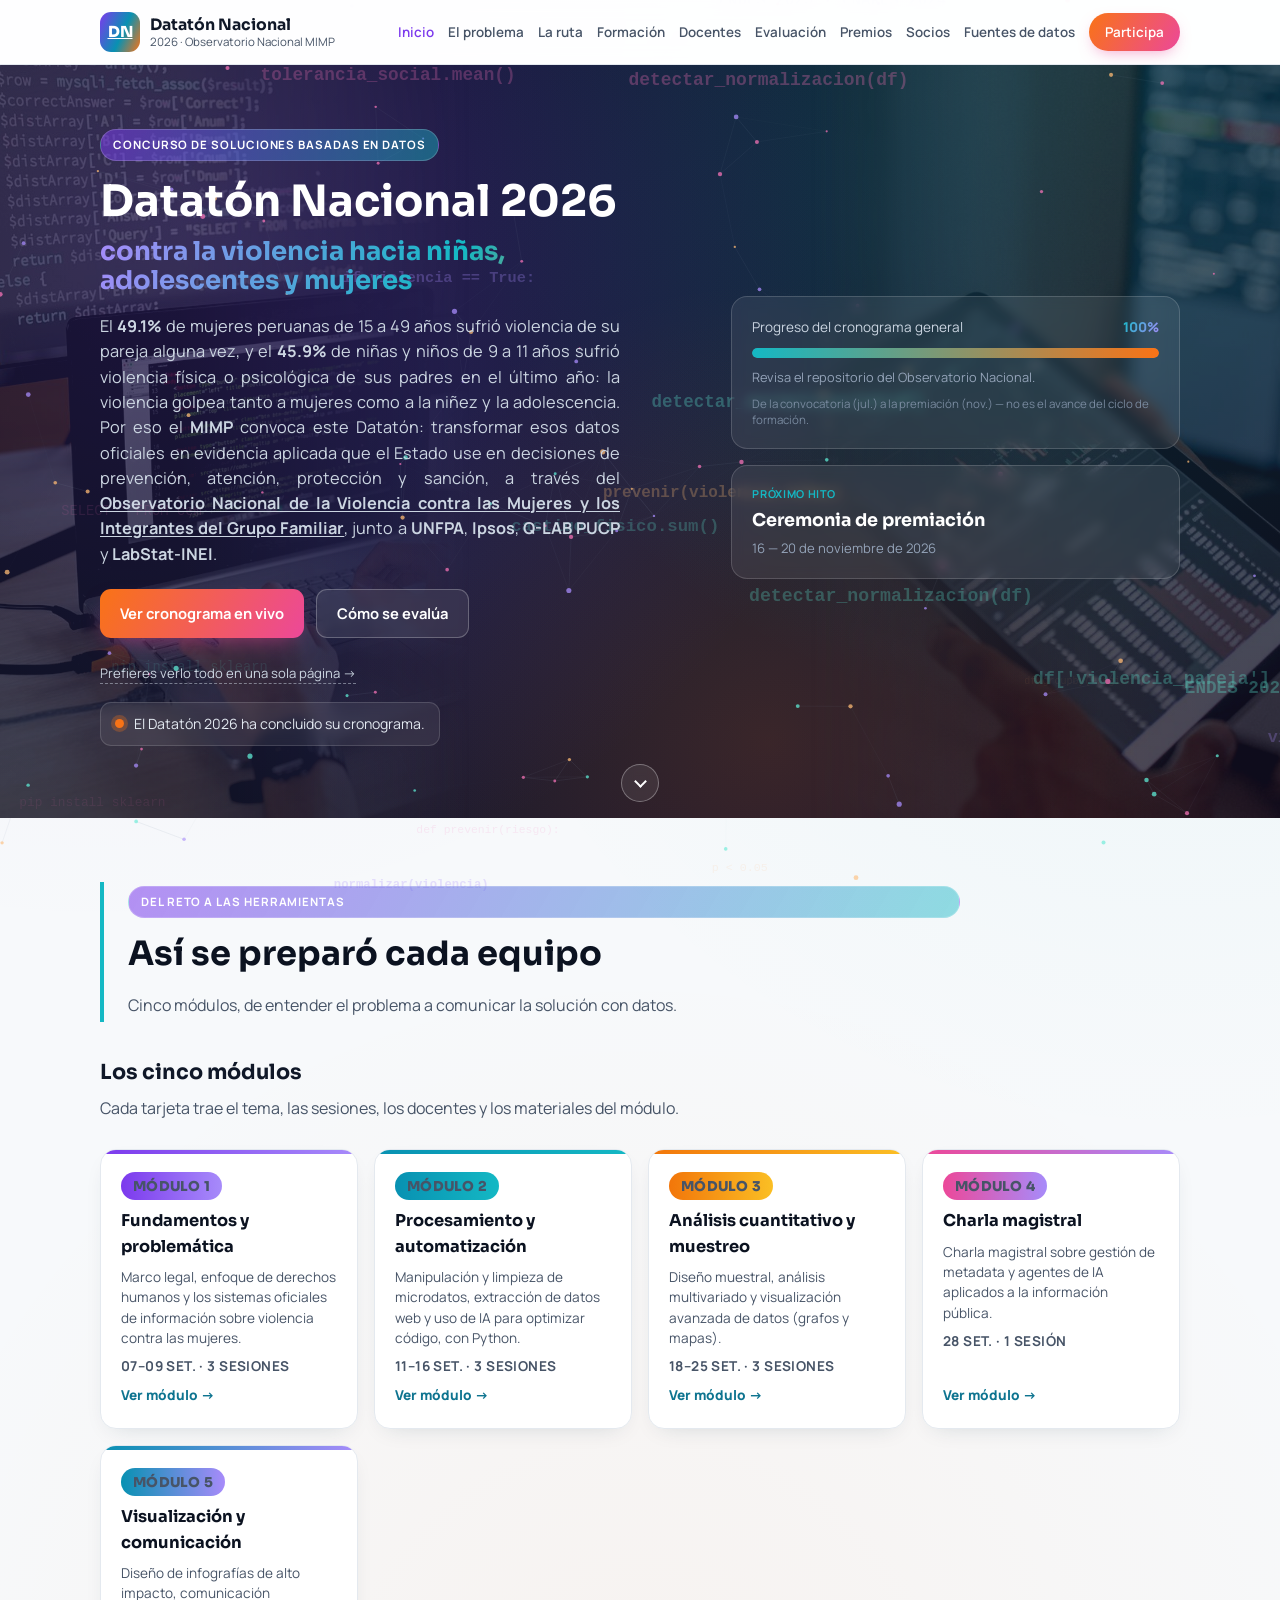
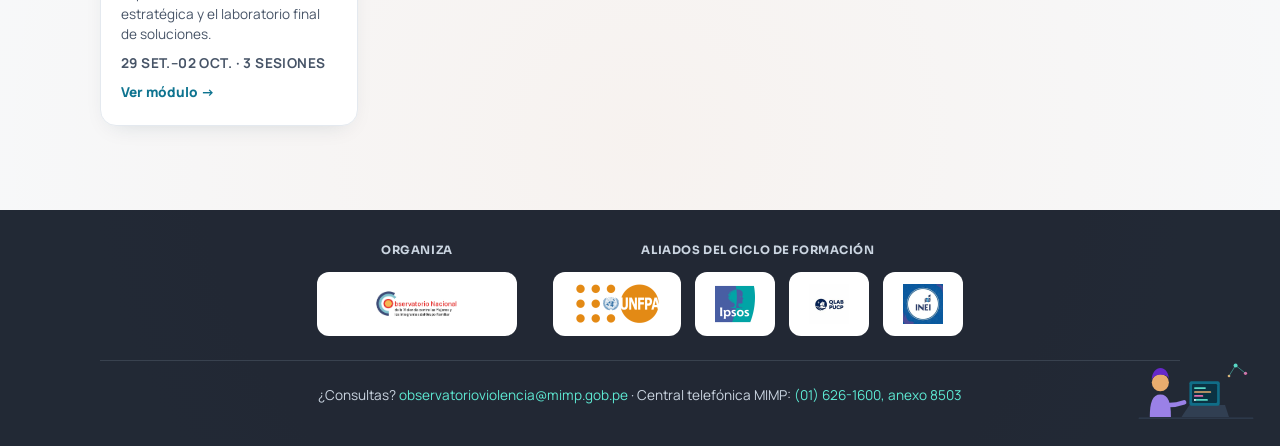
==== commit b5e20970: "Update index.html" ====
--- a/index.html
+++ b/index.html
@@ -180,6 +180,7 @@
 
     <div class="footer-contact">
       <span>¿Consultas? <a href="mailto:observatorioviolencia@mimp.gob.pe">observatorioviolencia@mimp.gob.pe</a> · Central telefónica MIMP: <a href="tel:+51016261600">(01) 626-1600, anexo 8503</a></span>
+      <span class="footer-visits" id="footerVisits" aria-live="polite"></span>
     </div>
   </div>
 </footer>
--- a/styles.css
+++ b/styles.css
@@ -735,9 +735,10 @@
 }
 .footer-logo-chip:hover, .footer-logo-chip:focus-visible{transform:translateY(-2px); box-shadow:0 8px 18px -8px rgba(0,0,0,.45)}
 .footer-logo-chip img{height:100%; width:auto; max-width:160px; object-fit:contain; display:block}
-.footer-contact{margin-bottom:4px; font-size:.85rem; color:#cbd5e1; text-align:center}
+.footer-contact{margin-bottom:4px; font-size:.85rem; color:#cbd5e1; text-align:center; display:flex; flex-direction:column; align-items:center; gap:4px}
 .footer-contact a{color:#5eead4; text-decoration:none}
 .footer-contact a:hover{text-decoration:underline}
+.footer-visits{font-size:.75rem; color:#94a3b8}
 @media (max-width:640px){
   .footer-partners{gap:24px}
   .footer-logo-chip{height:48px; padding:8px 14px}
